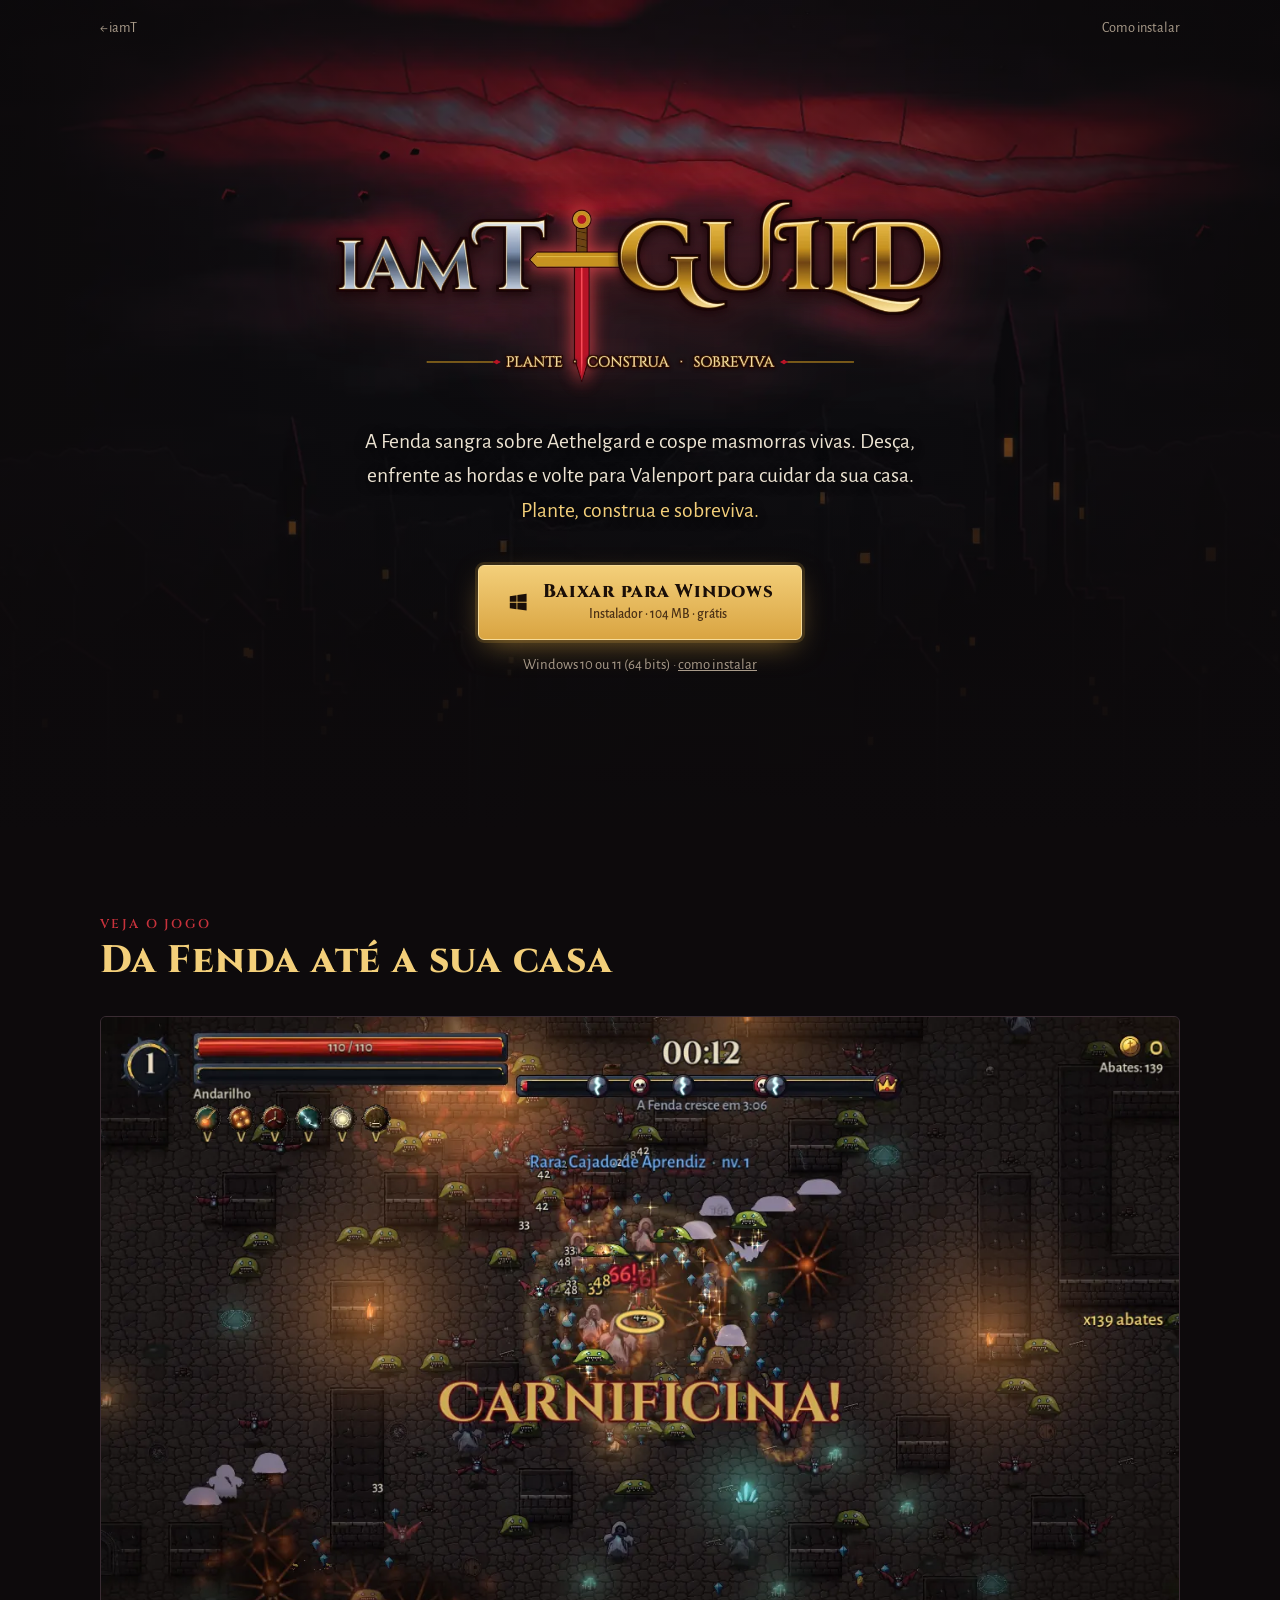
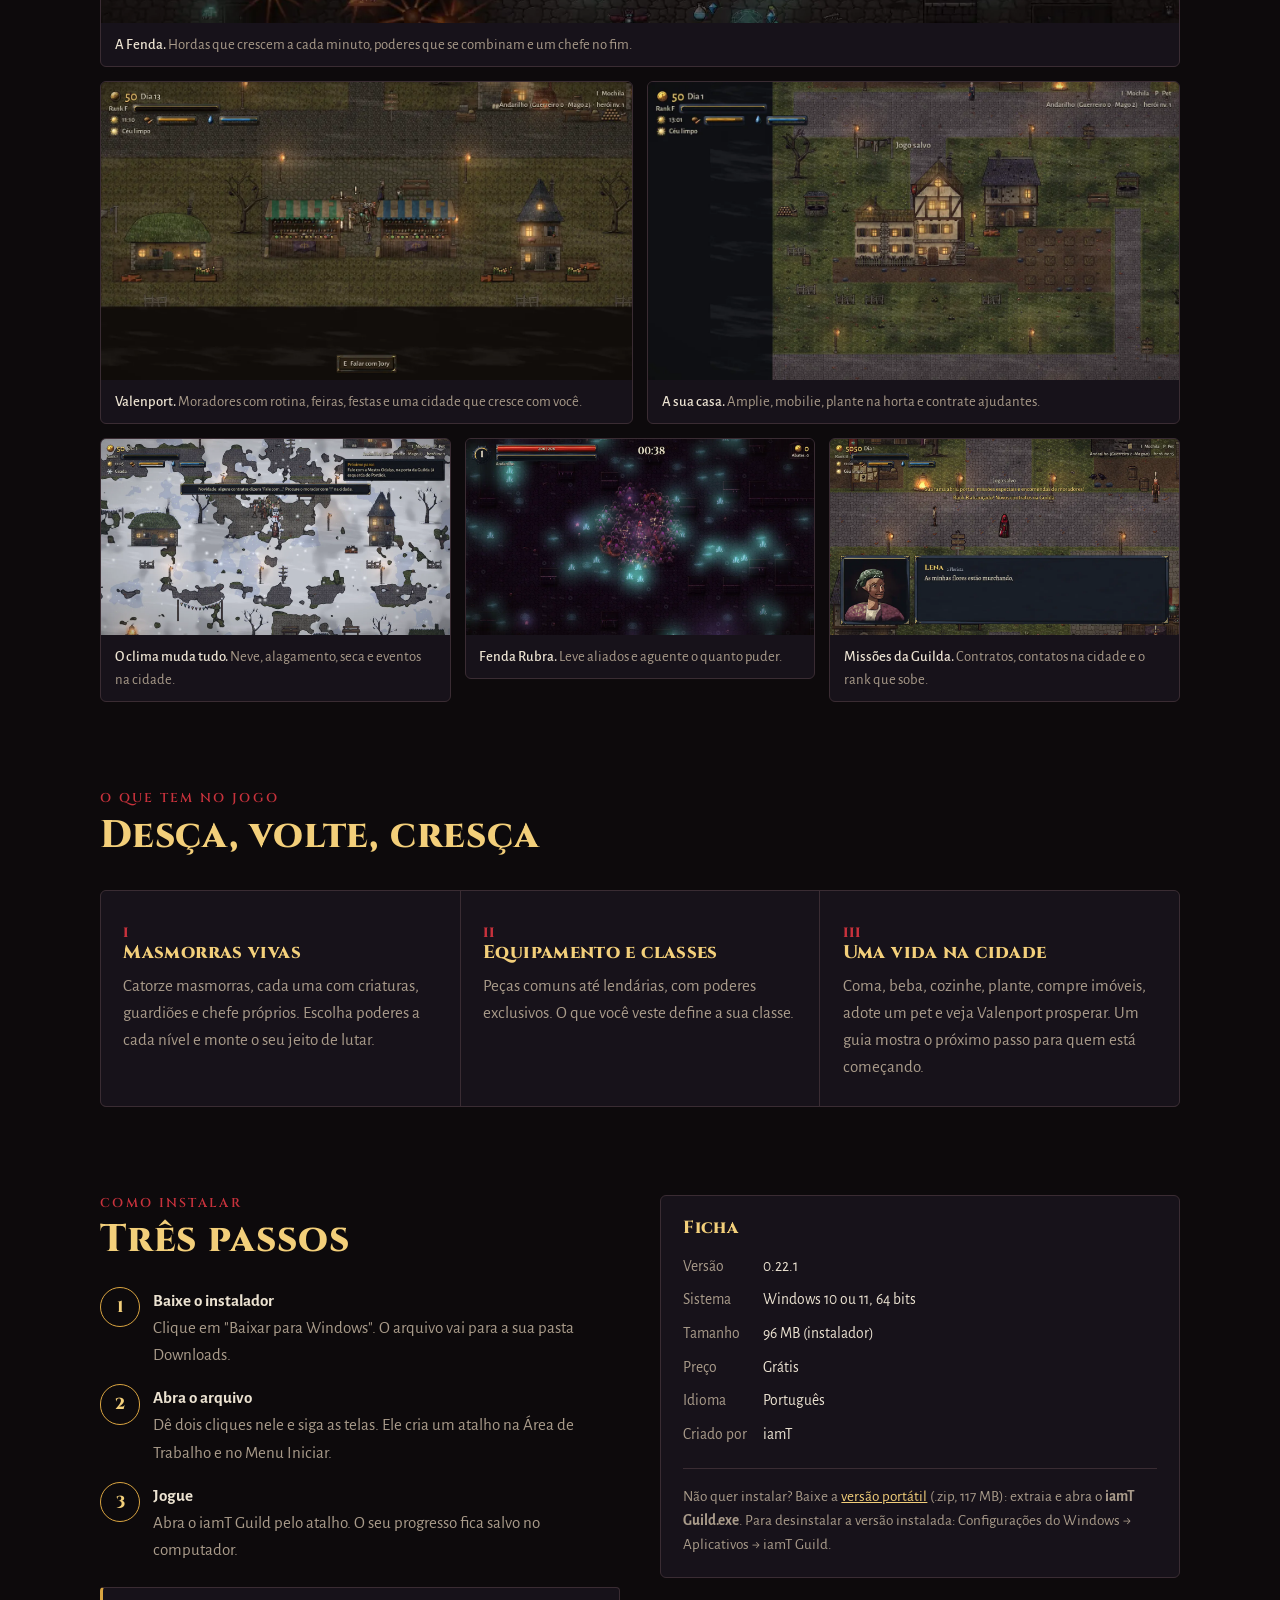
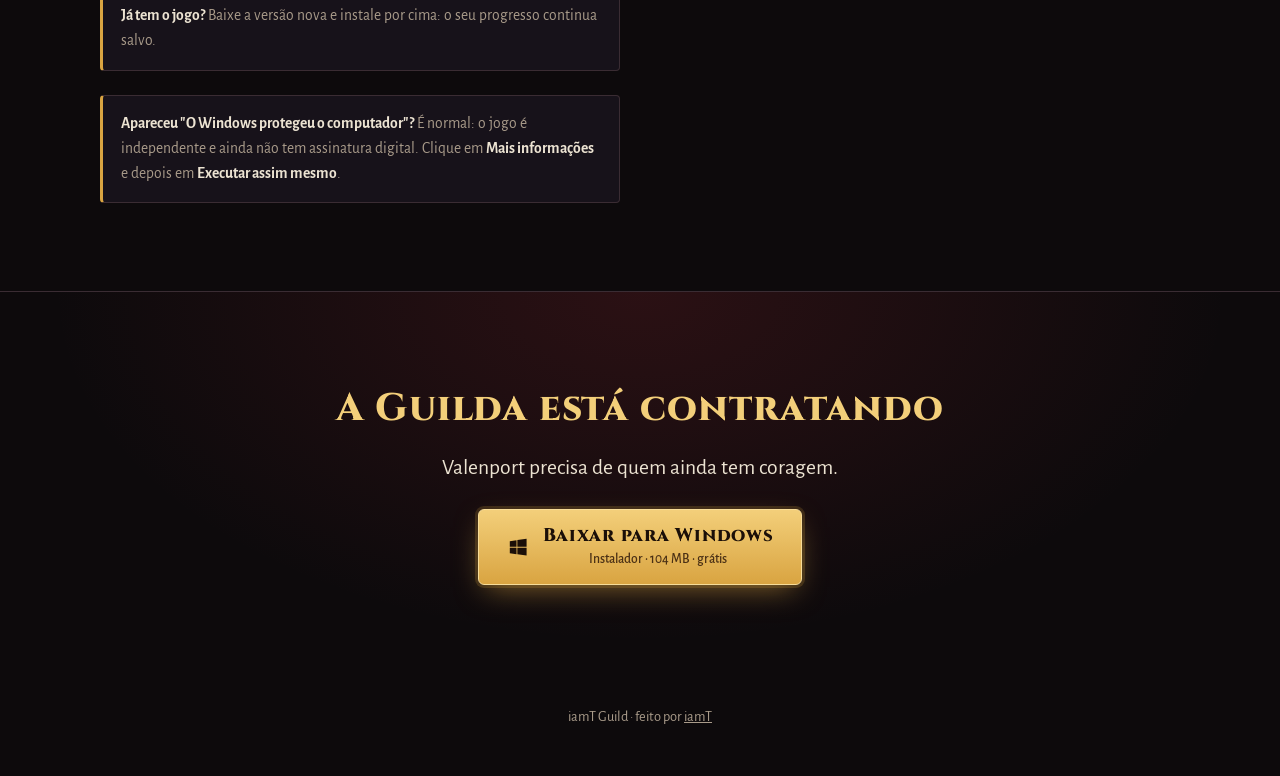
==== iamtguild/index.html @ 0bd0215a "iamT Guild 0.22.1 no site e wiki Co-Authored-By: Claude Opus 5.5 <noreply@anthropic.com> Claude-Sess" ====
<!doctype html>
<html lang="pt-BR">
<head>
<meta charset="utf-8">
<meta name="viewport" content="width=device-width,initial-scale=1,viewport-fit=cover">
<title>iamT Guild · Baixar o jogo</title>
<meta name="description" content="iamT Guild: desça na Fenda, enfrente hordas de criaturas e volte para cuidar da sua casa em Valenport. Baixe grátis para Windows.">
<meta property="og:title" content="iamT Guild — baixe grátis para Windows">
<meta property="og:description" content="Desça na Fenda, enfrente hordas e volte para cuidar da sua casa em Valenport. Plante, construa e sobreviva.">
<meta property="og:image" content="https://www.iamt.com.br/iamtguild/img/compartilhar.jpg">
<meta property="og:type" content="website">
<meta name="twitter:card" content="summary_large_image">
<link rel="icon" href="img/icone.png" type="image/png">
<link rel="apple-touch-icon" href="img/icone.png">
<link rel="preconnect" href="https://fonts.googleapis.com">
<link rel="preconnect" href="https://fonts.gstatic.com" crossorigin>
<link rel="stylesheet" href="https://fonts.googleapis.com/css2?family=Cinzel:wght@600;800&family=Alegreya+Sans:ital,wght@0,400;0,500;0,700;1,400&display=swap">
<style>
/* Página de download do iamT Guild — escura como o jogo: pedra, ouro velho e o vermelho da Fenda. */
:root {
  --noite: #0d0a0c;
  --pedra: #17121a;
  --pedra-2: #211a24;
  --linha: #3a2c33;
  --texto: #ece3d2;
  --apagado: #a99b8a;
  --ouro: #d9a441;
  --ouro-claro: #f3cf7a;
  --fenda: #c8323c;
  --fenda-escura: #7a1520;
  --titulo: "Cinzel", Georgia, serif;
  --corpo: "Alegreya Sans", "Segoe UI", system-ui, sans-serif;
  color-scheme: dark;
}
* { box-sizing: border-box }
html { scroll-behavior: smooth }
body { margin: 0; background: var(--noite); color: var(--texto); font: 400 1.0625rem/1.6 var(--corpo); -webkit-font-smoothing: antialiased }
img { max-width: 100%; display: block }
a { color: var(--ouro-claro) }
:focus-visible { outline: 2px solid var(--ouro-claro); outline-offset: 3px }
h1, h2, h3 { font-family: var(--titulo); font-weight: 800; line-height: 1.15; margin: 0; letter-spacing: .02em }
p { margin: 0 }
.faixa { max-width: 70rem; margin-inline: auto; padding-inline: 20px }

/* Topo */
.topo { position: absolute; inset: 0 0 auto; z-index: 2 }
.topo .faixa { display: flex; justify-content: space-between; align-items: center; padding-block: 1rem; font-size: .9rem }
.topo a { color: var(--apagado); text-decoration: none }
.topo a:hover { color: var(--texto) }

/* Abertura */
.abertura { position: relative; min-height: min(92vh, 52rem); display: grid; place-items: center; text-align: center; overflow: hidden; isolation: isolate; padding: 6rem 0 4rem }
.abertura::before { content: ""; position: absolute; inset: 0; z-index: -2; background: url("img/fundo.webp") center / cover no-repeat; filter: saturate(1.1) }
.abertura::after { content: ""; position: absolute; inset: 0; z-index: -1; background: radial-gradient(ellipse at 50% 40%, rgba(13,10,12,.25), rgba(13,10,12,.85) 70%), linear-gradient(to bottom, transparent 60%, var(--noite)) }
.logo { width: min(40rem, 88vw); height: auto; margin-inline: auto; filter: drop-shadow(0 6px 30px rgba(200,50,60,.35)) }
.chamada { margin-top: 1.25rem; font-size: clamp(1.1rem, 2.4vw, 1.35rem); color: var(--texto); max-width: 36rem; margin-inline: auto; text-shadow: 0 2px 12px #000 }
.chamada em { color: var(--ouro-claro); font-style: normal }
.baixar { margin-top: 2.25rem; display: grid; justify-items: center; gap: .8rem }
.botao { display: inline-flex; align-items: center; gap: .85rem; padding: 1rem 1.75rem; border-radius: 6px; text-decoration: none; font: 800 1.15rem/1.1 var(--titulo); letter-spacing: .04em; color: #1b0f08; background: linear-gradient(to bottom, var(--ouro-claro), var(--ouro)); border: 1px solid #f7dc98; box-shadow: 0 0 0 3px rgba(217,164,65,.18), 0 10px 30px -8px rgba(217,164,65,.6); transition: transform .15s, box-shadow .15s }
.botao:hover { transform: translateY(-2px); box-shadow: 0 0 0 4px rgba(217,164,65,.3), 0 14px 36px -8px rgba(217,164,65,.75) }
.botao svg { width: 1.4rem; height: 1.4rem; flex: none }
.botao small { display: block; font: 500 .85rem var(--corpo); letter-spacing: 0; margin-top: .25rem; color: #4a3015 }
.detalhes { font-size: .92rem; color: var(--apagado) }
.detalhes a { color: var(--apagado) }

/* Seções */
section { padding-block: clamp(3rem, 8vw, 5.5rem) }
.rotulo { font: 600 .8rem var(--titulo); letter-spacing: .18em; text-transform: uppercase; color: var(--fenda) }
.secao-titulo { font-size: clamp(1.7rem, 4vw, 2.4rem); margin-top: .4rem; color: var(--ouro-claro) }

/* Galeria */
.galeria { margin-top: 2rem; display: grid; gap: 14px; grid-template-columns: repeat(6, 1fr) }
.galeria figure { margin: 0; border: 1px solid var(--linha); border-radius: 6px; overflow: hidden; background: var(--pedra); grid-column: span 3 }
.galeria figure.grande { grid-column: span 6 }
.galeria figure.terco { grid-column: span 2 }
.galeria img { width: 100%; height: auto; aspect-ratio: 16 / 9; object-fit: cover }
.galeria { align-items: start }
.galeria figcaption { padding: .6rem .85rem; font-size: .92rem; color: var(--apagado) }
.galeria figcaption b { color: var(--texto); font-weight: 500 }

/* O que tem no jogo */
.pilares { margin-top: 2rem; display: grid; gap: 1px; background: var(--linha); border: 1px solid var(--linha); border-radius: 6px; overflow: hidden; grid-template-columns: repeat(3, 1fr) }
.pilar { background: var(--pedra); padding: 1.5rem 1.4rem 1.6rem }
.pilar h3 { font-size: 1.15rem; color: var(--ouro-claro) }
.pilar p { margin-top: .55rem; color: var(--apagado) }
.pilar .num { font: 800 .85rem var(--titulo); color: var(--fenda); letter-spacing: .1em }

/* Como instalar */
.instalar { display: grid; gap: 2.5rem; grid-template-columns: 1fr 1fr; align-items: start }
.passos { list-style: none; margin: 1.5rem 0 0; padding: 0; counter-reset: p; display: grid; gap: 1rem }
.passos li { counter-increment: p; display: grid; grid-template-columns: 2.4rem 1fr; gap: .9rem; align-items: start }
.passos li::before { content: counter(p); display: grid; place-items: center; width: 2.4rem; height: 2.4rem; border-radius: 50%; border: 1.5px solid var(--ouro); color: var(--ouro-claro); font: 800 1rem var(--titulo) }
.passos b { color: var(--texto) }
.passos p { color: var(--apagado) }
.aviso { margin-top: 1.5rem; border: 1px solid var(--linha); border-left: 3px solid var(--ouro); background: var(--pedra); padding: 1rem 1.15rem; border-radius: 4px; color: var(--apagado); font-size: .97rem }
.aviso b { color: var(--texto) }
.ficha { border: 1px solid var(--linha); border-radius: 6px; background: var(--pedra); padding: 1.4rem 1.4rem 1.2rem }
.ficha h3 { font-size: 1.1rem; color: var(--ouro-claro) }
.ficha dl { margin: 1rem 0 0; display: grid; grid-template-columns: auto 1fr; gap: .55rem 1rem; font-size: .97rem }
.ficha dt { color: var(--apagado) }
.ficha dd { margin: 0 }
.ficha .outra { margin-top: 1.25rem; padding-top: 1rem; border-top: 1px solid var(--linha); font-size: .95rem; color: var(--apagado) }

/* Final */
.final { text-align: center; border-top: 1px solid var(--linha); background: radial-gradient(ellipse at 50% 0%, rgba(200,50,60,.16), transparent 65%) }
.final .baixar { margin-top: 1.5rem }
footer { padding: 2rem 0 3rem; text-align: center; color: var(--apagado); font-size: .9rem }
footer a { color: var(--apagado) }

@media (max-width: 760px) {
  .galeria { grid-template-columns: 1fr }
  .galeria figure, .galeria figure.grande, .galeria figure.terco { grid-column: auto }
  .pilares { grid-template-columns: 1fr }
  .instalar { grid-template-columns: 1fr }
  .botao { padding: .9rem 1.25rem; font-size: 1.02rem }
}
@media (prefers-reduced-motion: reduce) { html { scroll-behavior: auto } .botao { transition: none } }
</style>
</head>
<body>

<header class="topo">
  <div class="faixa">
    <a href="/">← iamT</a>
    <a href="#instalar">Como instalar</a>
  </div>
</header>

<main>
  <div class="abertura">
    <div class="faixa">
      <h1><img class="logo" src="img/logo.webp" width="1100" height="380" alt="iamT Guild"></h1>
      <p class="chamada">A Fenda sangra sobre Aethelgard e cospe masmorras vivas. Desça, enfrente as hordas e volte para Valenport para cuidar da sua casa. <em>Plante, construa e sobreviva.</em></p>
      <div class="baixar">
        <a class="botao" data-baixar="instalador" href="#">
          <svg viewBox="0 0 24 24" fill="currentColor" aria-hidden="true"><path d="M3 5.5 10.2 4.5v7H3zm0 13 7.2 1v-6.9H3zm8.1 1.1L21 21v-8.4h-9.9zm0-15.2v7.1H21V3z"/></svg>
          <span>Baixar para Windows<small data-info="instalador">Instalador · grátis</small></span>
        </a>
        <p class="detalhes">Windows 10 ou 11 (64 bits) · <a href="#instalar">como instalar</a></p>
      </div>
    </div>
  </div>

  <section>
    <div class="faixa">
      <p class="rotulo">Veja o jogo</p>
      <h2 class="secao-titulo">Da Fenda até a sua casa</h2>
      <div class="galeria">
        <figure class="grande"><img src="img/combate.webp" width="1280" height="720" alt="O herói no meio de uma horda de criaturas, com poderes explodindo em volta" loading="lazy"><figcaption><b>A Fenda.</b> Hordas que crescem a cada minuto, poderes que se combinam e um chefe no fim.</figcaption></figure>
        <figure><img src="img/feira.webp" width="1280" height="720" alt="Dia de feira na praça de Valenport, com barracas e moradores" loading="lazy"><figcaption><b>Valenport.</b> Moradores com rotina, feiras, festas e uma cidade que cresce com você.</figcaption></figure>
        <figure><img src="img/casa.webp" width="1280" height="720" alt="A casa do herói ampliada, com horta e quintal" loading="lazy"><figcaption><b>A sua casa.</b> Amplie, mobilie, plante na horta e contrate ajudantes.</figcaption></figure>
        <figure class="terco"><img src="img/neve.webp" width="1280" height="720" alt="A rua coberta de neve com um boneco de neve na praça" loading="lazy"><figcaption><b>O clima muda tudo.</b> Neve, alagamento, seca e eventos na cidade.</figcaption></figure>
        <figure class="terco"><img src="img/fenda_rubra.webp" width="1280" height="720" alt="O herói e dois aliados cercados na Fenda Rubra" loading="lazy"><figcaption><b>Fenda Rubra.</b> Leve aliados e aguente o quanto puder.</figcaption></figure>
        <figure class="terco"><img src="img/missoes.webp" width="1280" height="720" alt="O Quadro de missões da Guilda com uma missão de contato" loading="lazy"><figcaption><b>Missões da Guilda.</b> Contratos, contatos na cidade e o rank que sobe.</figcaption></figure>
      </div>
    </div>
  </section>

  <section style="padding-top:0">
    <div class="faixa">
      <p class="rotulo">O que tem no jogo</p>
      <h2 class="secao-titulo">Desça, volte, cresça</h2>
      <div class="pilares">
        <div class="pilar"><p class="num">I</p><h3>Masmorras vivas</h3><p>Catorze masmorras, cada uma com criaturas, guardiões e chefe próprios. Escolha poderes a cada nível e monte o seu jeito de lutar.</p></div>
        <div class="pilar"><p class="num">II</p><h3>Equipamento e classes</h3><p>Peças comuns até lendárias, com poderes exclusivos. O que você veste define a sua classe.</p></div>
        <div class="pilar"><p class="num">III</p><h3>Uma vida na cidade</h3><p>Coma, beba, cozinhe, plante, compre imóveis, adote um pet e veja Valenport prosperar. Um guia mostra o próximo passo para quem está começando.</p></div>
      </div>
    </div>
  </section>

  <section id="instalar" style="padding-top:0">
    <div class="faixa instalar">
      <div>
        <p class="rotulo">Como instalar</p>
        <h2 class="secao-titulo">Três passos</h2>
        <ol class="passos">
          <li><div><b>Baixe o instalador</b><p>Clique em "Baixar para Windows". O arquivo vai para a sua pasta Downloads.</p></div></li>
          <li><div><b>Abra o arquivo</b><p>Dê dois cliques nele e siga as telas. Ele cria um atalho na Área de Trabalho e no Menu Iniciar.</p></div></li>
          <li><div><b>Jogue</b><p>Abra o iamT Guild pelo atalho. O seu progresso fica salvo no computador.</p></div></li>
        </ol>
        <div class="aviso">
          <b>Já tem o jogo?</b> Baixe a versão nova e instale por cima: o seu progresso continua salvo.
        </div>
        <div class="aviso">
          <b>Apareceu "O Windows protegeu o computador"?</b> É normal: o jogo é independente e ainda não tem assinatura digital. Clique em <b>Mais informações</b> e depois em <b>Executar assim mesmo</b>.
        </div>
      </div>
      <aside class="ficha" aria-label="Ficha do jogo">
        <h3>Ficha</h3>
        <dl>
          <dt>Versão</dt><dd data-info="versao">0.12.2</dd>
          <dt>Sistema</dt><dd>Windows 10 ou 11, 64 bits</dd>
          <dt>Tamanho</dt><dd data-info="tamanho">96 MB (instalador)</dd>
          <dt>Preço</dt><dd>Grátis</dd>
          <dt>Idioma</dt><dd>Português</dd>
          <dt>Criado por</dt><dd>iamT</dd>
        </dl>
        <p class="outra">Não quer instalar? Baixe a <a data-baixar="portatil" href="#">versão portátil</a> (<span data-info="portatil">.zip, 117 MB</span>): extraia e abra o <b>iamT Guild.exe</b>. Para desinstalar a versão instalada: Configurações do Windows → Aplicativos → iamT Guild.</p>
      </aside>
    </div>
  </section>

  <section class="final">
    <div class="faixa">
      <h2 class="secao-titulo">A Guilda está contratando</h2>
      <p class="chamada" style="text-shadow:none">Valenport precisa de quem ainda tem coragem.</p>
      <div class="baixar">
        <a class="botao" data-baixar="instalador" href="#">
          <svg viewBox="0 0 24 24" fill="currentColor" aria-hidden="true"><path d="M3 5.5 10.2 4.5v7H3zm0 13 7.2 1v-6.9H3zm8.1 1.1L21 21v-8.4h-9.9zm0-15.2v7.1H21V3z"/></svg>
          <span>Baixar para Windows<small data-info="instalador">Instalador · grátis</small></span>
        </a>
      </div>
    </div>
  </section>
</main>

<footer>
  <div class="faixa">iamT Guild · feito por <a href="/">iamT</a></div>
</footer>

<script>
/* ===== ONDE TROCAR OS LINKS A CADA VERSÃO NOVA =====
   Os arquivos ficam nos "Releases" do GitHub (aceita arquivos grandes).
   Ao lançar uma versão nova: mude VERSAO e, se precisar, os tamanhos. */
var VERSAO = "0.22.1";
var BASE = "https://github.com/iamtgames/iamtgames.github.io/releases/download/iamtguild-" + VERSAO + "/";
var DOWNLOADS = {
  instalador: { arquivo: "iamT-Guild-Instalador-" + VERSAO + ".exe", texto: "Instalador · 104 MB · grátis" },
  portatil:   { arquivo: "iamT-Guild-Portatil-" + VERSAO + ".zip",   texto: ".zip, 117 MB" }
};
document.querySelectorAll("[data-baixar]").forEach(function (a) {
  var d = DOWNLOADS[a.getAttribute("data-baixar")];
  if (d) a.href = BASE + d.arquivo;
});
document.querySelectorAll("[data-info]").forEach(function (el) {
  var k = el.getAttribute("data-info");
  if (k === "versao") el.textContent = VERSAO;
  else if (DOWNLOADS[k]) el.textContent = DOWNLOADS[k].texto;
});
</script>
</body>
</html>
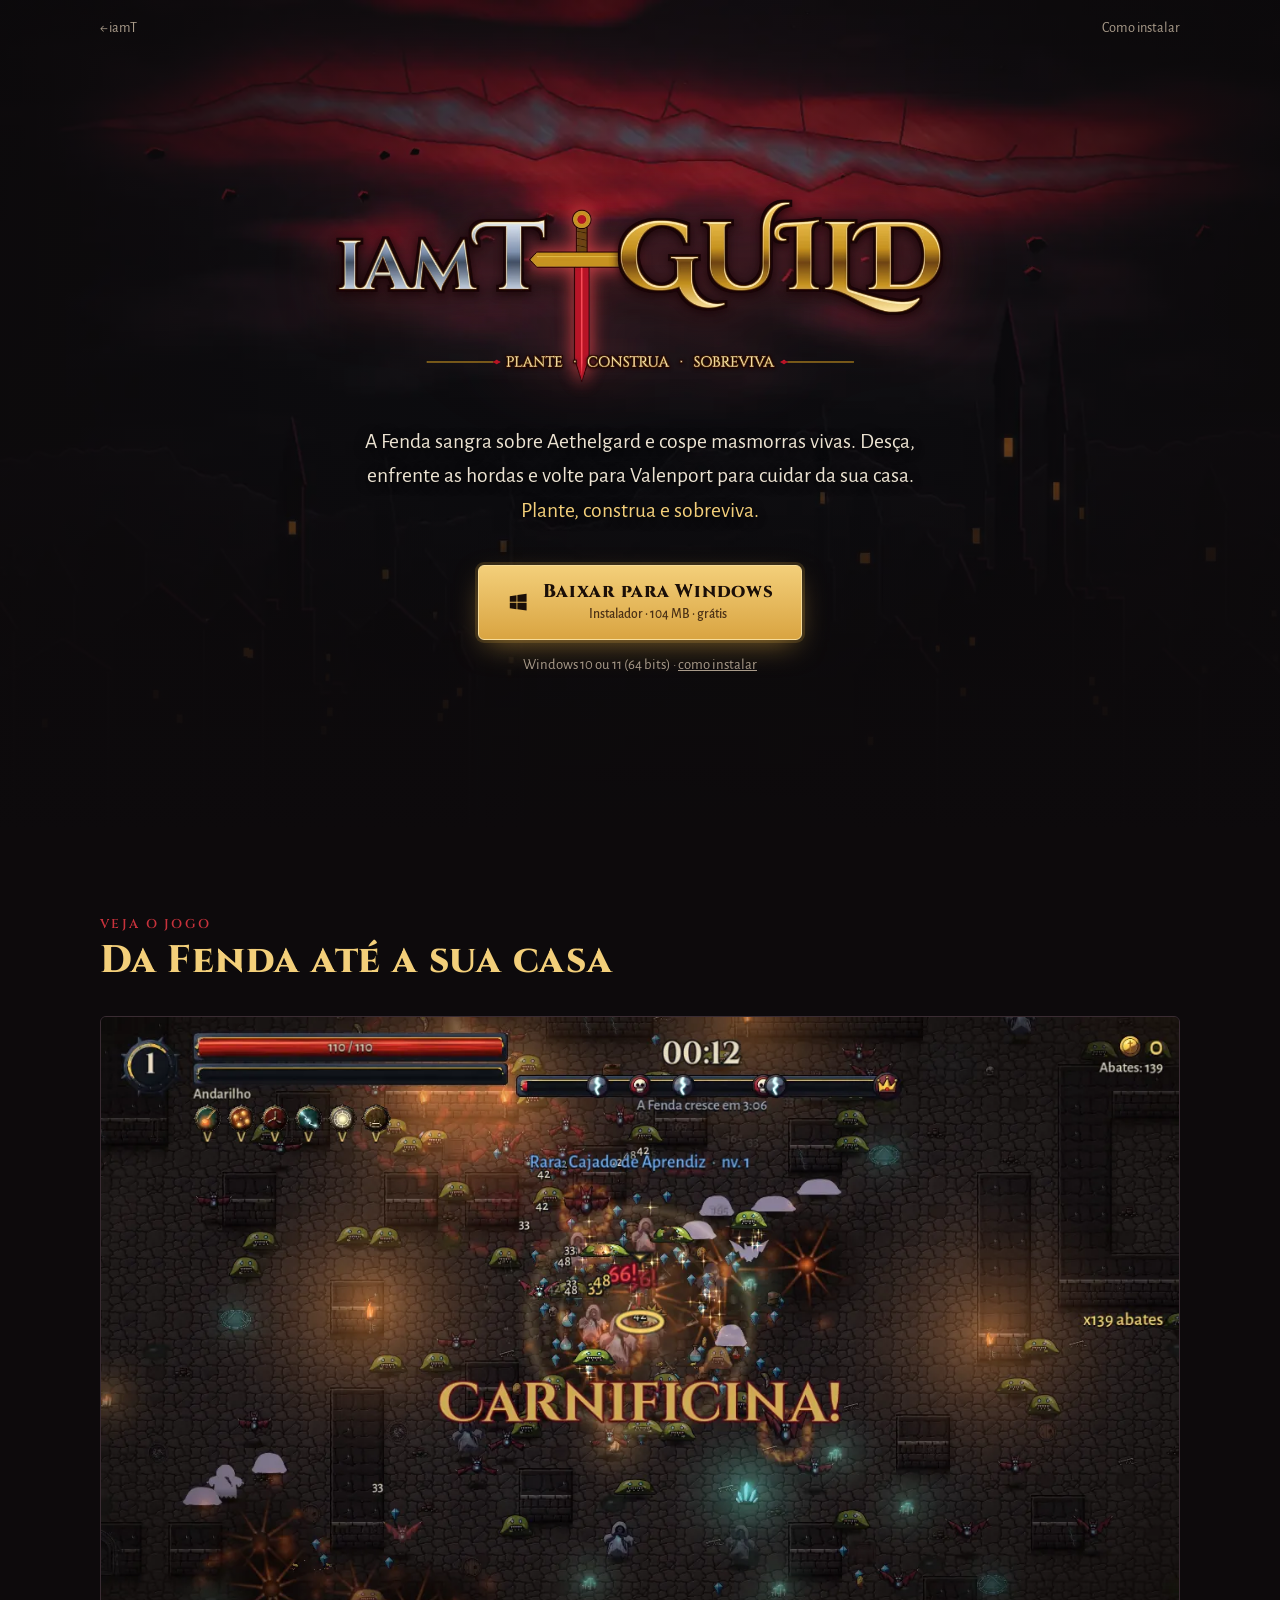
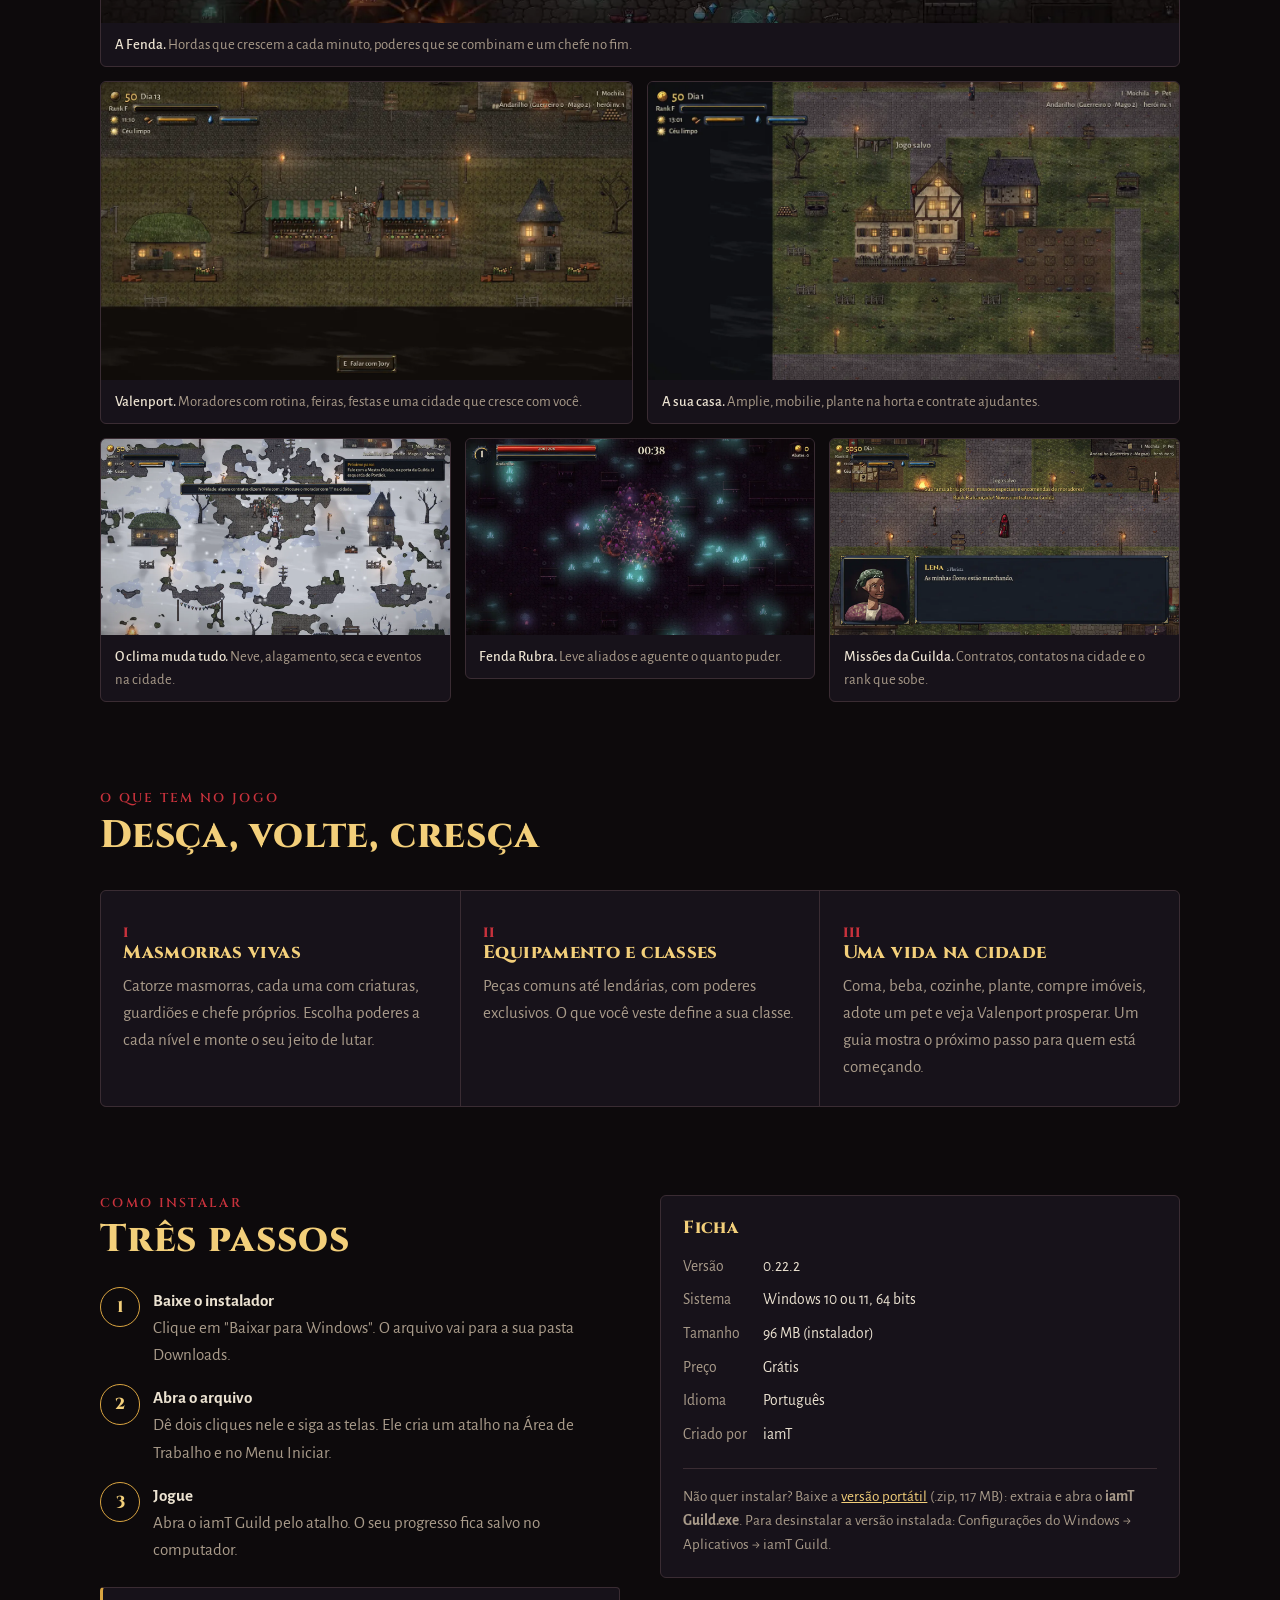
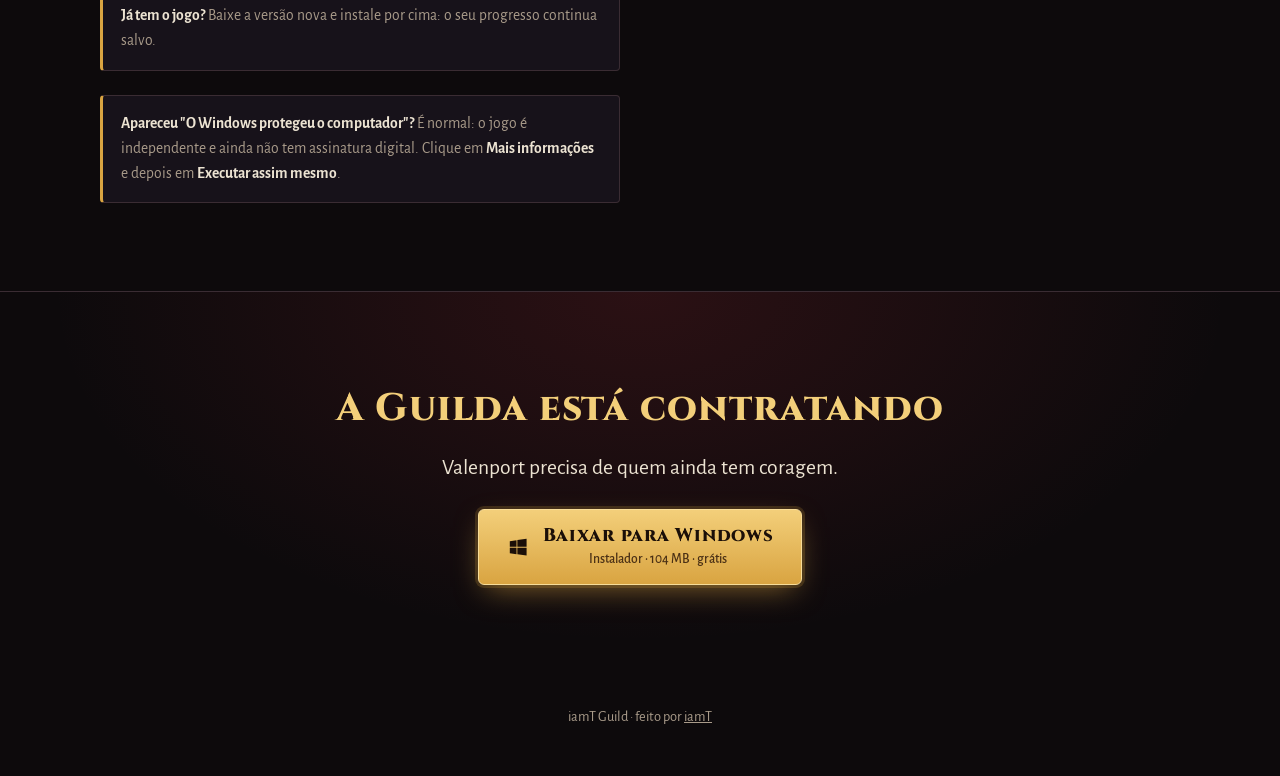
==== commit ae895b00: "iamT Guild 0.22.2 no site e wiki Co-Authored-By: Claude Opus 5.5 <noreply@anthropic.com> Claude-Sess" ====
--- a/iamtguild/index.html
+++ b/iamtguild/index.html
@@ -222,7 +222,7 @@
 /* ===== ONDE TROCAR OS LINKS A CADA VERSÃO NOVA =====
    Os arquivos ficam nos "Releases" do GitHub (aceita arquivos grandes).
    Ao lançar uma versão nova: mude VERSAO e, se precisar, os tamanhos. */
-var VERSAO = "0.22.1";
+var VERSAO = "0.22.2";
 var BASE = "https://github.com/iamtgames/iamtgames.github.io/releases/download/iamtguild-" + VERSAO + "/";
 var DOWNLOADS = {
   instalador: { arquivo: "iamT-Guild-Instalador-" + VERSAO + ".exe", texto: "Instalador · 104 MB · grátis" },
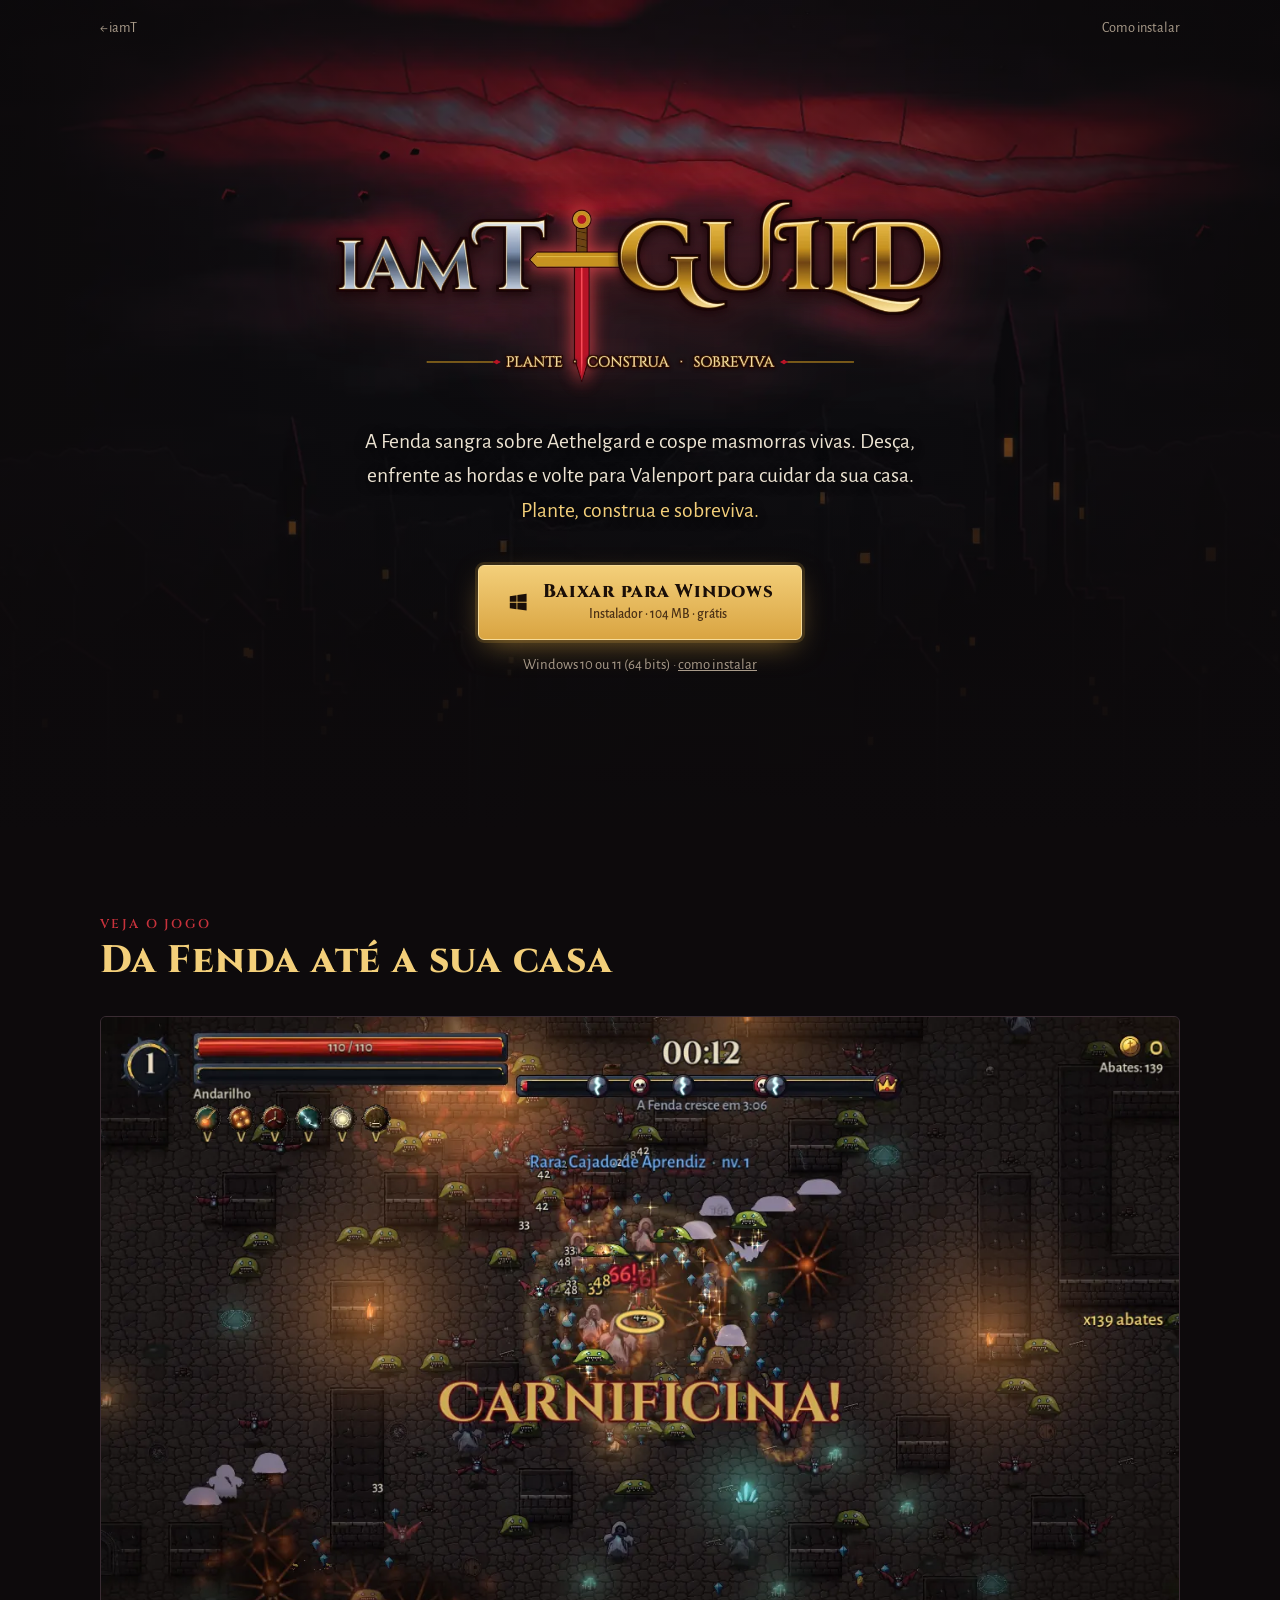
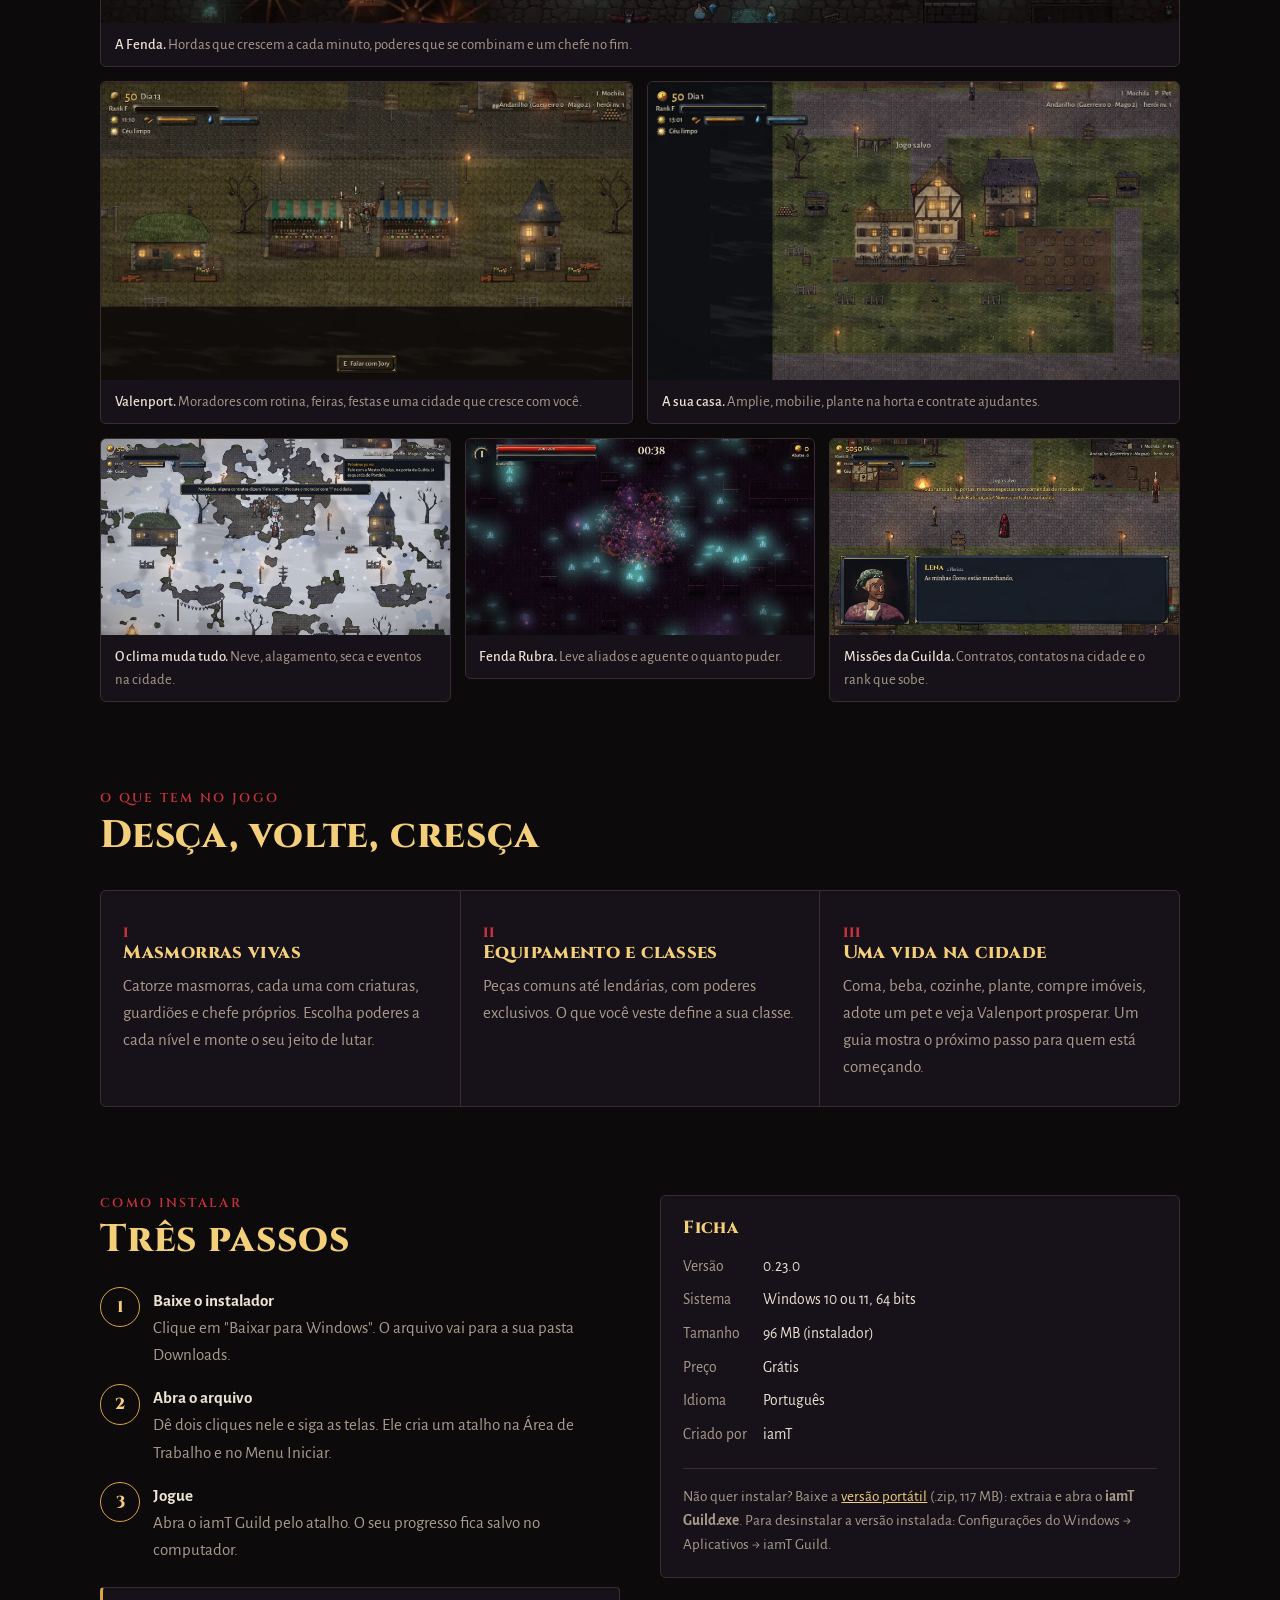
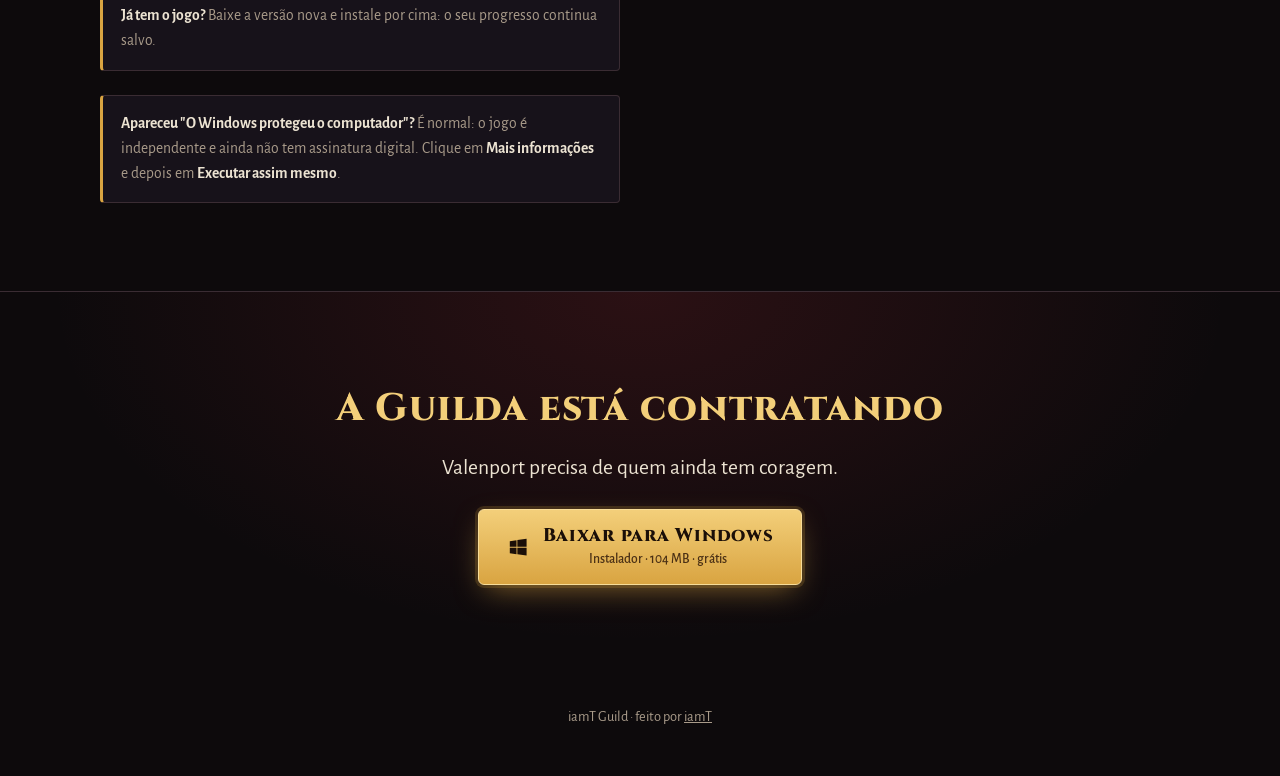
==== commit b7c1f68d: "iamT Guild 0.23.0: Monumento da Fenda (versão e wiki) Co-Authored-By: Claude Opus 5.5 <noreply@anthr" ====
--- a/iamtguild/index.html
+++ b/iamtguild/index.html
@@ -222,7 +222,7 @@
 /* ===== ONDE TROCAR OS LINKS A CADA VERSÃO NOVA =====
    Os arquivos ficam nos "Releases" do GitHub (aceita arquivos grandes).
    Ao lançar uma versão nova: mude VERSAO e, se precisar, os tamanhos. */
-var VERSAO = "0.22.2";
+var VERSAO = "0.23.0";
 var BASE = "https://github.com/iamtgames/iamtgames.github.io/releases/download/iamtguild-" + VERSAO + "/";
 var DOWNLOADS = {
   instalador: { arquivo: "iamT-Guild-Instalador-" + VERSAO + ".exe", texto: "Instalador · 104 MB · grátis" },
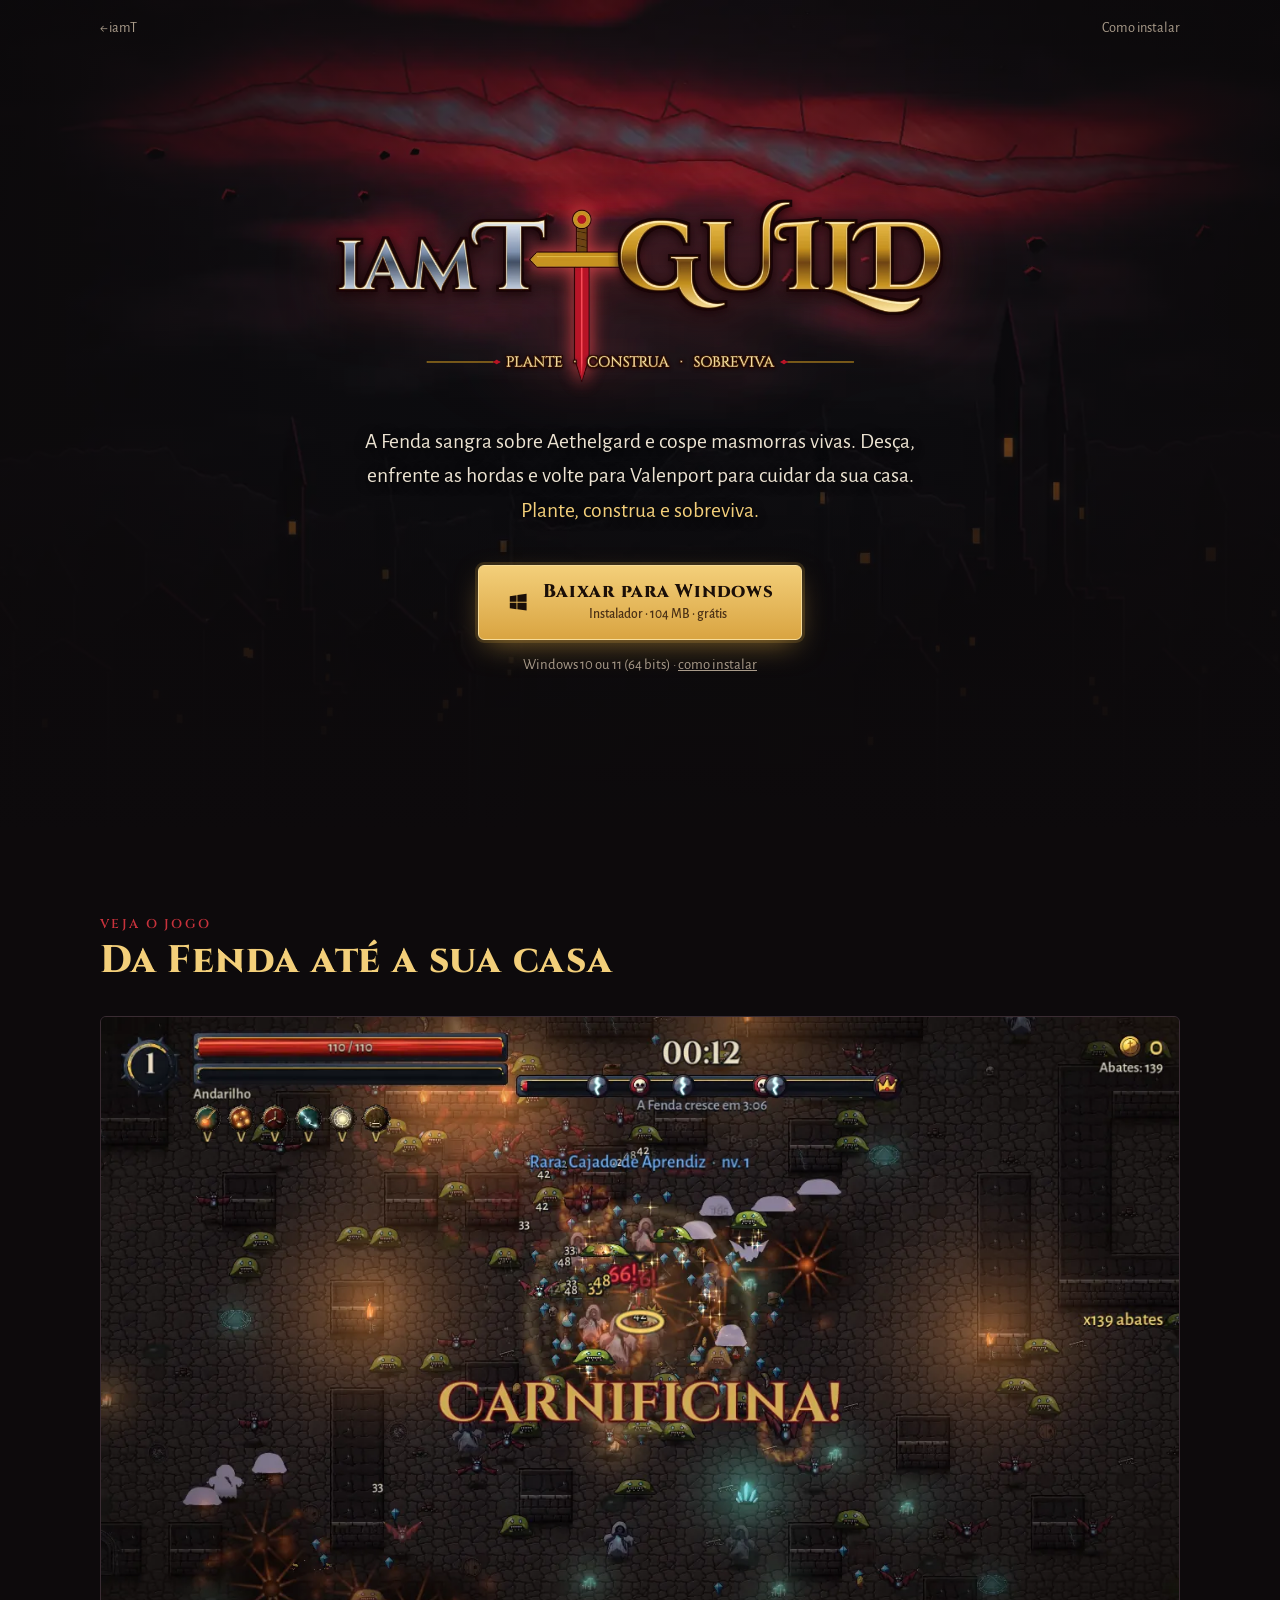
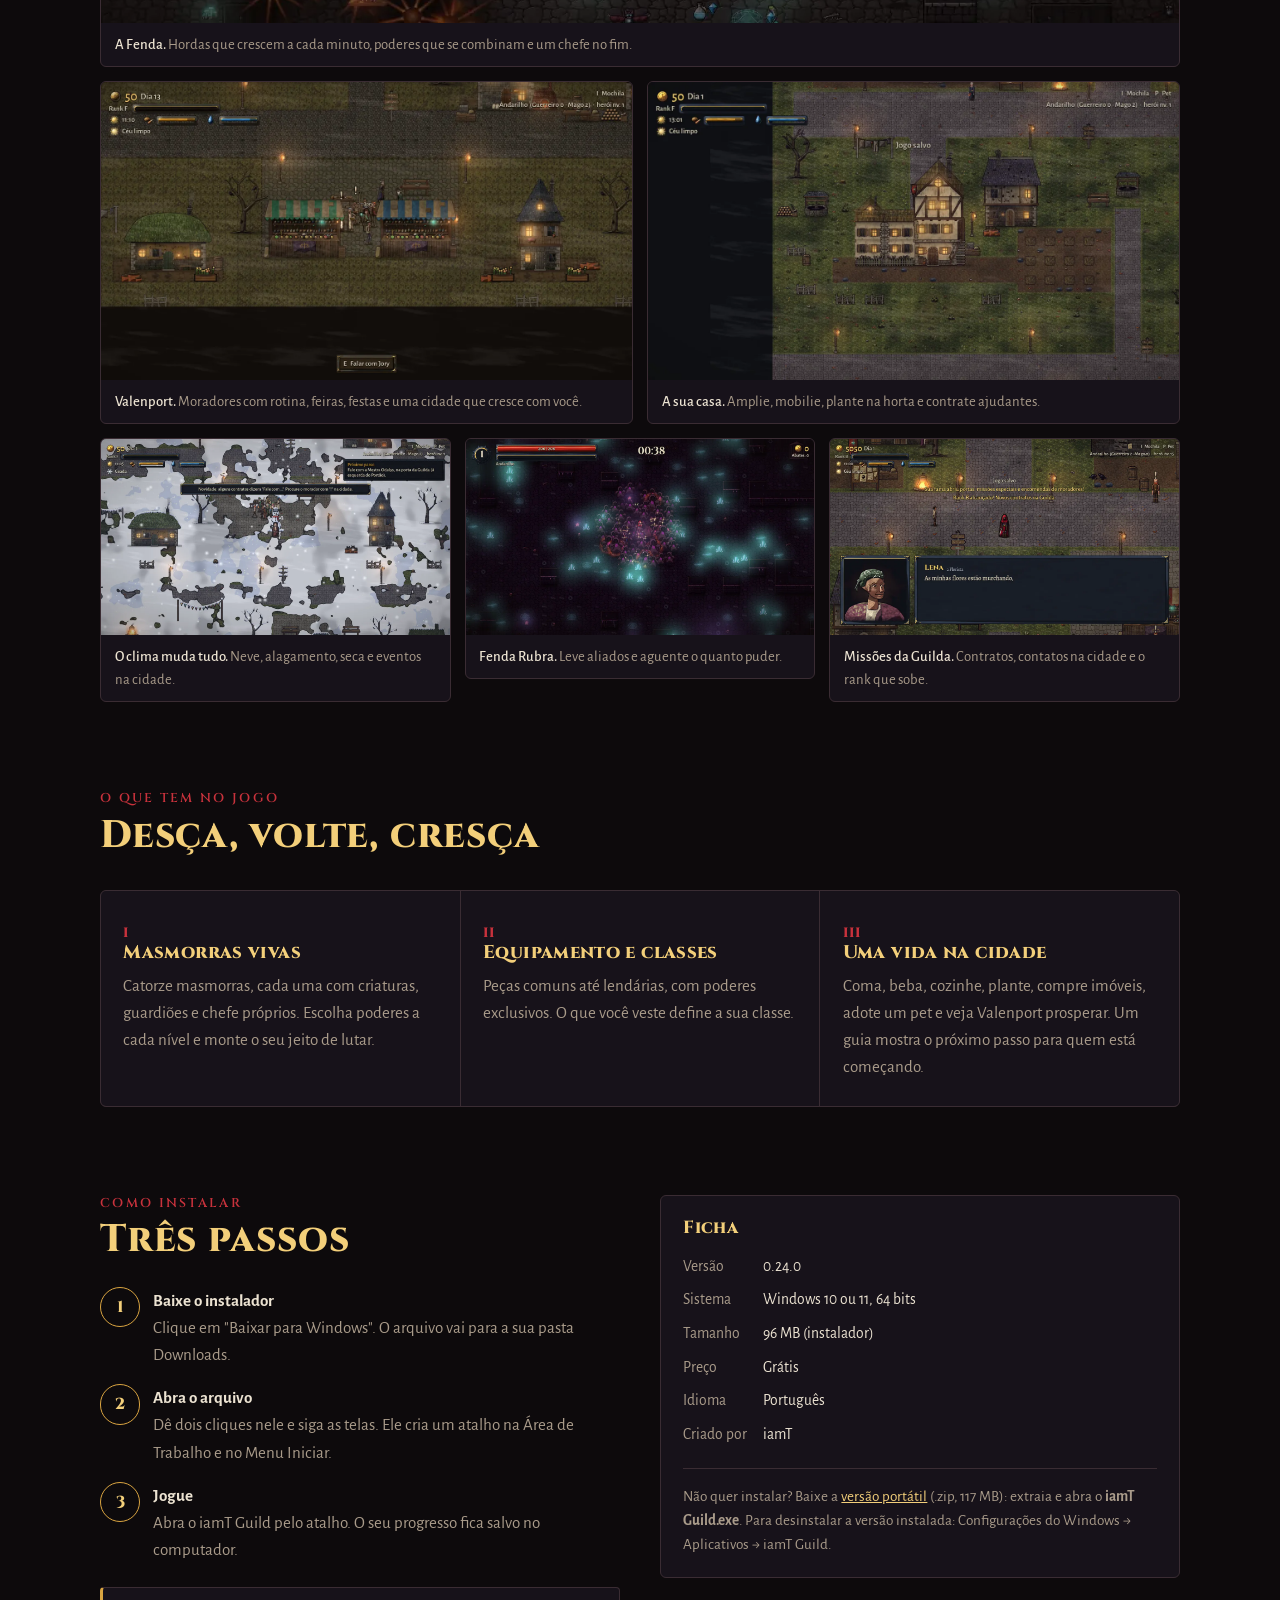
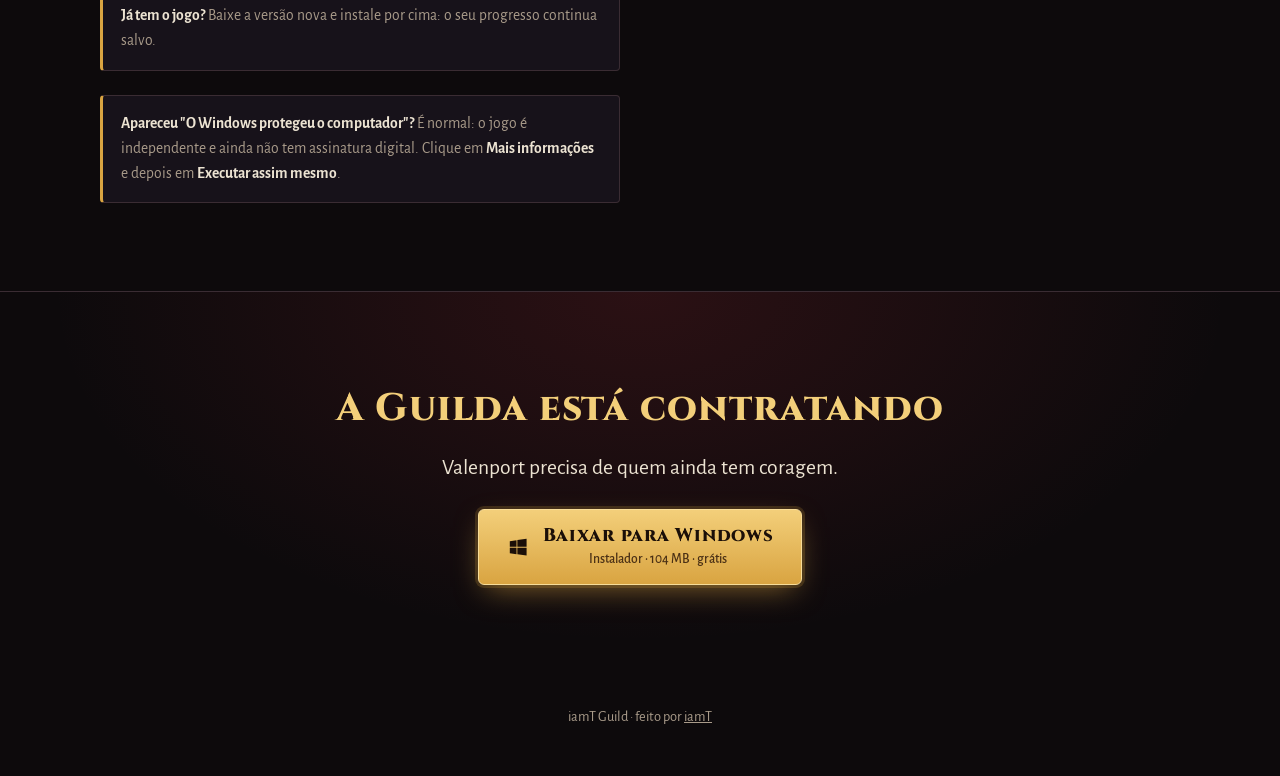
==== commit d9f908e4: "iamT Guild 0.24.0: chat e pet na caminha (versão e wiki) Co-Authored-By: Claude Opus 5.5 <noreply@an" ====
--- a/iamtguild/index.html
+++ b/iamtguild/index.html
@@ -222,7 +222,7 @@
 /* ===== ONDE TROCAR OS LINKS A CADA VERSÃO NOVA =====
    Os arquivos ficam nos "Releases" do GitHub (aceita arquivos grandes).
    Ao lançar uma versão nova: mude VERSAO e, se precisar, os tamanhos. */
-var VERSAO = "0.23.0";
+var VERSAO = "0.24.0";
 var BASE = "https://github.com/iamtgames/iamtgames.github.io/releases/download/iamtguild-" + VERSAO + "/";
 var DOWNLOADS = {
   instalador: { arquivo: "iamT-Guild-Instalador-" + VERSAO + ".exe", texto: "Instalador · 104 MB · grátis" },
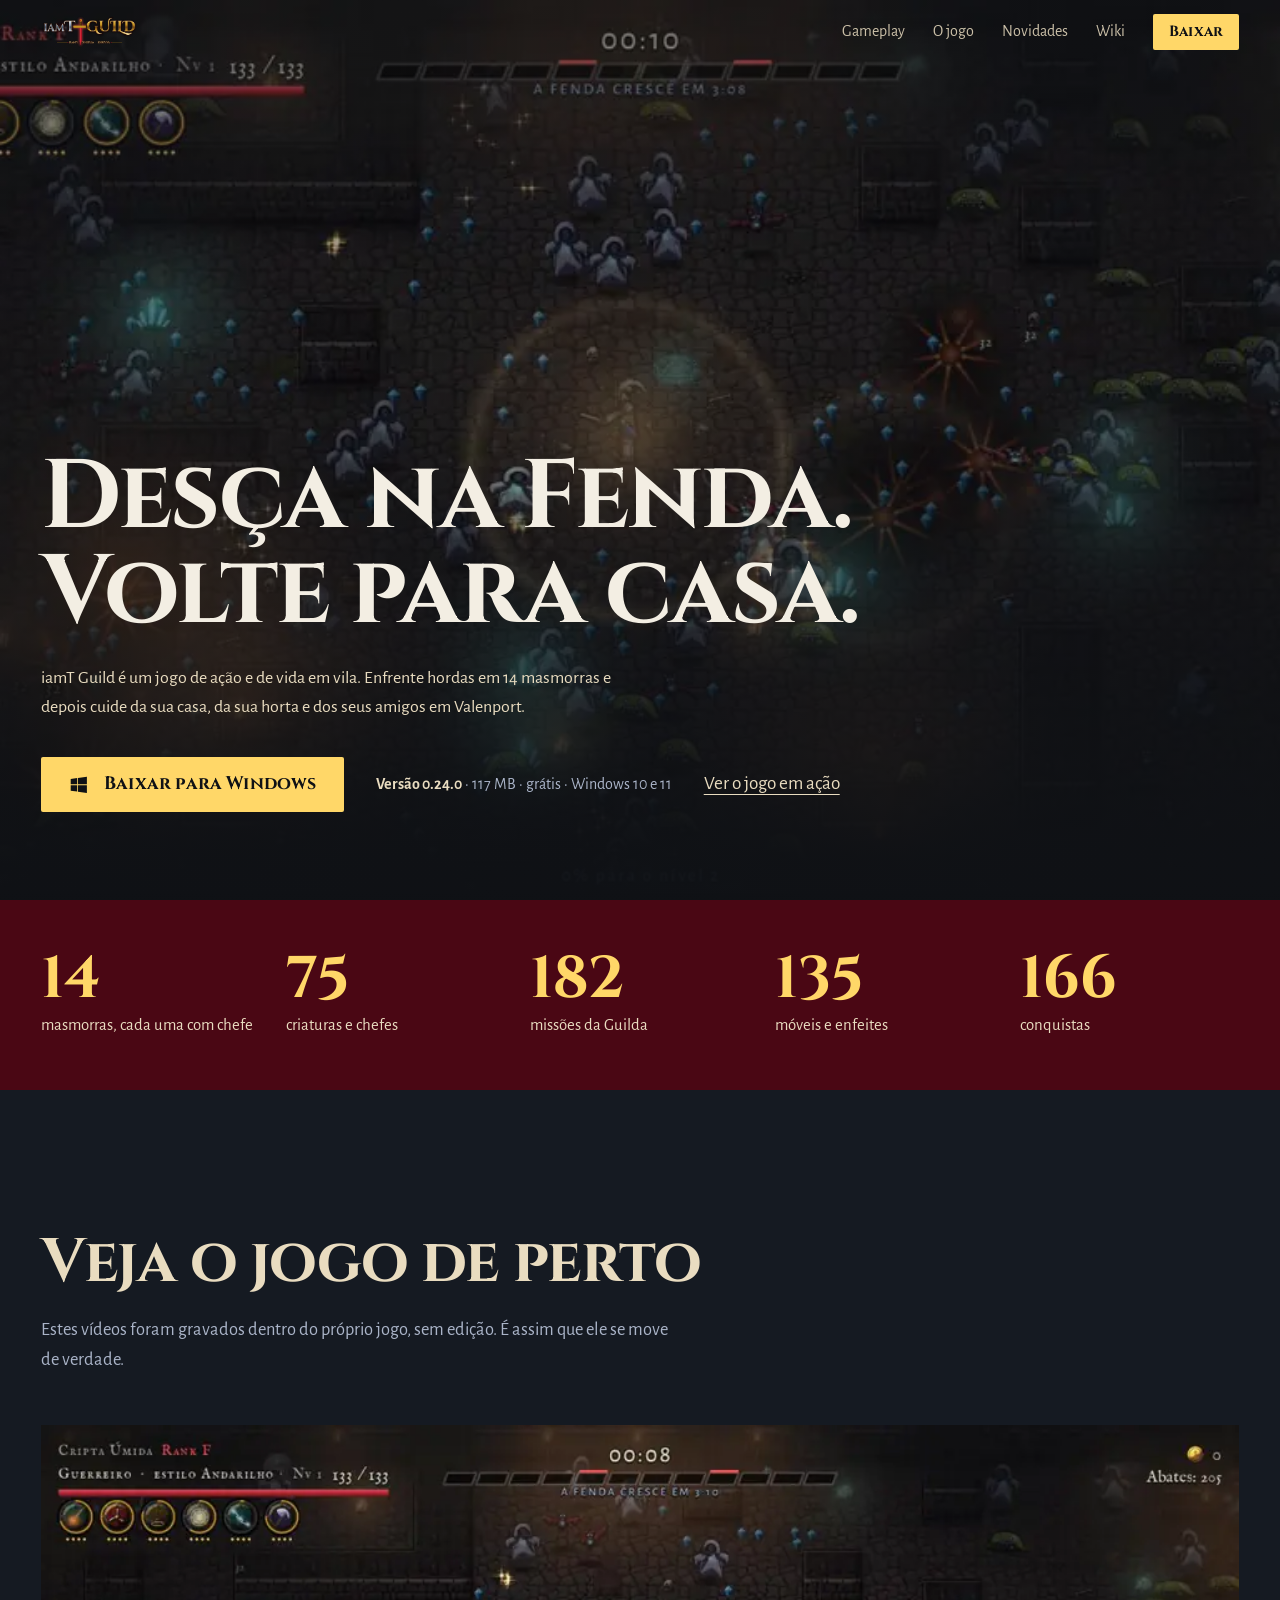
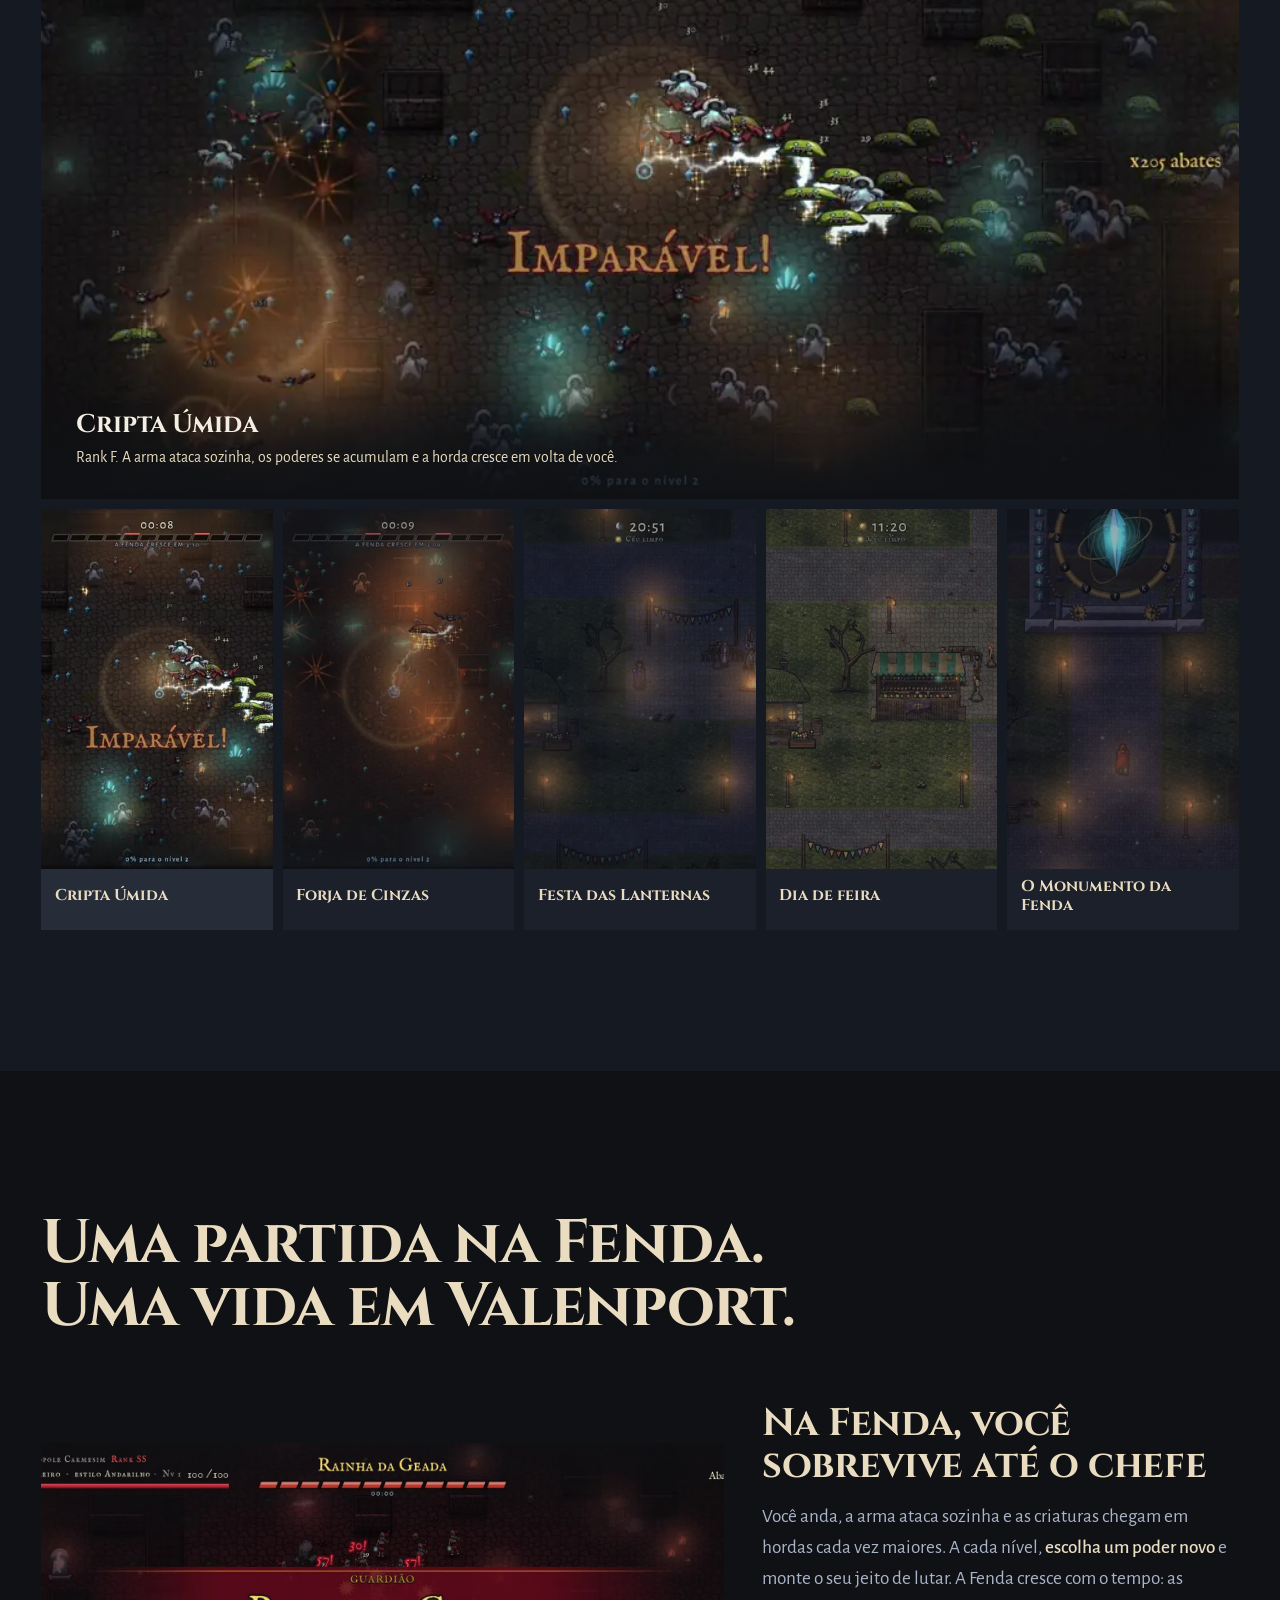
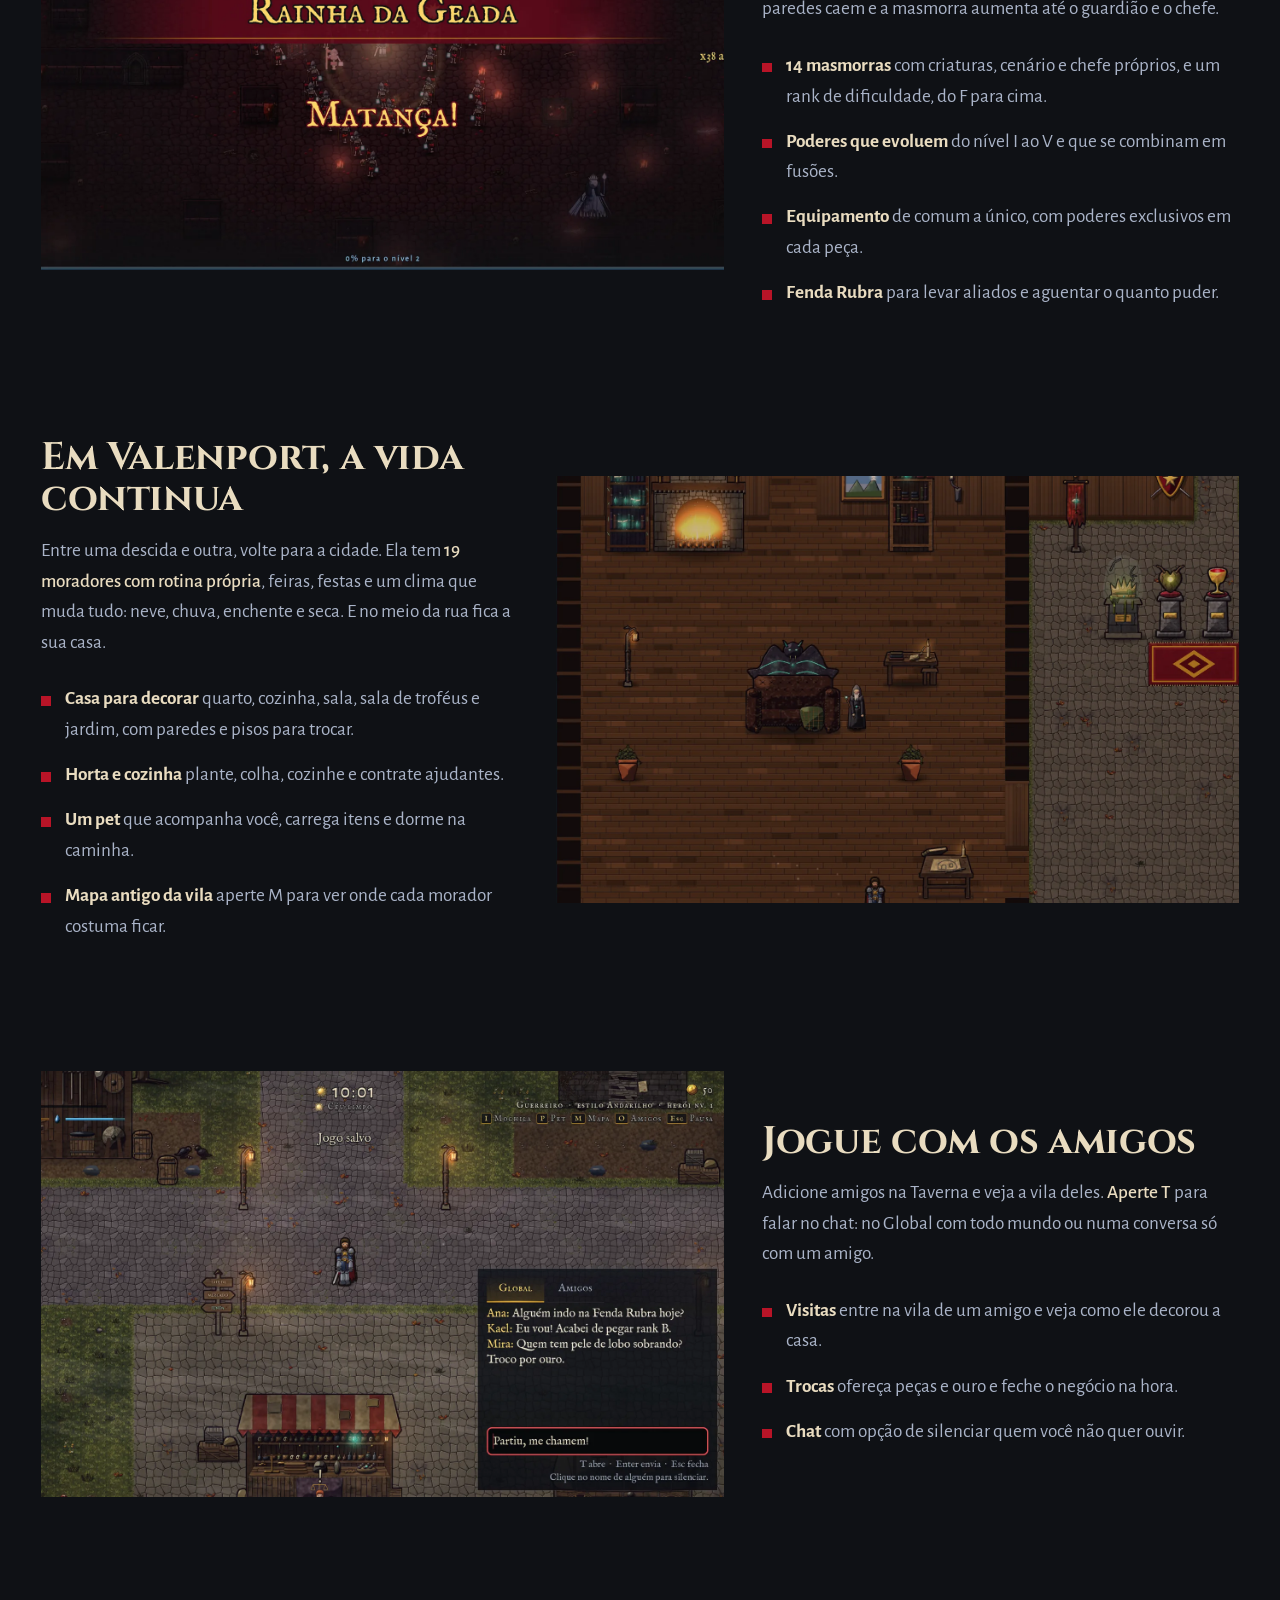
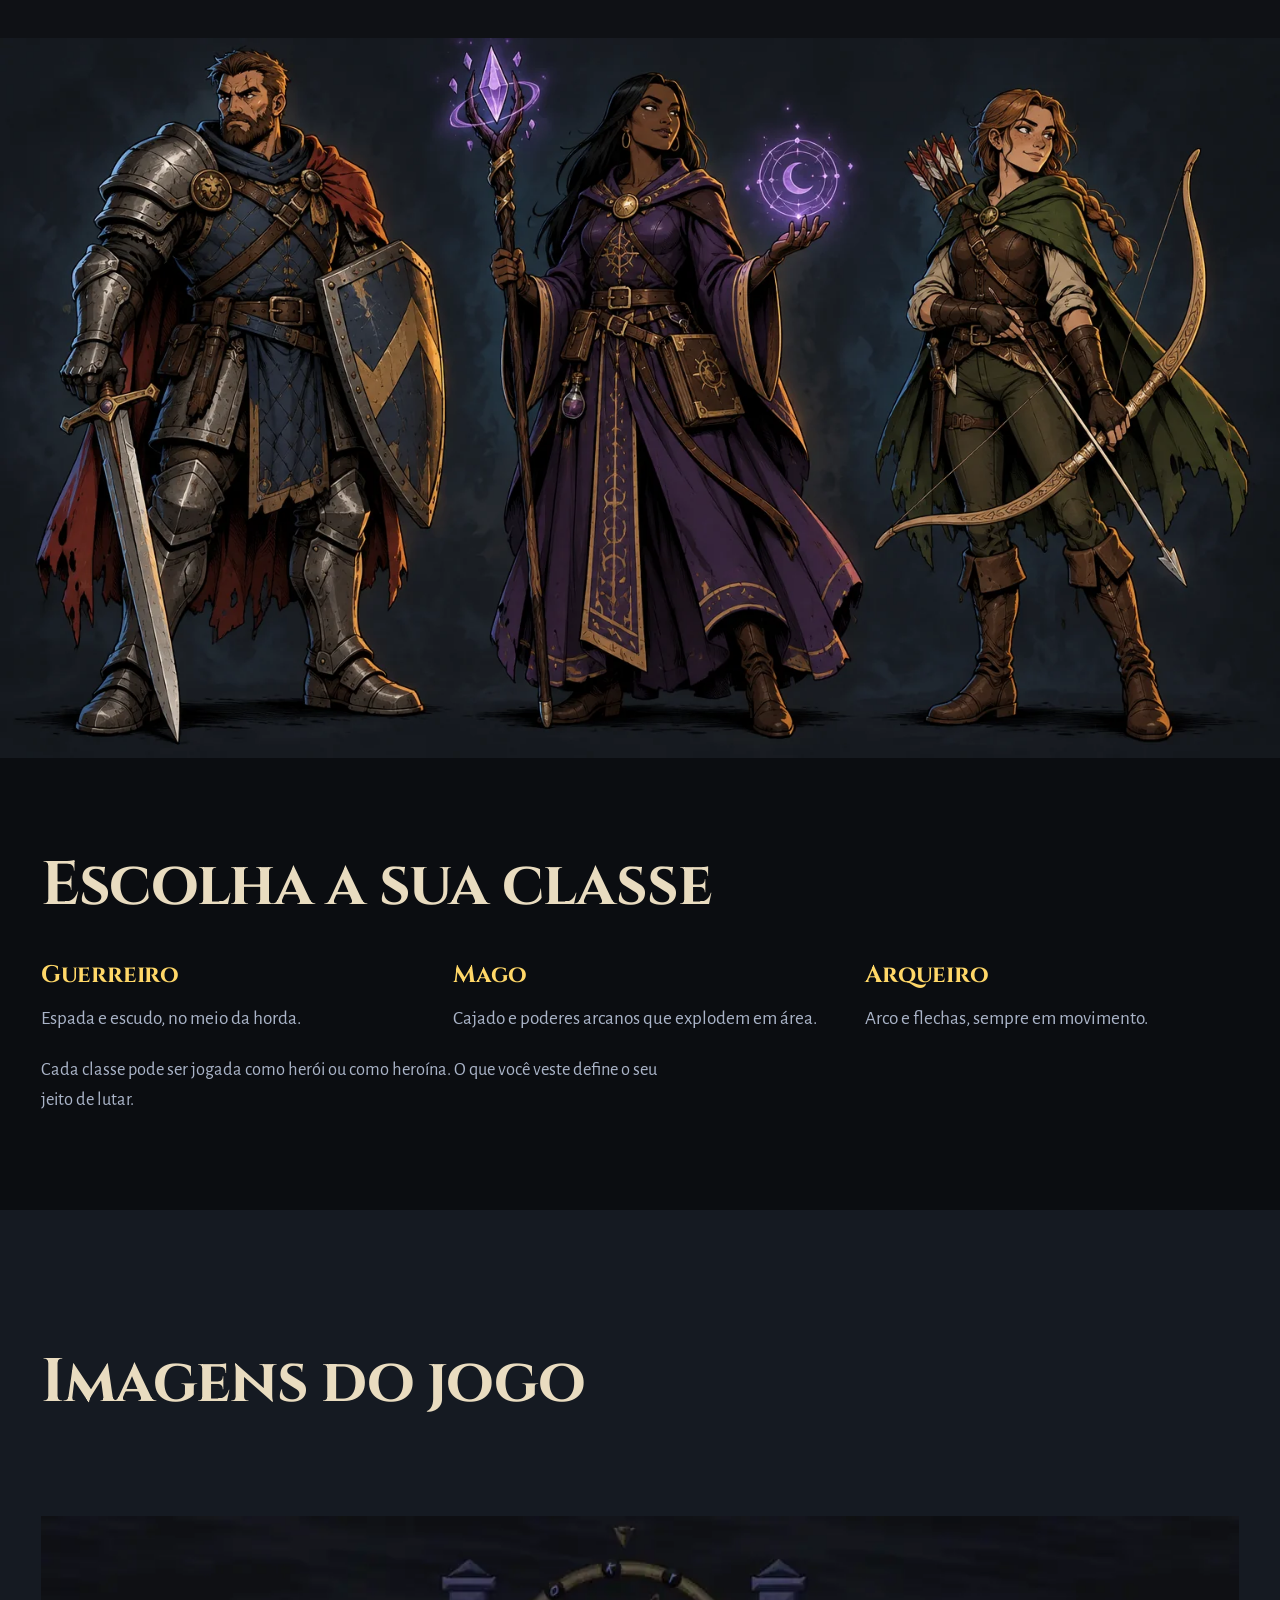
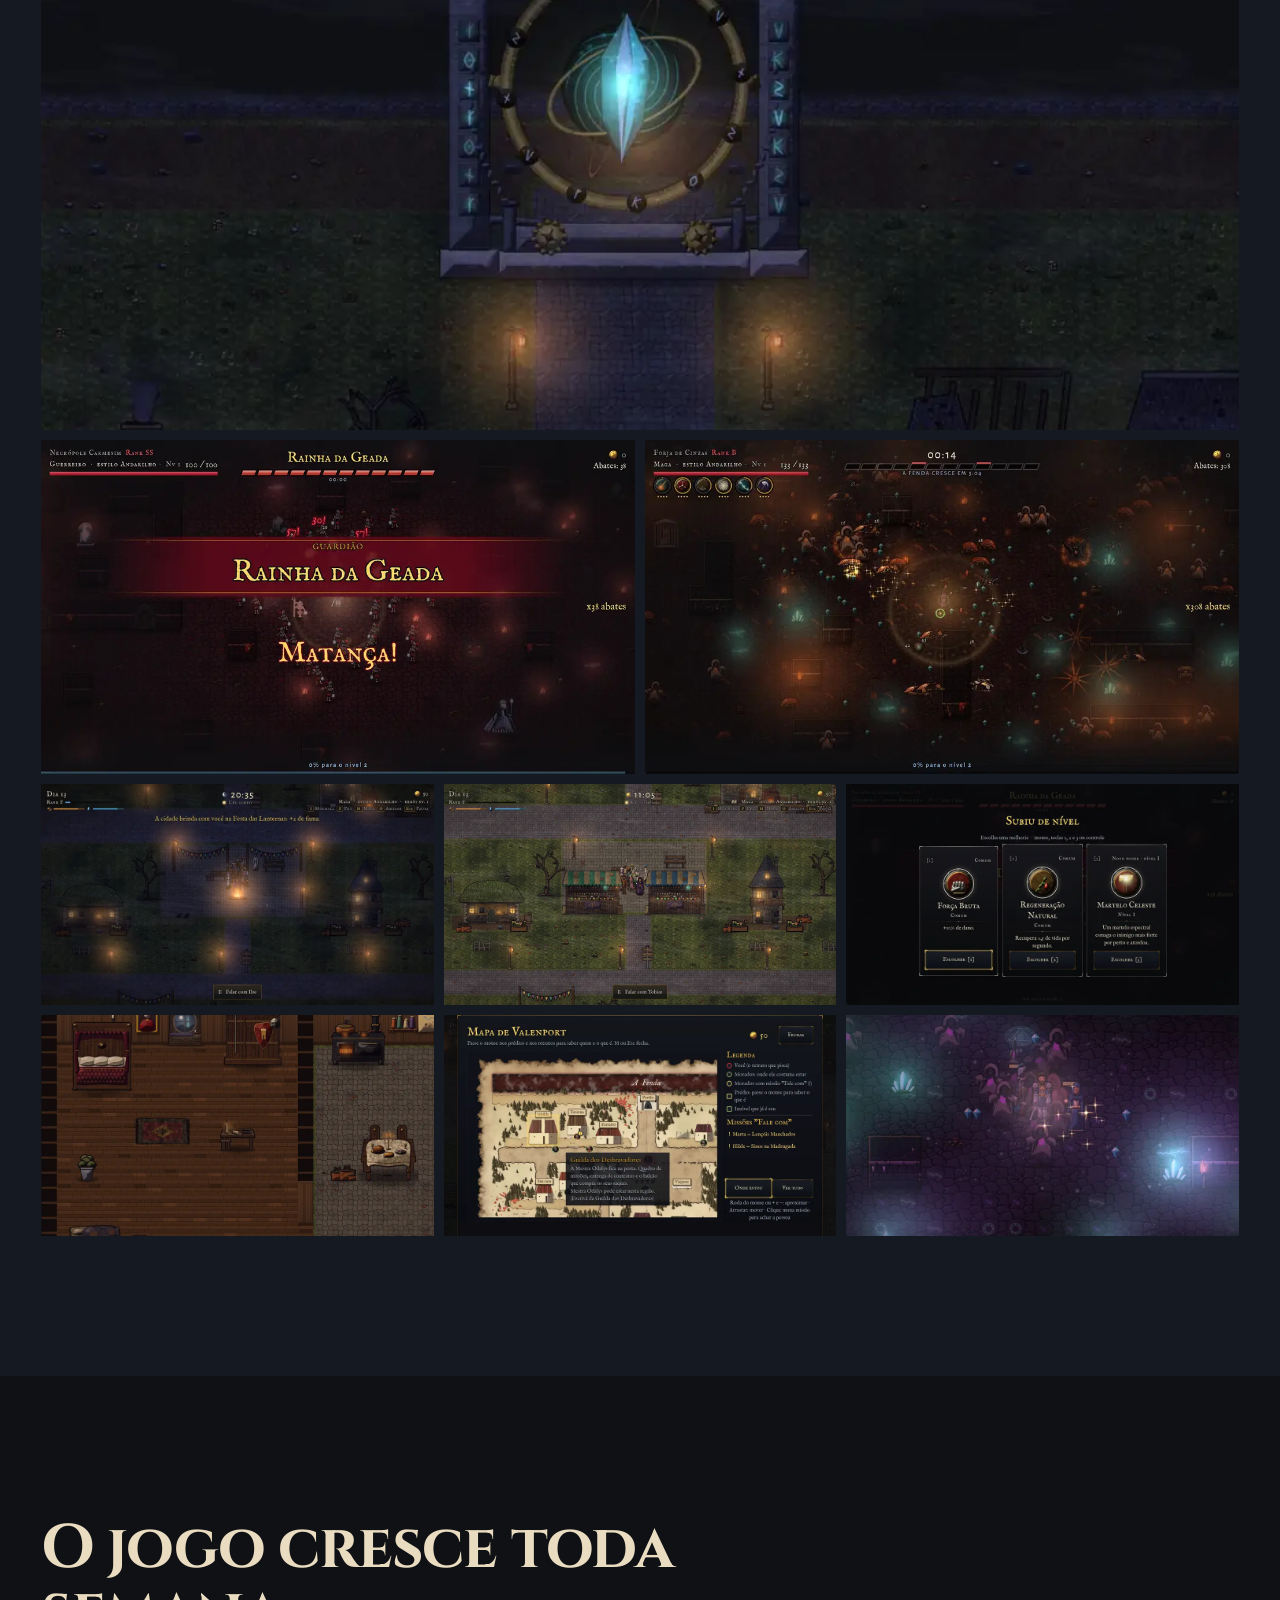
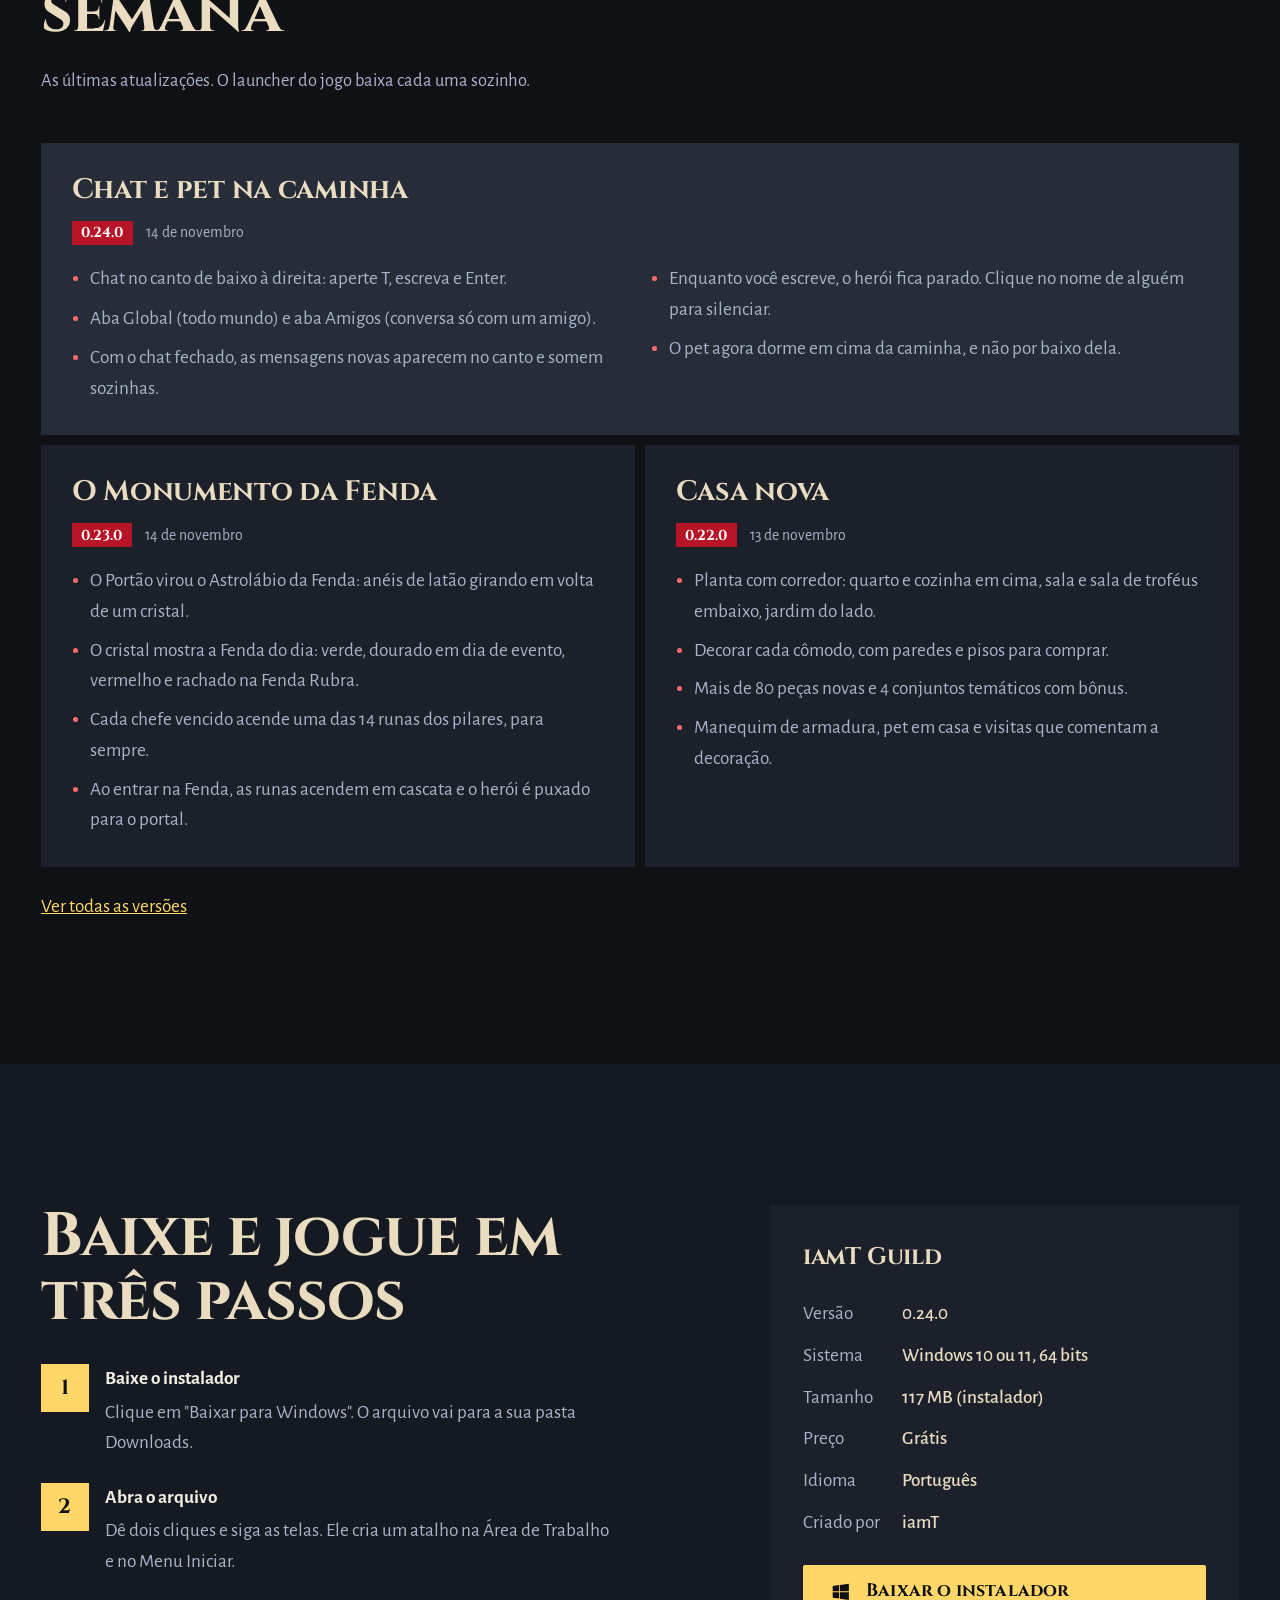
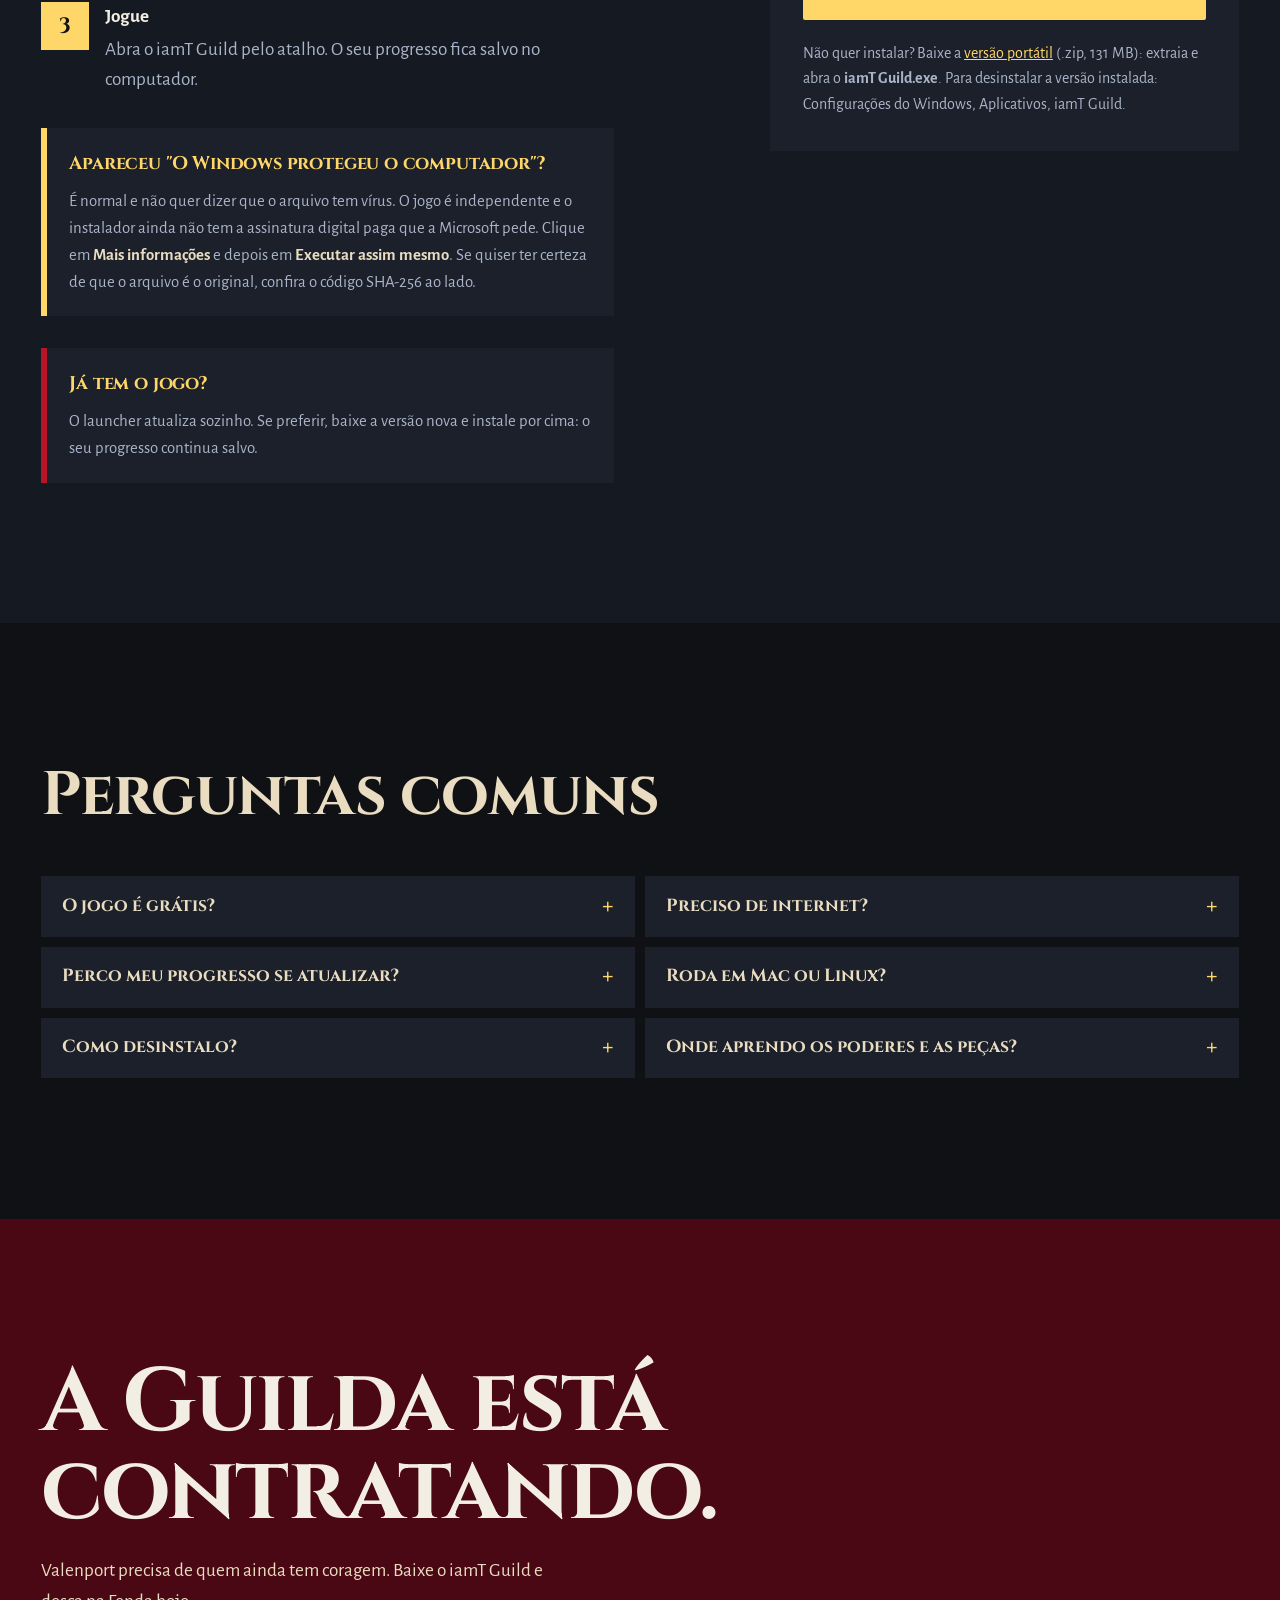
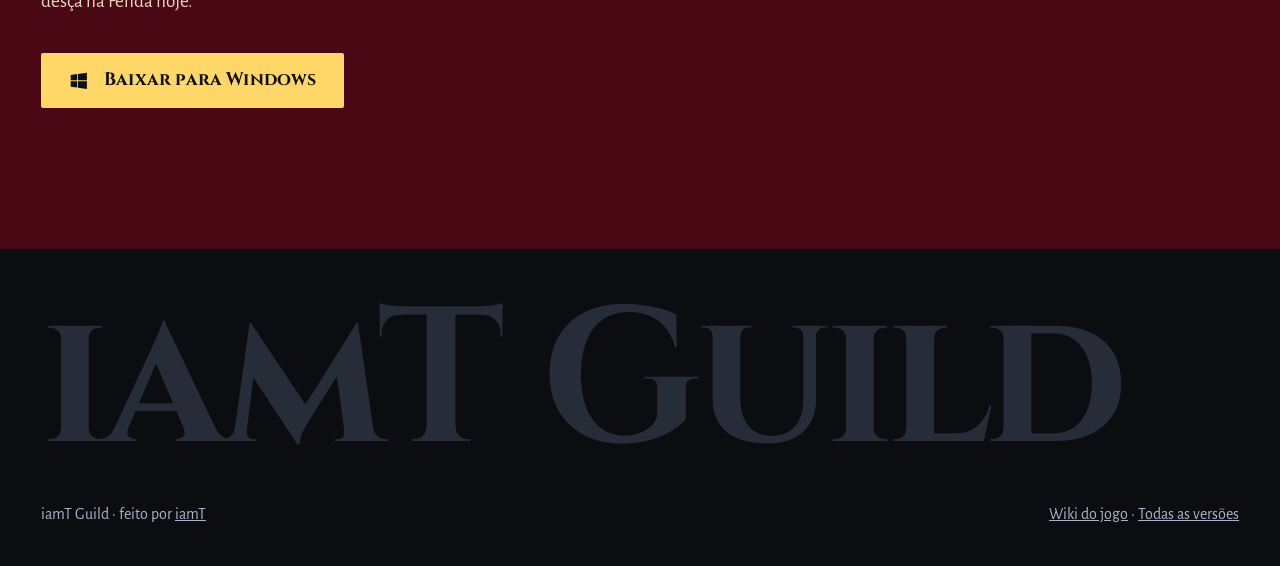
==== commit e57306bf: "Site de download renovado: vídeo de gameplay, galeria, novidades automáticas, SHA-256" ====
--- a/iamtguild/index.html
+++ b/iamtguild/index.html
@@ -3,10 +3,11 @@
 <head>
 <meta charset="utf-8">
 <meta name="viewport" content="width=device-width,initial-scale=1,viewport-fit=cover">
-<title>iamT Guild · Baixar o jogo</title>
-<meta name="description" content="iamT Guild: desça na Fenda, enfrente hordas de criaturas e volte para cuidar da sua casa em Valenport. Baixe grátis para Windows.">
-<meta property="og:title" content="iamT Guild — baixe grátis para Windows">
-<meta property="og:description" content="Desça na Fenda, enfrente hordas e volte para cuidar da sua casa em Valenport. Plante, construa e sobreviva.">
+<title>iamT Guild · Baixe grátis para Windows</title>
+<meta name="description" content="iamT Guild: um jogo de ação e de vila. Enfrente hordas em 14 masmorras, volte para Valenport e cuide da sua casa, da horta e dos seus amigos. Grátis para Windows.">
+<meta name="theme-color" content="#0f1115">
+<meta property="og:title" content="iamT Guild: desça na Fenda, volte para casa">
+<meta property="og:description" content="Ação em hordas e vida em vila num jogo só. 14 masmorras, uma cidade com moradores de verdade e amigos para visitar. Grátis para Windows.">
 <meta property="og:image" content="https://www.iamt.com.br/iamtguild/img/compartilhar.jpg">
 <meta property="og:type" content="website">
 <meta name="twitter:card" content="summary_large_image">
@@ -14,229 +15,448 @@
 <link rel="apple-touch-icon" href="img/icone.png">
 <link rel="preconnect" href="https://fonts.googleapis.com">
 <link rel="preconnect" href="https://fonts.gstatic.com" crossorigin>
-<link rel="stylesheet" href="https://fonts.googleapis.com/css2?family=Cinzel:wght@600;800&family=Alegreya+Sans:ital,wght@0,400;0,500;0,700;1,400&display=swap">
-<style>
-/* Página de download do iamT Guild — escura como o jogo: pedra, ouro velho e o vermelho da Fenda. */
-:root {
-  --noite: #0d0a0c;
-  --pedra: #17121a;
-  --pedra-2: #211a24;
-  --linha: #3a2c33;
-  --texto: #ece3d2;
-  --apagado: #a99b8a;
-  --ouro: #d9a441;
-  --ouro-claro: #f3cf7a;
-  --fenda: #c8323c;
-  --fenda-escura: #7a1520;
-  --titulo: "Cinzel", Georgia, serif;
-  --corpo: "Alegreya Sans", "Segoe UI", system-ui, sans-serif;
-  color-scheme: dark;
-}
-* { box-sizing: border-box }
-html { scroll-behavior: smooth }
-body { margin: 0; background: var(--noite); color: var(--texto); font: 400 1.0625rem/1.6 var(--corpo); -webkit-font-smoothing: antialiased }
-img { max-width: 100%; display: block }
-a { color: var(--ouro-claro) }
-:focus-visible { outline: 2px solid var(--ouro-claro); outline-offset: 3px }
-h1, h2, h3 { font-family: var(--titulo); font-weight: 800; line-height: 1.15; margin: 0; letter-spacing: .02em }
-p { margin: 0 }
-.faixa { max-width: 70rem; margin-inline: auto; padding-inline: 20px }
-
-/* Topo */
-.topo { position: absolute; inset: 0 0 auto; z-index: 2 }
-.topo .faixa { display: flex; justify-content: space-between; align-items: center; padding-block: 1rem; font-size: .9rem }
-.topo a { color: var(--apagado); text-decoration: none }
-.topo a:hover { color: var(--texto) }
-
-/* Abertura */
-.abertura { position: relative; min-height: min(92vh, 52rem); display: grid; place-items: center; text-align: center; overflow: hidden; isolation: isolate; padding: 6rem 0 4rem }
-.abertura::before { content: ""; position: absolute; inset: 0; z-index: -2; background: url("img/fundo.webp") center / cover no-repeat; filter: saturate(1.1) }
-.abertura::after { content: ""; position: absolute; inset: 0; z-index: -1; background: radial-gradient(ellipse at 50% 40%, rgba(13,10,12,.25), rgba(13,10,12,.85) 70%), linear-gradient(to bottom, transparent 60%, var(--noite)) }
-.logo { width: min(40rem, 88vw); height: auto; margin-inline: auto; filter: drop-shadow(0 6px 30px rgba(200,50,60,.35)) }
-.chamada { margin-top: 1.25rem; font-size: clamp(1.1rem, 2.4vw, 1.35rem); color: var(--texto); max-width: 36rem; margin-inline: auto; text-shadow: 0 2px 12px #000 }
-.chamada em { color: var(--ouro-claro); font-style: normal }
-.baixar { margin-top: 2.25rem; display: grid; justify-items: center; gap: .8rem }
-.botao { display: inline-flex; align-items: center; gap: .85rem; padding: 1rem 1.75rem; border-radius: 6px; text-decoration: none; font: 800 1.15rem/1.1 var(--titulo); letter-spacing: .04em; color: #1b0f08; background: linear-gradient(to bottom, var(--ouro-claro), var(--ouro)); border: 1px solid #f7dc98; box-shadow: 0 0 0 3px rgba(217,164,65,.18), 0 10px 30px -8px rgba(217,164,65,.6); transition: transform .15s, box-shadow .15s }
-.botao:hover { transform: translateY(-2px); box-shadow: 0 0 0 4px rgba(217,164,65,.3), 0 14px 36px -8px rgba(217,164,65,.75) }
-.botao svg { width: 1.4rem; height: 1.4rem; flex: none }
-.botao small { display: block; font: 500 .85rem var(--corpo); letter-spacing: 0; margin-top: .25rem; color: #4a3015 }
-.detalhes { font-size: .92rem; color: var(--apagado) }
-.detalhes a { color: var(--apagado) }
-
-/* Seções */
-section { padding-block: clamp(3rem, 8vw, 5.5rem) }
-.rotulo { font: 600 .8rem var(--titulo); letter-spacing: .18em; text-transform: uppercase; color: var(--fenda) }
-.secao-titulo { font-size: clamp(1.7rem, 4vw, 2.4rem); margin-top: .4rem; color: var(--ouro-claro) }
-
-/* Galeria */
-.galeria { margin-top: 2rem; display: grid; gap: 14px; grid-template-columns: repeat(6, 1fr) }
-.galeria figure { margin: 0; border: 1px solid var(--linha); border-radius: 6px; overflow: hidden; background: var(--pedra); grid-column: span 3 }
-.galeria figure.grande { grid-column: span 6 }
-.galeria figure.terco { grid-column: span 2 }
-.galeria img { width: 100%; height: auto; aspect-ratio: 16 / 9; object-fit: cover }
-.galeria { align-items: start }
-.galeria figcaption { padding: .6rem .85rem; font-size: .92rem; color: var(--apagado) }
-.galeria figcaption b { color: var(--texto); font-weight: 500 }
-
-/* O que tem no jogo */
-.pilares { margin-top: 2rem; display: grid; gap: 1px; background: var(--linha); border: 1px solid var(--linha); border-radius: 6px; overflow: hidden; grid-template-columns: repeat(3, 1fr) }
-.pilar { background: var(--pedra); padding: 1.5rem 1.4rem 1.6rem }
-.pilar h3 { font-size: 1.15rem; color: var(--ouro-claro) }
-.pilar p { margin-top: .55rem; color: var(--apagado) }
-.pilar .num { font: 800 .85rem var(--titulo); color: var(--fenda); letter-spacing: .1em }
-
-/* Como instalar */
-.instalar { display: grid; gap: 2.5rem; grid-template-columns: 1fr 1fr; align-items: start }
-.passos { list-style: none; margin: 1.5rem 0 0; padding: 0; counter-reset: p; display: grid; gap: 1rem }
-.passos li { counter-increment: p; display: grid; grid-template-columns: 2.4rem 1fr; gap: .9rem; align-items: start }
-.passos li::before { content: counter(p); display: grid; place-items: center; width: 2.4rem; height: 2.4rem; border-radius: 50%; border: 1.5px solid var(--ouro); color: var(--ouro-claro); font: 800 1rem var(--titulo) }
-.passos b { color: var(--texto) }
-.passos p { color: var(--apagado) }
-.aviso { margin-top: 1.5rem; border: 1px solid var(--linha); border-left: 3px solid var(--ouro); background: var(--pedra); padding: 1rem 1.15rem; border-radius: 4px; color: var(--apagado); font-size: .97rem }
-.aviso b { color: var(--texto) }
-.ficha { border: 1px solid var(--linha); border-radius: 6px; background: var(--pedra); padding: 1.4rem 1.4rem 1.2rem }
-.ficha h3 { font-size: 1.1rem; color: var(--ouro-claro) }
-.ficha dl { margin: 1rem 0 0; display: grid; grid-template-columns: auto 1fr; gap: .55rem 1rem; font-size: .97rem }
-.ficha dt { color: var(--apagado) }
-.ficha dd { margin: 0 }
-.ficha .outra { margin-top: 1.25rem; padding-top: 1rem; border-top: 1px solid var(--linha); font-size: .95rem; color: var(--apagado) }
-
-/* Final */
-.final { text-align: center; border-top: 1px solid var(--linha); background: radial-gradient(ellipse at 50% 0%, rgba(200,50,60,.16), transparent 65%) }
-.final .baixar { margin-top: 1.5rem }
-footer { padding: 2rem 0 3rem; text-align: center; color: var(--apagado); font-size: .9rem }
-footer a { color: var(--apagado) }
-
-@media (max-width: 760px) {
-  .galeria { grid-template-columns: 1fr }
-  .galeria figure, .galeria figure.grande, .galeria figure.terco { grid-column: auto }
-  .pilares { grid-template-columns: 1fr }
-  .instalar { grid-template-columns: 1fr }
-  .botao { padding: .9rem 1.25rem; font-size: 1.02rem }
-}
-@media (prefers-reduced-motion: reduce) { html { scroll-behavior: auto } .botao { transition: none } }
-</style>
+<link rel="stylesheet" href="https://fonts.googleapis.com/css2?family=Cinzel:wght@600;700&family=Alegreya+Sans:ital,wght@0,400;0,500;0,700;1,400&display=swap">
+<link rel="stylesheet" href="site.css">
+<script>document.documentElement.className += " js";</script>
 </head>
 <body>
-
-<header class="topo">
-  <div class="faixa">
-    <a href="/">← iamT</a>
-    <a href="#instalar">Como instalar</a>
+<a class="pular" href="#instalar">Ir para o download</a>
+
+<header class="barra" id="barra">
+  <div class="miolo">
+    <a class="marca" href="#topo" aria-label="iamT Guild, voltar ao início"><img src="img/logo.webp" width="1100" height="380" alt="iamT Guild"></a>
+    <nav aria-label="Principal">
+      <a href="#gameplay">Gameplay</a>
+      <a href="#jogo">O jogo</a>
+      <a href="#novidades">Novidades</a>
+      <a href="wiki/">Wiki</a>
+      <a class="botao menor" data-baixar="instalador" href="#instalar">Baixar</a>
+    </nav>
   </div>
 </header>
 
-<main>
-  <div class="abertura">
-    <div class="faixa">
-      <h1><img class="logo" src="img/logo.webp" width="1100" height="380" alt="iamT Guild"></h1>
-      <p class="chamada">A Fenda sangra sobre Aethelgard e cospe masmorras vivas. Desça, enfrente as hordas e volte para Valenport para cuidar da sua casa. <em>Plante, construa e sobreviva.</em></p>
-      <div class="baixar">
-        <a class="botao" data-baixar="instalador" href="#">
+<main id="topo">
+
+  <section class="abertura" aria-labelledby="titulo-principal">
+    <img class="poster" src="img/poster-abertura.webp" alt="" width="1280" height="720" fetchpriority="high">
+    <video id="video-abertura" muted loop playsinline preload="auto" poster="img/poster-abertura.webp" aria-hidden="true">
+      <source src="video/abertura.mp4" type="video/mp4">
+    </video>
+    <div class="miolo">
+      <h1 id="titulo-principal">Desça na Fenda.<br>Volte para casa.</h1>
+      <p class="chamada">iamT Guild é um jogo de ação e de vida em vila. Enfrente hordas em 14 masmorras e depois cuide da sua casa, da sua horta e dos seus amigos em Valenport.</p>
+      <div class="acao">
+        <a class="botao" data-baixar="instalador" href="#instalar">
           <svg viewBox="0 0 24 24" fill="currentColor" aria-hidden="true"><path d="M3 5.5 10.2 4.5v7H3zm0 13 7.2 1v-6.9H3zm8.1 1.1L21 21v-8.4h-9.9zm0-15.2v7.1H21V3z"/></svg>
-          <span>Baixar para Windows<small data-info="instalador">Instalador · grátis</small></span>
+          Baixar para Windows
         </a>
-        <p class="detalhes">Windows 10 ou 11 (64 bits) · <a href="#instalar">como instalar</a></p>
-      </div>
-    </div>
+        <p><b>Versão <span data-versao>0.24.0</span></b> · <span data-tamanho="instalador">117 MB</span> · grátis · Windows 10 e 11</p>
+        <a class="descer" href="#gameplay">Ver o jogo em ação</a>
+      </div>
+    </div>
+  </section>
+
+  <div class="numeros">
+    <ul>
+      <li class="revela"><strong>14</strong><span>masmorras, cada uma com chefe</span></li>
+      <li class="revela" style="--atraso:70ms"><strong>75</strong><span>criaturas e chefes</span></li>
+      <li class="revela" style="--atraso:140ms"><strong>182</strong><span>missões da Guilda</span></li>
+      <li class="revela" style="--atraso:210ms"><strong>135</strong><span>móveis e enfeites</span></li>
+      <li class="revela" style="--atraso:280ms"><strong>166</strong><span>conquistas</span></li>
+    </ul>
   </div>
 
-  <section>
-    <div class="faixa">
-      <p class="rotulo">Veja o jogo</p>
-      <h2 class="secao-titulo">Da Fenda até a sua casa</h2>
-      <div class="galeria">
-        <figure class="grande"><img src="img/combate.webp" width="1280" height="720" alt="O herói no meio de uma horda de criaturas, com poderes explodindo em volta" loading="lazy"><figcaption><b>A Fenda.</b> Hordas que crescem a cada minuto, poderes que se combinam e um chefe no fim.</figcaption></figure>
-        <figure><img src="img/feira.webp" width="1280" height="720" alt="Dia de feira na praça de Valenport, com barracas e moradores" loading="lazy"><figcaption><b>Valenport.</b> Moradores com rotina, feiras, festas e uma cidade que cresce com você.</figcaption></figure>
-        <figure><img src="img/casa.webp" width="1280" height="720" alt="A casa do herói ampliada, com horta e quintal" loading="lazy"><figcaption><b>A sua casa.</b> Amplie, mobilie, plante na horta e contrate ajudantes.</figcaption></figure>
-        <figure class="terco"><img src="img/neve.webp" width="1280" height="720" alt="A rua coberta de neve com um boneco de neve na praça" loading="lazy"><figcaption><b>O clima muda tudo.</b> Neve, alagamento, seca e eventos na cidade.</figcaption></figure>
-        <figure class="terco"><img src="img/fenda_rubra.webp" width="1280" height="720" alt="O herói e dois aliados cercados na Fenda Rubra" loading="lazy"><figcaption><b>Fenda Rubra.</b> Leve aliados e aguente o quanto puder.</figcaption></figure>
-        <figure class="terco"><img src="img/missoes.webp" width="1280" height="720" alt="O Quadro de missões da Guilda com uma missão de contato" loading="lazy"><figcaption><b>Missões da Guilda.</b> Contratos, contatos na cidade e o rank que sobe.</figcaption></figure>
-      </div>
-    </div>
-  </section>
-
-  <section style="padding-top:0">
-    <div class="faixa">
-      <p class="rotulo">O que tem no jogo</p>
-      <h2 class="secao-titulo">Desça, volte, cresça</h2>
-      <div class="pilares">
-        <div class="pilar"><p class="num">I</p><h3>Masmorras vivas</h3><p>Catorze masmorras, cada uma com criaturas, guardiões e chefe próprios. Escolha poderes a cada nível e monte o seu jeito de lutar.</p></div>
-        <div class="pilar"><p class="num">II</p><h3>Equipamento e classes</h3><p>Peças comuns até lendárias, com poderes exclusivos. O que você veste define a sua classe.</p></div>
-        <div class="pilar"><p class="num">III</p><h3>Uma vida na cidade</h3><p>Coma, beba, cozinhe, plante, compre imóveis, adote um pet e veja Valenport prosperar. Um guia mostra o próximo passo para quem está começando.</p></div>
-      </div>
-    </div>
-  </section>
-
-  <section id="instalar" style="padding-top:0">
-    <div class="faixa instalar">
-      <div>
-        <p class="rotulo">Como instalar</p>
-        <h2 class="secao-titulo">Três passos</h2>
-        <ol class="passos">
-          <li><div><b>Baixe o instalador</b><p>Clique em "Baixar para Windows". O arquivo vai para a sua pasta Downloads.</p></div></li>
-          <li><div><b>Abra o arquivo</b><p>Dê dois cliques nele e siga as telas. Ele cria um atalho na Área de Trabalho e no Menu Iniciar.</p></div></li>
-          <li><div><b>Jogue</b><p>Abra o iamT Guild pelo atalho. O seu progresso fica salvo no computador.</p></div></li>
+  <section class="secao clara" id="gameplay" aria-labelledby="t-gameplay">
+    <div class="miolo">
+      <h2 class="titulo-grande revela" id="t-gameplay">Veja o jogo de perto</h2>
+      <p class="intro revela">Estes vídeos foram gravados dentro do próprio jogo, sem edição. É assim que ele se move de verdade.</p>
+      <div class="palco revela">
+        <video id="video-palco" muted playsinline preload="metadata" poster="img/p-cripta.webp">
+          <source src="video/cripta.mp4" type="video/mp4">
+        </video>
+        <div class="legenda" aria-live="polite"><b id="legenda-titulo">Cripta Úmida</b><span id="legenda-texto">Rank F. A arma ataca sozinha, os poderes se acumulam e a horda cresce em volta de você.</span></div>
+      </div>
+      <div class="abas" role="tablist" aria-label="Trechos de gameplay">
+        <button class="aba" role="tab" aria-selected="true" data-video="video/cripta.mp4" data-poster="img/p-cripta.webp" data-titulo="Cripta Úmida" data-texto="Rank F. A arma ataca sozinha, os poderes se acumulam e a horda cresce em volta de você.">
+          <img src="img/p-cripta.webp" width="640" height="360" alt="" loading="lazy"><b>Cripta Úmida</b><span class="barrinha"></span>
+        </button>
+        <button class="aba" role="tab" aria-selected="false" data-video="video/forja.mp4" data-poster="img/p-forja.webp" data-titulo="Forja de Cinzas" data-texto="Rank B. Cada masmorra tem cenário, criaturas e chefe próprios, e a Fenda cresce com o tempo.">
+          <img src="img/p-forja.webp" width="640" height="360" alt="" loading="lazy"><b>Forja de Cinzas</b><span class="barrinha"></span>
+        </button>
+        <button class="aba" role="tab" aria-selected="false" data-video="video/festa.mp4" data-poster="img/p-festa.webp" data-titulo="Festa das Lanternas" data-texto="Em Valenport, a cidade prospera, ganha eventos e acende a praça à noite.">
+          <img src="img/p-festa.webp" width="640" height="360" alt="" loading="lazy"><b>Festa das Lanternas</b><span class="barrinha"></span>
+        </button>
+        <button class="aba" role="tab" aria-selected="false" data-video="video/feira.mp4" data-poster="img/p-feira.webp" data-titulo="Dia de feira" data-texto="Barracas, moradores com rotina e viajantes que chegam com coisas raras.">
+          <img src="img/p-feira.webp" width="640" height="360" alt="" loading="lazy"><b>Dia de feira</b><span class="barrinha"></span>
+        </button>
+        <button class="aba" role="tab" aria-selected="false" data-video="video/monumento.mp4" data-poster="img/p-monumento.webp" data-titulo="O Monumento da Fenda" data-texto="Cada chefe vencido acende uma runa. Ao descer, o herói é puxado para dentro do portal.">
+          <img src="img/p-monumento.webp" width="640" height="360" alt="" loading="lazy"><b>O Monumento da Fenda</b><span class="barrinha"></span>
+        </button>
+      </div>
+    </div>
+  </section>
+
+  <section class="secao" id="jogo" aria-labelledby="t-jogo">
+    <div class="miolo">
+      <h2 class="titulo-grande revela" id="t-jogo">Uma partida na Fenda. Uma vida em Valenport.</h2>
+
+      <div class="bloco" style="margin-top:clamp(2.5rem,5vw,4.5rem)">
+        <figure class="foto revela"><img src="img/bloco-fenda.webp" width="1600" height="1000" alt="O herói cercado por uma horda de criaturas, com vários poderes explodindo ao mesmo tempo" loading="lazy"></figure>
+        <div class="texto revela">
+          <h3>Na Fenda, você sobrevive até o chefe</h3>
+          <p>Você anda, a arma ataca sozinha e as criaturas chegam em hordas cada vez maiores. A cada nível, <b>escolha um poder novo</b> e monte o seu jeito de lutar. A Fenda cresce com o tempo: as paredes caem e a masmorra aumenta até o guardião e o chefe.</p>
+          <ul class="fatos">
+            <li><b>14 masmorras</b> <span>com criaturas, cenário e chefe próprios, e um rank de dificuldade, do F para cima.</span></li>
+            <li><b>Poderes que evoluem</b> <span>do nível I ao V e que se combinam em fusões.</span></li>
+            <li><b>Equipamento</b> <span>de comum a único, com poderes exclusivos em cada peça.</span></li>
+            <li><b>Fenda Rubra</b> <span>para levar aliados e aguentar o quanto puder.</span></li>
+          </ul>
+        </div>
+      </div>
+
+      <div class="bloco inverso">
+        <figure class="foto revela"><img src="img/bloco-cidade.webp" width="1600" height="1000" alt="A casa do herói decorada, com lareira, estantes e um tapete" loading="lazy"></figure>
+        <div class="texto revela">
+          <h3>Em Valenport, a vida continua</h3>
+          <p>Entre uma descida e outra, volte para a cidade. Ela tem <b>19 moradores com rotina própria</b>, feiras, festas e um clima que muda tudo: neve, chuva, enchente e seca. E no meio da rua fica a sua casa.</p>
+          <ul class="fatos">
+            <li><b>Casa para decorar</b> <span>quarto, cozinha, sala, sala de troféus e jardim, com paredes e pisos para trocar.</span></li>
+            <li><b>Horta e cozinha</b> <span>plante, colha, cozinhe e contrate ajudantes.</span></li>
+            <li><b>Um pet</b> <span>que acompanha você, carrega itens e dorme na caminha.</span></li>
+            <li><b>Mapa antigo da vila</b> <span>aperte M para ver onde cada morador costuma ficar.</span></li>
+          </ul>
+        </div>
+      </div>
+
+      <div class="bloco">
+        <figure class="foto revela"><img src="img/bloco-amigos.webp" width="1600" height="1000" alt="A vila de um amigo visitada pelo herói, com o chat aberto no canto da tela" loading="lazy"></figure>
+        <div class="texto revela">
+          <h3>Jogue com os amigos</h3>
+          <p>Adicione amigos na Taverna e veja a vila deles. <b>Aperte T</b> para falar no chat: no Global com todo mundo ou numa conversa só com um amigo.</p>
+          <ul class="fatos">
+            <li><b>Visitas</b> <span>entre na vila de um amigo e veja como ele decorou a casa.</span></li>
+            <li><b>Trocas</b> <span>ofereça peças e ouro e feche o negócio na hora.</span></li>
+            <li><b>Chat</b> <span>com opção de silenciar quem você não quer ouvir.</span></li>
+          </ul>
+        </div>
+      </div>
+    </div>
+  </section>
+
+  <section class="herois" aria-labelledby="t-herois">
+    <img src="img/herois.webp" width="1536" height="864" alt="Arte dos três heróis: o Guerreiro de armadura e escudo, a Maga de cajado e a Arqueira de capa verde" loading="lazy">
+    <div class="miolo">
+      <h2 class="titulo-grande revela" id="t-herois">Escolha a sua classe</h2>
+      <div class="classes">
+        <div class="revela"><h3>Guerreiro</h3><p>Espada e escudo, no meio da horda.</p></div>
+        <div class="revela" style="--atraso:90ms"><h3>Mago</h3><p>Cajado e poderes arcanos que explodem em área.</p></div>
+        <div class="revela" style="--atraso:180ms"><h3>Arqueiro</h3><p>Arco e flechas, sempre em movimento.</p></div>
+      </div>
+      <p class="intro revela">Cada classe pode ser jogada como herói ou como heroína. O que você veste define o seu jeito de lutar.</p>
+    </div>
+  </section>
+
+  <section class="secao clara" id="prints" aria-labelledby="t-prints">
+    <div class="miolo">
+      <h2 class="titulo-grande revela" id="t-prints">Imagens do jogo</h2>
+      <p class="intro revela">Clique em qualquer imagem para ver em tamanho grande.</p>
+      <div class="galeria" id="galeria">
+        <button class="enorme revela" data-grande="img/g-monumento.webp"><img src="img/g-monumento-p.webp" width="1280" height="548" alt="O Monumento da Fenda à noite, com as 14 runas acesas e o cristal brilhando" loading="lazy"><span class="nome">O Monumento da Fenda</span></button>
+        <button class="larga revela" data-grande="img/g-horda.webp"><img src="img/g-horda-p.webp" width="1280" height="720" alt="Uma horda na Cripta Úmida com poderes de raio e fogo" loading="lazy"><span class="nome">A horda na Cripta Úmida</span></button>
+        <button class="larga revela" data-grande="img/g-forja.webp"><img src="img/g-forja-p.webp" width="1280" height="720" alt="A Maga lutando na Forja de Cinzas" loading="lazy"><span class="nome">A Maga na Forja de Cinzas</span></button>
+        <button class="revela" data-grande="img/g-festa.webp"><img src="img/g-festa-p.webp" width="1280" height="720" alt="A praça de Valenport na Festa das Lanternas, à noite" loading="lazy"><span class="nome">Festa das Lanternas</span></button>
+        <button class="revela" data-grande="img/g-feira.webp"><img src="img/g-feira-p.webp" width="1280" height="720" alt="Dia de feira na praça, com barracas e moradores" loading="lazy"><span class="nome">Dia de feira</span></button>
+        <button class="revela" data-grande="img/g-cartas.webp"><img src="img/g-cartas-p.webp" width="1280" height="720" alt="A escolha de um poder novo ao subir de nível" loading="lazy"><span class="nome">Escolha um poder novo</span></button>
+        <button class="revela" data-grande="img/g-casa.webp"><img src="img/g-casa-p.webp" width="1280" height="720" alt="Uma casa decorada com móveis e plantas" loading="lazy"><span class="nome">A sua casa</span></button>
+        <button class="revela" data-grande="img/g-mapa.webp"><img src="img/g-mapa-p.webp" width="1280" height="720" alt="O mapa antigo de Valenport, desenhado em pergaminho" loading="lazy"><span class="nome">O mapa de Valenport</span></button>
+        <button class="revela" data-grande="img/g-rubra.webp"><img src="img/g-rubra-p.webp" width="1280" height="720" alt="O herói e dois aliados na Fenda Rubra" loading="lazy"><span class="nome">Fenda Rubra com aliados</span></button>
+      </div>
+    </div>
+  </section>
+
+  <section class="secao" id="novidades" aria-labelledby="t-novidades">
+    <div class="miolo">
+      <h2 class="titulo-grande revela" id="t-novidades">O jogo cresce toda semana</h2>
+      <p class="intro revela">As últimas atualizações. O launcher do jogo baixa cada uma sozinho.</p>
+      <div class="versoes" id="versoes">
+        <article class="versao revela">
+          <h3>Chat e pet na caminha</h3>
+          <p class="meta"><span class="tag">0.24.0</span><span class="data">14 de novembro</span></p>
+          <ul>
+            <li>Chat no canto de baixo à direita: aperte T, escreva e Enter.</li>
+            <li>Aba Global (todo mundo) e aba Amigos (conversa só com um amigo).</li>
+            <li>Com o chat fechado, as mensagens novas aparecem no canto e somem sozinhas.</li>
+            <li>Enquanto você escreve, o herói fica parado. Clique no nome de alguém para silenciar.</li>
+            <li>O pet agora dorme em cima da caminha, e não por baixo dela.</li>
+          </ul>
+        </article>
+        <article class="versao revela">
+          <h3>O Monumento da Fenda</h3>
+          <p class="meta"><span class="tag">0.23.0</span><span class="data">14 de novembro</span></p>
+          <ul>
+            <li>O Portão virou o Astrolábio da Fenda: anéis de latão girando em volta de um cristal.</li>
+            <li>O cristal mostra a Fenda do dia: verde, dourado em dia de evento, vermelho e rachado na Fenda Rubra.</li>
+            <li>Cada chefe vencido acende uma das 14 runas dos pilares, para sempre.</li>
+            <li>Ao entrar na Fenda, as runas acendem em cascata e o herói é puxado para o portal.</li>
+          </ul>
+        </article>
+        <article class="versao revela">
+          <h3>Casa nova</h3>
+          <p class="meta"><span class="tag">0.22.0</span><span class="data">13 de novembro</span></p>
+          <ul>
+            <li>Planta com corredor: quarto e cozinha em cima, sala e sala de troféus embaixo, jardim do lado.</li>
+            <li>Decorar cada cômodo, com paredes e pisos para comprar.</li>
+            <li>Mais de 80 peças novas e 4 conjuntos temáticos com bônus.</li>
+            <li>Manequim de armadura, pet em casa e visitas que comentam a decoração.</li>
+          </ul>
+        </article>
+      </div>
+      <p class="todas"><a href="https://github.com/iamtgames/iamtgames.github.io/releases">Ver todas as versões</a></p>
+    </div>
+  </section>
+
+  <section class="secao clara" id="instalar" aria-labelledby="t-instalar">
+    <div class="miolo instalar">
+      <div class="passos">
+        <h2 class="titulo-grande revela" id="t-instalar">Baixe e jogue em três passos</h2>
+        <ol>
+          <li class="revela"><div><b>Baixe o instalador</b><p>Clique em "Baixar para Windows". O arquivo vai para a sua pasta Downloads.</p></div></li>
+          <li class="revela"><div><b>Abra o arquivo</b><p>Dê dois cliques e siga as telas. Ele cria um atalho na Área de Trabalho e no Menu Iniciar.</p></div></li>
+          <li class="revela"><div><b>Jogue</b><p>Abra o iamT Guild pelo atalho. O seu progresso fica salvo no computador.</p></div></li>
         </ol>
-        <div class="aviso">
-          <b>Já tem o jogo?</b> Baixe a versão nova e instale por cima: o seu progresso continua salvo.
-        </div>
-        <div class="aviso">
-          <b>Apareceu "O Windows protegeu o computador"?</b> É normal: o jogo é independente e ainda não tem assinatura digital. Clique em <b>Mais informações</b> e depois em <b>Executar assim mesmo</b>.
-        </div>
-      </div>
-      <aside class="ficha" aria-label="Ficha do jogo">
-        <h3>Ficha</h3>
+        <div class="aviso revela">
+          <h3>Apareceu "O Windows protegeu o computador"?</h3>
+          <p>É normal e não quer dizer que o arquivo tem vírus. O jogo é independente e o instalador ainda não tem a assinatura digital paga que a Microsoft pede. Clique em <b>Mais informações</b> e depois em <b>Executar assim mesmo</b>. Se quiser ter certeza de que o arquivo é o original, confira o código SHA-256 ao lado.</p>
+        </div>
+        <div class="aviso revela" style="border-left-color:var(--carmesim)">
+          <h3>Já tem o jogo?</h3>
+          <p>O launcher atualiza sozinho. Se preferir, baixe a versão nova e instale por cima: o seu progresso continua salvo.</p>
+        </div>
+      </div>
+      <aside class="ficha revela" aria-label="Ficha do jogo">
+        <h3>iamT Guild</h3>
         <dl>
-          <dt>Versão</dt><dd data-info="versao">0.12.2</dd>
+          <dt>Versão</dt><dd data-versao>0.24.0</dd>
           <dt>Sistema</dt><dd>Windows 10 ou 11, 64 bits</dd>
-          <dt>Tamanho</dt><dd data-info="tamanho">96 MB (instalador)</dd>
+          <dt>Tamanho</dt><dd data-tamanho="instalador">117 MB (instalador)</dd>
           <dt>Preço</dt><dd>Grátis</dd>
           <dt>Idioma</dt><dd>Português</dd>
           <dt>Criado por</dt><dd>iamT</dd>
         </dl>
-        <p class="outra">Não quer instalar? Baixe a <a data-baixar="portatil" href="#">versão portátil</a> (<span data-info="portatil">.zip, 117 MB</span>): extraia e abra o <b>iamT Guild.exe</b>. Para desinstalar a versão instalada: Configurações do Windows → Aplicativos → iamT Guild.</p>
+        <a class="botao" data-baixar="instalador" href="#instalar">
+          <svg viewBox="0 0 24 24" fill="currentColor" aria-hidden="true"><path d="M3 5.5 10.2 4.5v7H3zm0 13 7.2 1v-6.9H3zm8.1 1.1L21 21v-8.4h-9.9zm0-15.2v7.1H21V3z"/></svg>
+          Baixar o instalador
+        </a>
+        <div class="sha" id="sha" hidden>
+          Código SHA-256 do instalador
+          <code id="sha-codigo"></code>
+          <button type="button" id="sha-copiar">Copiar código</button>
+          <p style="margin-top:.7rem">Para conferir no Windows, abra o PowerShell na pasta Downloads e digite <b>Get-FileHash</b> seguido do nome do arquivo. O código tem que ser igual.</p>
+        </div>
+        <p class="outra">Não quer instalar? Baixe a <a data-baixar="portatil" href="#instalar">versão portátil</a> (<span data-tamanho="portatil">.zip, 131 MB</span>): extraia e abra o <b>iamT Guild.exe</b>. Para desinstalar a versão instalada: Configurações do Windows, Aplicativos, iamT Guild.</p>
       </aside>
     </div>
   </section>
 
-  <section class="final">
-    <div class="faixa">
-      <h2 class="secao-titulo">A Guilda está contratando</h2>
-      <p class="chamada" style="text-shadow:none">Valenport precisa de quem ainda tem coragem.</p>
-      <div class="baixar">
-        <a class="botao" data-baixar="instalador" href="#">
-          <svg viewBox="0 0 24 24" fill="currentColor" aria-hidden="true"><path d="M3 5.5 10.2 4.5v7H3zm0 13 7.2 1v-6.9H3zm8.1 1.1L21 21v-8.4h-9.9zm0-15.2v7.1H21V3z"/></svg>
-          <span>Baixar para Windows<small data-info="instalador">Instalador · grátis</small></span>
-        </a>
-      </div>
+  <section class="secao" aria-labelledby="t-perguntas">
+    <div class="miolo">
+      <h2 class="titulo-grande revela" id="t-perguntas">Perguntas comuns</h2>
+      <div class="perguntas">
+        <details class="revela"><summary>O jogo é grátis?</summary><p>Sim. É grátis para baixar e jogar.</p></details>
+        <details class="revela"><summary>Preciso de internet?</summary><p>O jogo salva tudo no seu computador. A internet é usada para atualizar o jogo e para o chat, os amigos e as trocas.</p></details>
+        <details class="revela"><summary>Perco meu progresso se atualizar?</summary><p>Não. Tanto o launcher quanto o instalador por cima mantêm o seu progresso salvo.</p></details>
+        <details class="revela"><summary>Roda em Mac ou Linux?</summary><p>Por enquanto, só em Windows 10 ou 11 de 64 bits.</p></details>
+        <details class="revela"><summary>Como desinstalo?</summary><p>Na versão instalada: Configurações do Windows, Aplicativos, iamT Guild. Na portátil, é só apagar a pasta.</p></details>
+        <details class="revela"><summary>Onde aprendo os poderes e as peças?</summary><p>Na <a href="wiki/">wiki do jogo</a>: poderes, classes, equipamentos, rúnicas, atributos e combinações, com busca.</p></details>
+      </div>
+    </div>
+  </section>
+
+  <section class="fecho" aria-labelledby="t-fecho">
+    <div class="miolo">
+      <h2 id="t-fecho" class="revela">A Guilda está contratando.</h2>
+      <p class="revela">Valenport precisa de quem ainda tem coragem. Baixe o iamT Guild e desça na Fenda hoje.</p>
+      <a class="botao revela" data-baixar="instalador" href="#instalar">
+        <svg viewBox="0 0 24 24" fill="currentColor" aria-hidden="true"><path d="M3 5.5 10.2 4.5v7H3zm0 13 7.2 1v-6.9H3zm8.1 1.1L21 21v-8.4h-9.9zm0-15.2v7.1H21V3z"/></svg>
+        Baixar para Windows
+      </a>
     </div>
   </section>
 </main>
 
 <footer>
-  <div class="faixa">iamT Guild · feito por <a href="/">iamT</a></div>
+  <div class="miolo">
+    <div class="grande" aria-hidden="true">iamT Guild</div>
+    <div class="linha">
+      <span>iamT Guild · feito por <a href="/">iamT</a></span>
+      <span><a href="wiki/">Wiki do jogo</a> · <a href="https://github.com/iamtgames/iamtgames.github.io/releases">Todas as versões</a></span>
+    </div>
+  </div>
 </footer>
 
+<div class="zoom" id="zoom" role="dialog" aria-modal="true" aria-label="Imagem em tamanho grande">
+  <button type="button" class="ant" id="zoom-ant" aria-label="Imagem anterior">‹</button>
+  <figure><img id="zoom-img" alt=""><figcaption id="zoom-legenda"></figcaption></figure>
+  <button type="button" class="prox" id="zoom-prox" aria-label="Próxima imagem">›</button>
+  <button type="button" id="zoom-fechar">Fechar</button>
+</div>
+
 <script>
-/* ===== ONDE TROCAR OS LINKS A CADA VERSÃO NOVA =====
+/* ===== ONDE TROCAR A VERSÃO =====
    Os arquivos ficam nos "Releases" do GitHub (aceita arquivos grandes).
-   Ao lançar uma versão nova: mude VERSAO e, se precisar, os tamanhos. */
+   A cada versão nova, mude só VERSAO. O tamanho, o código SHA-256 e a lista
+   de novidades abaixo são lidos sozinhos do GitHub (se falhar, valem os textos fixos da página). */
 var VERSAO = "0.24.0";
-var BASE = "https://github.com/iamtgames/iamtgames.github.io/releases/download/iamtguild-" + VERSAO + "/";
-var DOWNLOADS = {
-  instalador: { arquivo: "iamT-Guild-Instalador-" + VERSAO + ".exe", texto: "Instalador · 104 MB · grátis" },
-  portatil:   { arquivo: "iamT-Guild-Portatil-" + VERSAO + ".zip",   texto: ".zip, 117 MB" }
+var REPO = "iamtgames/iamtgames.github.io";
+var BASE = "https://github.com/" + REPO + "/releases/download/iamtguild-" + VERSAO + "/";
+var ARQUIVOS = {
+  instalador: "iamT-Guild-Instalador-" + VERSAO + ".exe",
+  portatil: "iamT-Guild-Portatil-" + VERSAO + ".zip"
 };
-document.querySelectorAll("[data-baixar]").forEach(function (a) {
-  var d = DOWNLOADS[a.getAttribute("data-baixar")];
-  if (d) a.href = BASE + d.arquivo;
-});
-document.querySelectorAll("[data-info]").forEach(function (el) {
-  var k = el.getAttribute("data-info");
-  if (k === "versao") el.textContent = VERSAO;
-  else if (DOWNLOADS[k]) el.textContent = DOWNLOADS[k].texto;
-});
+
+(function () {
+  "use strict";
+  var $ = function (s, r) { return (r || document).querySelector(s); };
+  var $$ = function (s, r) { return Array.prototype.slice.call((r || document).querySelectorAll(s)); };
+  var calmo = window.matchMedia("(prefers-reduced-motion: reduce)").matches;
+  var poucoDado = navigator.connection && navigator.connection.saveData;
+
+  /* links de download e versão */
+  $$("[data-baixar]").forEach(function (a) { a.href = BASE + ARQUIVOS[a.getAttribute("data-baixar")]; });
+  $$("[data-versao]").forEach(function (e) { e.textContent = VERSAO; });
+
+  /* barra do topo */
+  var barra = $("#barra");
+  function barraTopo() { barra.classList.toggle("cheia", window.scrollY > 40); }
+  barraTopo(); window.addEventListener("scroll", barraTopo, { passive: true });
+
+  /* entrada ao rolar */
+  var revelas = $$(".revela");
+  if ("IntersectionObserver" in window && !calmo) {
+    var vendo = new IntersectionObserver(function (itens) {
+      itens.forEach(function (i) { if (i.isIntersecting) { i.target.classList.add("visivel"); vendo.unobserve(i.target); } });
+    }, { rootMargin: "0px 0px -8% 0px", threshold: 0.08 });
+    revelas.forEach(function (e) { vendo.observe(e); });
+  } else { revelas.forEach(function (e) { e.classList.add("visivel"); }); }
+
+  /* vídeo da abertura: só toca quando aparece na tela */
+  var abertura = $("#video-abertura");
+  if (abertura && !calmo && !poucoDado) {
+    var tocaAbertura = function () { var p = abertura.play(); if (p && p.catch) p.catch(function () {}); };
+    new IntersectionObserver(function (i) { if (i[0].isIntersecting) tocaAbertura(); else abertura.pause(); }, { threshold: 0.1 }).observe(abertura);
+    abertura.addEventListener("playing", function () { var po = $(".abertura .poster"); if (po) po.style.visibility = "hidden"; });
+  }
+
+  /* palco de gameplay: um vídeo, cinco trechos, passa para o próximo sozinho */
+  var palco = $("#video-palco"), abas = $$(".aba");
+  var atual = 0, vistoPeloUsuario = false, cancelaTroca = 0;
+  function mostrar(i, tocar) {
+    atual = i;
+    abas.forEach(function (a, n) { a.setAttribute("aria-selected", n === i ? "true" : "false"); a.style.removeProperty("--p"); });
+    var a = abas[i];
+    $("#legenda-titulo").textContent = a.dataset.titulo;
+    $("#legenda-texto").textContent = a.dataset.texto;
+    palco.classList.add("some");
+    clearTimeout(cancelaTroca);
+    cancelaTroca = setTimeout(function () {
+      palco.poster = a.dataset.poster;
+      palco.src = a.dataset.video;
+      palco.load();
+      palco.classList.remove("some");
+      if (tocar) { var p = palco.play(); if (p && p.catch) p.catch(function () {}); }
+    }, 260);
+  }
+  abas.forEach(function (a, i) {
+    a.setAttribute("role", "tab");
+    a.addEventListener("click", function () { vistoPeloUsuario = true; mostrar(i, true); });
+  });
+  palco.addEventListener("timeupdate", function () {
+    if (palco.duration) abas[atual].style.setProperty("--p", (palco.currentTime / palco.duration * 100) + "%");
+  });
+  palco.addEventListener("ended", function () { mostrar((atual + 1) % abas.length, true); });
+  if (!calmo && !poucoDado) {
+    new IntersectionObserver(function (i) {
+      if (i[0].isIntersecting) { var p = palco.play(); if (p && p.catch) p.catch(function () {}); } else palco.pause();
+    }, { threshold: 0.45 }).observe(palco);
+  } else { palco.controls = true; }
+
+  /* galeria em tamanho grande */
+  var botoes = $$("#galeria button"), zoom = $("#zoom"), zimg = $("#zoom-img"), zleg = $("#zoom-legenda"), pos = 0, voltarPara = null;
+  function abrirZoom(i) {
+    pos = (i + botoes.length) % botoes.length;
+    var b = botoes[pos];
+    zimg.src = b.dataset.grande; zimg.alt = $("img", b).alt; zleg.textContent = $(".nome", b).textContent;
+    zoom.classList.add("aberto");
+    document.body.style.overflow = "hidden";
+    $("#zoom-fechar").focus();
+  }
+  function fecharZoom() { zoom.classList.remove("aberto"); document.body.style.overflow = ""; if (voltarPara) voltarPara.focus(); }
+  botoes.forEach(function (b, i) { b.addEventListener("click", function () { voltarPara = b; abrirZoom(i); }); });
+  $("#zoom-fechar").addEventListener("click", fecharZoom);
+  $("#zoom-ant").addEventListener("click", function () { abrirZoom(pos - 1); });
+  $("#zoom-prox").addEventListener("click", function () { abrirZoom(pos + 1); });
+  zoom.addEventListener("click", function (e) { if (e.target === zoom) fecharZoom(); });
+  document.addEventListener("keydown", function (e) {
+    if (!zoom.classList.contains("aberto")) return;
+    if (e.key === "Escape") fecharZoom();
+    if (e.key === "ArrowLeft") abrirZoom(pos - 1);
+    if (e.key === "ArrowRight") abrirZoom(pos + 1);
+  });
+
+  /* dados vivos do GitHub: tamanho, SHA-256 e novidades */
+  function mb(bytes) { return Math.round(bytes / 1048576) + " MB"; }
+  var meses = ["janeiro", "fevereiro", "março", "abril", "maio", "junho", "julho", "agosto", "setembro", "outubro", "novembro", "dezembro"];
+  function limpar(t) { return t.replace(/\*\*/g, "").replace(/`/g, "").trim(); }
+  function desenharVersoes(lista) {
+    var alvo = $("#versoes"), novos = [];
+    lista.slice(0, 5).forEach(function (r, n) {
+      var linhas = (r.body || "").split(/\r?\n/).map(limpar).filter(Boolean);
+      var titulo = (linhas.shift() || "").replace(/\s*\([\d.]+\)\s*:?\s*$/, "").replace(/:$/, "");
+      var itens = linhas.filter(function (l) { return /^[-*]\s/.test(l); }).map(function (l) { return l.replace(/^[-*]\s+/, ""); });
+      if (!titulo || !itens.length) return;
+      var d = new Date(r.published_at);
+      var art = document.createElement("article"); art.className = "versao revela visivel";
+      var tag = document.createElement("span"); tag.className = "tag"; tag.textContent = r.tag_name.replace("iamtguild-", "");
+      var dt = document.createElement("span"); dt.className = "data"; dt.textContent = d.getDate() + " de " + meses[d.getMonth()];
+      var h = document.createElement("h3"); h.textContent = titulo;
+      var ul = document.createElement("ul");
+      itens.slice(0, n === 0 ? 6 : 4).forEach(function (t) { var li = document.createElement("li"); li.textContent = t; ul.appendChild(li); });
+      var meta = document.createElement("p"); meta.className = "meta"; meta.appendChild(tag); meta.appendChild(dt);
+      art.appendChild(h); art.appendChild(meta); art.appendChild(ul);
+      novos.push(art);
+    });
+    if (novos.length >= 2) { alvo.textContent = ""; novos.forEach(function (a) { alvo.appendChild(a); }); }
+  }
+  function aplicar(lista) {
+    var releases = lista.filter(function (r) { return /^iamtguild-/.test(r.tag_name) && !r.draft; });
+    var minha = releases.filter(function (r) { return r.tag_name === "iamtguild-" + VERSAO; })[0];
+    if (minha) {
+      minha.assets.forEach(function (a) {
+        var chave = a.name === ARQUIVOS.instalador ? "instalador" : a.name === ARQUIVOS.portatil ? "portatil" : null;
+        if (!chave) return;
+        $$('[data-tamanho="' + chave + '"]').forEach(function (e) { e.textContent = (chave === "portatil" ? ".zip, " : "") + mb(a.size) + (e.closest(".ficha") && chave === "instalador" ? " (instalador)" : ""); });
+        if (chave === "instalador" && a.digest) {
+          $("#sha-codigo").textContent = a.digest.replace("sha256:", "");
+          $("#sha").hidden = false;
+        }
+      });
+    }
+    desenharVersoes(releases);
+  }
+  try {
+    var guardado = sessionStorage.getItem("iamt-releases");
+    if (guardado) aplicar(JSON.parse(guardado));
+    else fetch("https://api.github.com/repos/" + REPO + "/releases?per_page=10", { headers: { Accept: "application/vnd.github+json" } })
+      .then(function (r) { return r.ok ? r.json() : Promise.reject(); })
+      .then(function (lista) { try { sessionStorage.setItem("iamt-releases", JSON.stringify(lista)); } catch (e) {} aplicar(lista); })
+      .catch(function () {});
+  } catch (e) {}
+
+  $("#sha-copiar").addEventListener("click", function () {
+    var b = this, t = $("#sha-codigo").textContent;
+    if (navigator.clipboard) navigator.clipboard.writeText(t).then(function () { b.textContent = "Copiado!"; setTimeout(function () { b.textContent = "Copiar código"; }, 1800); });
+  });
+})();
 </script>
 </body>
 </html>
--- a/iamtguild/site.css
+++ b/iamtguild/site.css
@@ -0,0 +1,237 @@
+/* iamT Guild · página de download
+   Cores e fontes vêm do próprio jogo: azul-noite, ouro velho e o carmesim da Fenda.
+   Sem linhas finas, sombras ou degradês: os blocos se separam por tom de cor. */
+:root {
+  --noite: #0f1115;
+  --noite-2: #151a22;
+  --pedra: #1b202a;
+  --pedra-2: #262d39;
+  --texto: #e9dcc0;
+  --apagado: #aab4c8;
+  --ouro: #ffd768;
+  --ouro-forte: #c79220;
+  --carmesim: #b81427;
+  --carmesim-claro: #ff6a6e;
+  --carmesim-fundo: #4a0714;
+  --titulo: "Cinzel", Georgia, serif;
+  --corpo: "Alegreya Sans", "Segoe UI", system-ui, sans-serif;
+  --margem: clamp(18px, 3.2vw, 44px);
+  --largura: 1480px;
+  --ease: cubic-bezier(.2, .7, .2, 1);
+  color-scheme: dark;
+}
+* { box-sizing: border-box }
+html { scroll-behavior: smooth; scroll-padding-top: 4.5rem }
+body { margin: 0; background: var(--noite); color: var(--texto); font: 400 clamp(1.05rem, .4vw + 1rem, 1.2rem)/1.6 var(--corpo); -webkit-font-smoothing: antialiased; overflow-x: hidden }
+img, video { display: block; max-width: 100% }
+a { color: var(--ouro) }
+p { margin: 0 }
+h1, h2, h3 { margin: 0; font-family: var(--titulo); font-weight: 700; letter-spacing: -.01em }
+:focus-visible { outline: 3px solid var(--ouro); outline-offset: 3px }
+::selection { background: var(--carmesim); color: #fff }
+.so-leitor { position: absolute; width: 1px; height: 1px; overflow: hidden; clip-path: inset(50%); white-space: nowrap }
+.pular { position: absolute; left: var(--margem); top: -4rem; z-index: 60; background: var(--ouro); color: var(--noite); padding: .6rem 1rem; font-weight: 700; text-decoration: none }
+.pular:focus { top: .6rem }
+.miolo { width: 100%; max-width: var(--largura); margin-inline: auto; padding-inline: var(--margem) }
+
+/* ---------- botão ---------- */
+.botao { display: inline-flex; align-items: center; gap: .9rem; padding: 1.05rem 1.7rem; background: var(--ouro); color: var(--noite); text-decoration: none; font: 700 1.12rem/1.1 var(--titulo); letter-spacing: .01em; border-radius: 2px; transition: transform .18s var(--ease), background-color .18s }
+.botao:hover { background: #fff0c0; transform: translateY(-3px) }
+.botao:active { transform: translateY(0) scale(.98) }
+.botao svg { width: 1.35rem; height: 1.35rem; flex: none }
+.botao.menor { padding: .6rem 1rem; font-size: .92rem }
+.botao.escuro { background: var(--noite); color: var(--ouro) }
+.botao.escuro:hover { background: #000 }
+
+/* ---------- barra do topo ---------- */
+.barra { position: fixed; inset: 0 0 auto; z-index: 50; transition: background-color .3s, transform .3s var(--ease) }
+.barra.cheia { background: var(--noite) }
+.barra .miolo { display: flex; align-items: center; justify-content: space-between; gap: 1.5rem; min-height: 4rem }
+.barra .marca img { height: 2.1rem; width: auto }
+.barra nav { display: flex; align-items: center; gap: clamp(.9rem, 2.2vw, 2rem); font-size: 1rem }
+.barra nav a:not(.botao) { color: var(--texto); text-decoration: none; opacity: .86; padding: .3rem 0 }
+.barra nav a:not(.botao):hover { opacity: 1; color: var(--ouro) }
+
+/* ---------- abertura ---------- */
+.abertura { position: relative; min-height: max(36rem, 100svh); display: flex; align-items: flex-end; isolation: isolate; overflow: hidden; background: var(--noite) }
+.abertura video, .abertura .poster { position: absolute; inset: 0; width: 100%; height: 100%; object-fit: cover; z-index: -2 }
+.abertura::after { content: ""; position: absolute; inset: 0; z-index: -1; background: linear-gradient(to top, rgba(15,17,21,.97) 4%, rgba(15,17,21,.62) 38%, rgba(15,17,21,.28) 62%, rgba(15,17,21,.5)) } /* taste-skill-ignore: capa neutra sobre vídeo/foto */
+.abertura .miolo { padding-block: 8rem clamp(3rem, 7vw, 5.5rem) }
+.abertura h1 { font-size: clamp(2.15rem, 7.6vw, 7.2rem); line-height: .98; max-width: 14ch; letter-spacing: -.025em; color: #f3eee3 }
+.abertura .chamada { margin-top: 1.5rem; max-width: 38rem; font-size: clamp(1.12rem, 1.4vw, 1.4rem); color: var(--texto) }
+.abertura .acao { margin-top: 2.2rem; display: flex; flex-wrap: wrap; align-items: center; gap: 1.2rem 2rem }
+.abertura .acao p { color: var(--apagado); font-size: 1rem }
+.abertura .acao p b { color: var(--texto); font-weight: 700 }
+.abertura .descer { color: var(--texto); text-underline-offset: 5px }
+
+/* ---------- números ---------- */
+.numeros { background: var(--carmesim-fundo) }
+.numeros ul { list-style: none; margin: 0; padding: clamp(2rem, 4vw, 3.2rem) var(--margem); max-width: var(--largura); margin-inline: auto; display: grid; grid-template-columns: repeat(5, 1fr); gap: 1.6rem }
+.numeros li { display: grid; gap: .1rem }
+.numeros strong { font: 700 clamp(2.4rem, 4.6vw, 4.2rem)/1 var(--titulo); color: var(--ouro); font-variant-numeric: lining-nums }
+.numeros span { color: var(--texto); font-size: 1.05rem }
+
+/* ---------- seções ---------- */
+.secao { padding-block: clamp(4.5rem, 11vw, 9rem) }
+.secao.clara { background: var(--noite-2) }
+.titulo-grande { font-size: clamp(1.65rem, 4.8vw, 4.1rem); line-height: 1.04; max-width: 20ch; letter-spacing: -.02em }
+.intro { margin-top: 1.3rem; max-width: 40rem; color: var(--apagado); font-size: 1.15rem }
+.intro b { color: var(--texto); font-weight: 500 }
+
+/* ---------- gameplay ---------- */
+.palco { position: relative; margin-top: clamp(2rem, 4vw, 3.2rem); background: #000; aspect-ratio: 16 / 9; overflow: hidden }
+.palco video { width: 100%; height: 100%; object-fit: cover; transition: opacity .35s }
+.palco video.some { opacity: 0 }
+.palco .legenda { position: absolute; left: 0; right: 0; bottom: 0; padding: 3rem clamp(1rem, 3vw, 2.2rem) clamp(1rem, 2.4vw, 1.8rem); background: linear-gradient(to top, rgba(15,17,21,.9), rgba(15,17,21,0)); pointer-events: none } /* taste-skill-ignore: capa neutra sobre vídeo/foto */
+.palco .legenda b { display: block; font: 700 clamp(1.1rem, 2vw, 1.6rem)/1.2 var(--titulo); color: #f3eee3 }
+.palco .legenda span { display: block; margin-top: .3rem; max-width: 46rem; color: var(--texto); font-size: clamp(.98rem, 1.2vw, 1.12rem) }
+.palco .som { position: absolute; top: 1rem; right: 1rem }
+.abas { margin-top: 10px; display: grid; grid-template-columns: repeat(5, 1fr); gap: 10px }
+.aba { position: relative; display: grid; gap: .55rem; padding: 0 0 .9rem; background: var(--pedra); color: var(--apagado); border: 0; text-align: left; font: inherit; cursor: pointer; overflow: hidden; transition: background-color .2s, color .2s }
+.aba img { width: 100%; aspect-ratio: 16 / 9; object-fit: cover; opacity: .65; transition: opacity .25s }
+.aba b { padding-inline: .85rem; font: 700 .98rem/1.2 var(--titulo); color: var(--texto) }
+.aba:hover img { opacity: 1 }
+.aba[aria-selected="true"] { background: var(--pedra-2); color: var(--texto) }
+.aba[aria-selected="true"] img { opacity: 1 }
+.aba .barrinha { position: absolute; left: 0; bottom: 0; height: 5px; width: 0; background: var(--ouro) }
+.aba[aria-selected="true"] .barrinha { width: var(--p, 0%) }
+
+/* ---------- blocos do jogo ---------- */
+.bloco { display: grid; grid-template-columns: repeat(12, 1fr); gap: clamp(1.4rem, 3vw, 3.4rem); align-items: center }
+.bloco + .bloco { margin-top: clamp(4.5rem, 10vw, 8rem) }
+.bloco .foto { grid-column: 1 / span 7; margin: 0; background: var(--pedra); overflow: hidden }
+.bloco .foto img { width: 100%; height: auto; aspect-ratio: 16 / 10; object-fit: cover; transition: transform 1.2s var(--ease) }
+.bloco .foto:hover img { transform: scale(1.025) }
+.bloco .texto { grid-column: 8 / span 5 }
+.bloco.inverso .foto { grid-column: 6 / span 7; grid-row: 1 }
+.bloco.inverso .texto { grid-column: 1 / span 5; grid-row: 1 }
+.bloco h3 { font-size: clamp(1.7rem, 3vw, 2.6rem); line-height: 1.08 }
+.bloco .texto > p { margin-top: 1rem; color: var(--apagado) }
+.bloco .texto > p b { color: var(--texto); font-weight: 500 }
+.fatos { list-style: none; margin: 1.6rem 0 0; padding: 0; display: grid; gap: .9rem }
+.fatos li { position: relative; padding-left: 1.5rem }
+.fatos li::before { content: ""; position: absolute; left: 0; top: .62em; width: .6rem; height: .6rem; background: var(--carmesim) }
+.fatos b { color: var(--texto); font-weight: 700 }
+.fatos span { color: var(--apagado) }
+
+/* ---------- heróis ---------- */
+.herois { position: relative; background: #0b0d11; overflow: hidden }
+.herois img { width: 100%; height: auto; max-height: 88svh; object-fit: cover; object-position: center 20% }
+.herois .miolo { padding-block: clamp(3.5rem, 8vw, 6rem) }
+.classes { margin-top: 2.4rem; display: grid; grid-template-columns: repeat(3, 1fr); gap: clamp(1rem, 3vw, 2.6rem) }
+.classes h3 { font-size: 1.5rem; color: var(--ouro) }
+.classes p { margin-top: .55rem; color: var(--apagado) }
+
+/* ---------- galeria ---------- */
+.galeria { margin-top: clamp(2rem, 4vw, 3.2rem); display: grid; grid-template-columns: repeat(6, 1fr); gap: 10px }
+.galeria button { padding: 0; border: 0; background: var(--pedra); cursor: zoom-in; overflow: hidden; position: relative; grid-column: span 2 }
+.galeria button.larga { grid-column: span 3 }
+.galeria button.enorme { grid-column: span 6 }
+.galeria img { width: 100%; height: 100%; aspect-ratio: 16 / 9; object-fit: cover; transition: transform .9s var(--ease), opacity .3s }
+.galeria button:hover img { transform: scale(1.04) }
+.galeria button.enorme img { aspect-ratio: 21 / 9 }
+.galeria .nome { position: absolute; left: 0; bottom: 0; padding: 1.8rem 1rem .75rem; right: 0; text-align: left; font: 700 1rem/1.2 var(--titulo); color: #f3eee3; background: linear-gradient(to top, rgba(15,17,21,.85), rgba(15,17,21,0)); opacity: 0; transition: opacity .25s } /* taste-skill-ignore: capa neutra sobre vídeo/foto */
+.galeria button:hover .nome, .galeria button:focus-visible .nome { opacity: 1 }
+.zoom { position: fixed; inset: 0; z-index: 80; display: none; place-items: center; background: rgba(8,9,12,.94); padding: 1.2rem }
+.zoom.aberto { display: grid }
+.zoom figure { margin: 0; max-width: min(96vw, 1700px) }
+.zoom img { max-height: 82svh; width: auto; margin-inline: auto }
+.zoom figcaption { margin-top: .9rem; text-align: center; color: var(--texto) }
+.zoom button { position: absolute; top: 1rem; right: 1rem; background: var(--pedra-2); color: var(--texto); border: 0; font: 700 1rem var(--corpo); padding: .7rem 1.1rem; cursor: pointer }
+.zoom .ant, .zoom .prox { top: 50%; transform: translateY(-50%); font-size: 1.6rem; padding: .8rem 1.1rem }
+.zoom .ant { left: 1rem; right: auto }
+
+/* ---------- novidades ---------- */
+.versoes { margin-top: clamp(2rem, 4vw, 3rem); display: grid; grid-template-columns: repeat(2, 1fr); gap: 10px }
+.versao { background: var(--pedra); padding: clamp(1.3rem, 2.4vw, 2rem) }
+.versao:first-child { grid-column: 1 / -1; background: var(--pedra-2) }
+.versao .tag { display: inline-block; background: var(--carmesim); color: #fff; padding: .15rem .6rem; font: 700 .9rem var(--titulo) }
+.versao .data { margin-left: .8rem; color: var(--apagado); font-size: .98rem }
+.versao .meta { margin-top: .7rem }
+.versao h3 { margin-top: 0; font-size: clamp(1.3rem, 2.2vw, 1.8rem); line-height: 1.15 }
+.versao ul { margin: 1rem 0 0; padding-left: 1.15rem; display: grid; gap: .5rem; color: var(--apagado) }
+.versao li::marker { color: var(--carmesim-claro) }
+.versao:first-child ul { columns: 2; column-gap: 2.5rem; display: block }
+.versao:first-child li { break-inside: avoid; margin-bottom: .55rem }
+.todas { margin-top: 1.6rem }
+
+/* ---------- instalar ---------- */
+.instalar { display: grid; grid-template-columns: repeat(12, 1fr); gap: clamp(2rem, 4vw, 4rem); align-items: start }
+.instalar .passos { grid-column: 1 / span 6 }
+.instalar .ficha { grid-column: 8 / span 5 }
+.passos ol { list-style: none; counter-reset: p; margin: 2rem 0 0; padding: 0; display: grid; gap: 1.5rem }
+.passos li { counter-increment: p; display: grid; grid-template-columns: 3rem 1fr; gap: 1rem }
+.passos li::before { content: counter(p); display: grid; place-items: center; width: 3rem; height: 3rem; background: var(--ouro); color: var(--noite); font: 700 1.3rem var(--titulo) }
+.passos li b { display: block; color: #f3eee3; font-size: 1.2rem }
+.passos li p { color: var(--apagado); margin-top: .15rem }
+.aviso { margin-top: 2rem; background: var(--pedra); padding: 1.3rem 1.4rem; border-left: 6px solid var(--ouro) }
+.aviso h3 { font-size: 1.15rem; color: var(--ouro) }
+.aviso p { margin-top: .6rem; color: var(--apagado); font-size: 1.05rem }
+.aviso b, .aviso kbd { color: var(--texto); font-weight: 700 }
+.ficha { background: var(--pedra); padding: clamp(1.4rem, 2.6vw, 2.2rem) }
+.ficha h3 { font-size: 1.5rem }
+.ficha dl { margin: 1.4rem 0 0; display: grid; grid-template-columns: auto 1fr; gap: .7rem 1.4rem }
+.ficha dt { color: var(--apagado) }
+.ficha dd { margin: 0; color: var(--texto); font-weight: 500 }
+.ficha .botao { margin-top: 1.6rem; width: 100% }
+.ficha .outra { margin-top: 1.3rem; color: var(--apagado); font-size: 1rem }
+.sha { margin-top: 1.4rem; padding: 1rem; background: var(--noite); font-size: .92rem; color: var(--apagado) }
+.sha[hidden] { display: none }
+.sha code { display: block; margin-top: .35rem; font: 500 .9rem/1.45 ui-monospace, Consolas, monospace; color: var(--texto); word-break: break-all }
+.sha button { margin-top: .6rem; background: var(--pedra-2); color: var(--texto); border: 0; padding: .45rem .8rem; font: 500 .92rem var(--corpo); cursor: pointer }
+.sha button:hover { background: var(--carmesim) }
+
+/* ---------- perguntas ---------- */
+.perguntas { margin-top: clamp(2rem, 4vw, 3rem); display: grid; grid-template-columns: repeat(2, 1fr); gap: 10px; align-items: start }
+.perguntas details { background: var(--pedra) }
+.perguntas summary { cursor: pointer; padding: 1.15rem 1.3rem; font: 700 1.1rem/1.3 var(--titulo); list-style: none; display: flex; justify-content: space-between; gap: 1rem }
+.perguntas summary::-webkit-details-marker { display: none }
+.perguntas summary::after { content: "+"; color: var(--ouro); font-size: 1.5rem; line-height: 1 }
+.perguntas details[open] summary::after { content: "−" }
+.perguntas details[open] { background: var(--pedra-2) }
+.perguntas details p { padding: 0 1.3rem 1.3rem; color: var(--apagado) }
+
+/* ---------- fecho ---------- */
+.fecho { background: var(--carmesim-fundo); text-align: left; padding-block: clamp(4.5rem, 11vw, 9rem) }
+.fecho h2 { font-size: clamp(2.4rem, 7vw, 6.4rem); line-height: .98; max-width: 14ch; color: #f3eee3; letter-spacing: -.025em }
+.fecho p { margin-top: 1.3rem; max-width: 34rem; color: var(--texto); font-size: 1.2rem }
+.fecho .botao { margin-top: 2.2rem }
+footer { background: #0b0d11; padding: 3rem 0 2.4rem; color: var(--apagado) }
+footer .grande { font: 700 clamp(3rem, 15vw, 13rem)/.9 var(--titulo); letter-spacing: -.03em; color: var(--pedra-2); user-select: none; white-space: nowrap; overflow: hidden }
+footer .linha { margin-top: 2rem; display: flex; flex-wrap: wrap; justify-content: space-between; gap: .8rem 2rem; font-size: 1rem }
+footer a { color: var(--apagado) }
+footer a:hover { color: var(--ouro) }
+
+/* ---------- entrada ao rolar ---------- */
+.js .revela { opacity: 0; transform: translateY(26px); transition: opacity .8s var(--ease), transform .8s var(--ease); transition-delay: var(--atraso, 0ms) }
+.js .revela.visivel { opacity: 1; transform: none }
+
+/* ---------- celular e tablet ---------- */
+@media (max-width: 980px) {
+  .numeros ul { grid-template-columns: repeat(3, 1fr) }
+  .bloco, .instalar { display: block }
+  .bloco .texto, .instalar .ficha { margin-top: 1.6rem }
+  .abas { display: flex; overflow-x: auto; scroll-snap-type: x mandatory; padding-bottom: 6px }
+  .aba { flex: 0 0 11.5rem; scroll-snap-align: start; align-content: start }
+  .versoes, .perguntas { grid-template-columns: 1fr }
+  .versao:first-child ul { columns: 1 }
+  .classes { grid-template-columns: 1fr }
+  .galeria { grid-template-columns: repeat(2, 1fr) }
+  .galeria button, .galeria button.larga { grid-column: span 1 }
+  .galeria button.enorme { grid-column: span 2 }
+}
+@media (max-width: 640px) {
+  .barra nav a:not(.botao) { display: none }
+  .numeros ul { grid-template-columns: repeat(2, 1fr) }
+  .abertura .miolo { padding-top: 6rem }
+  .palco .legenda span { display: none }
+  .palco { aspect-ratio: 4 / 3 }
+  .galeria { grid-template-columns: 1fr }
+  .galeria button.enorme, .galeria button { grid-column: auto }
+  .galeria button.enorme img { aspect-ratio: 16 / 9 }
+}
+@media (prefers-reduced-motion: reduce) {
+  html { scroll-behavior: auto }
+  .js .revela { opacity: 1; transform: none; transition: none }
+  .botao, .bloco .foto img, .galeria img { transition: none }
+}
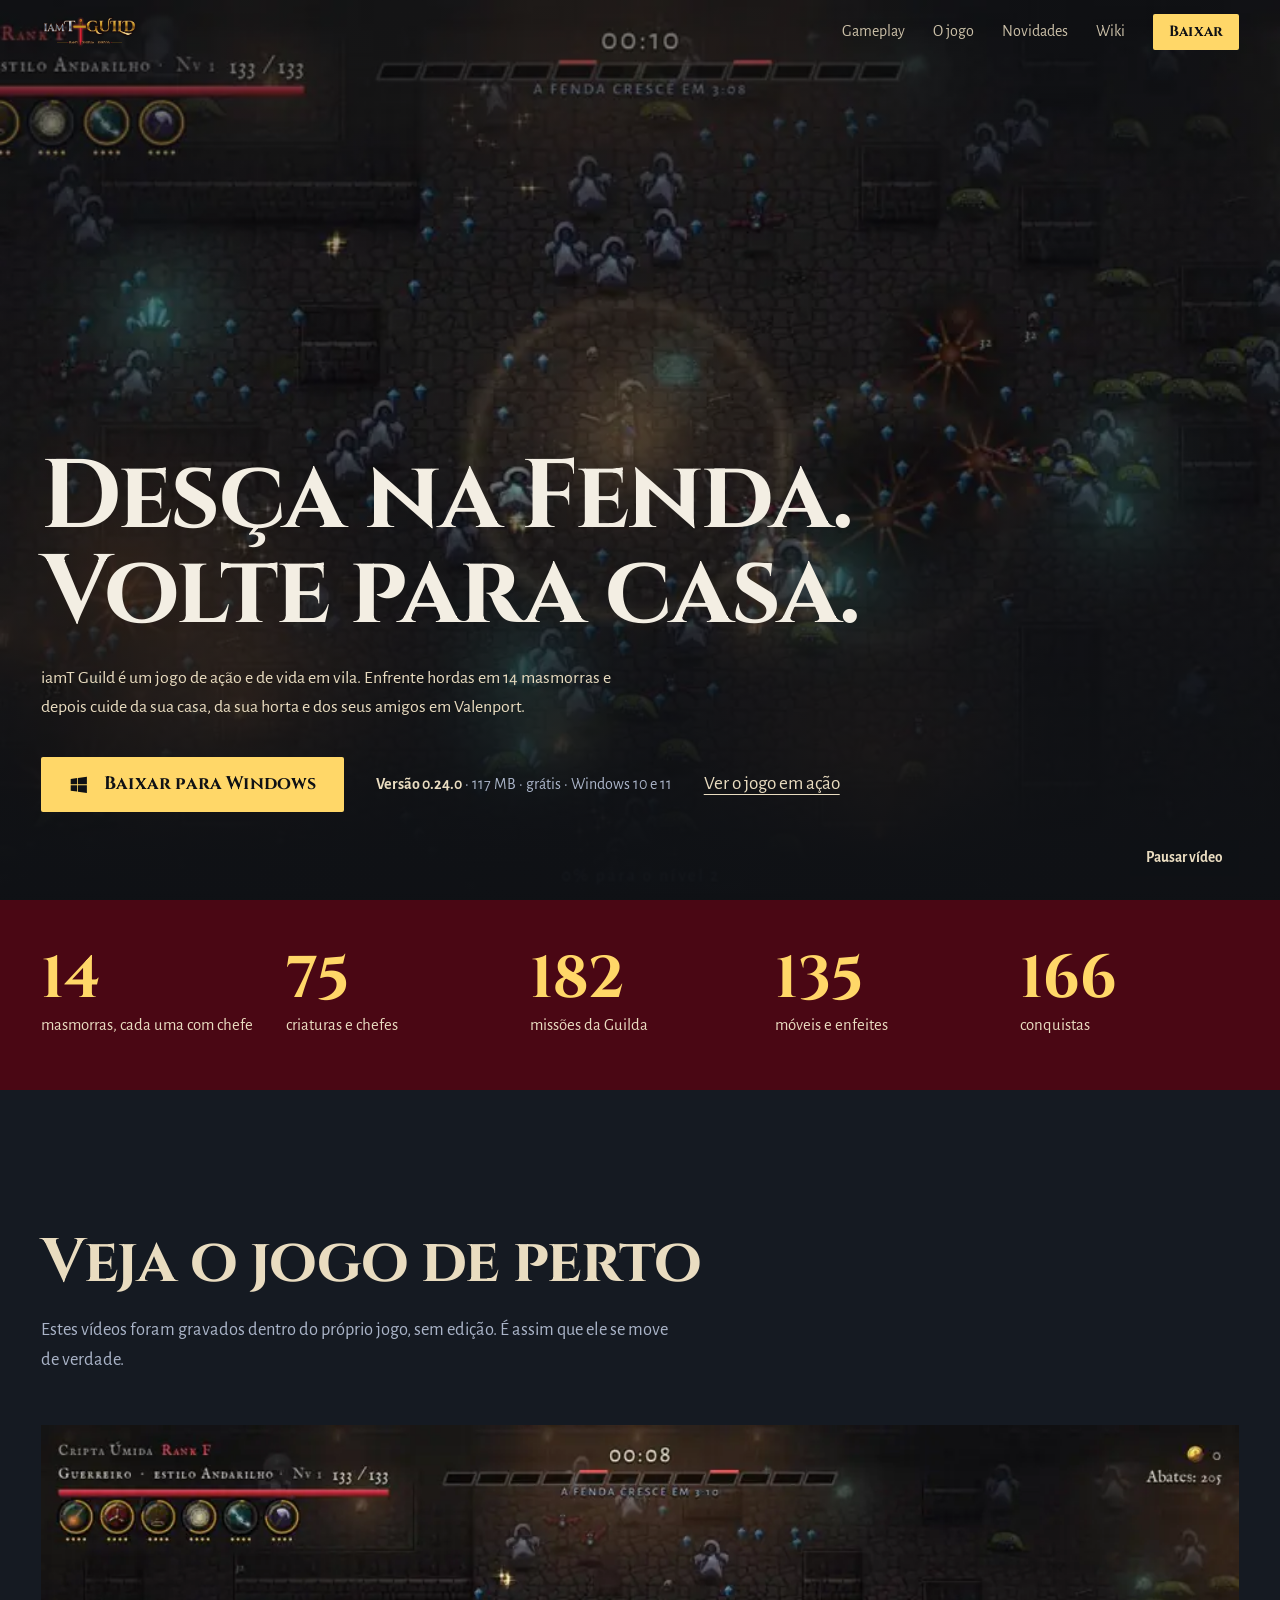
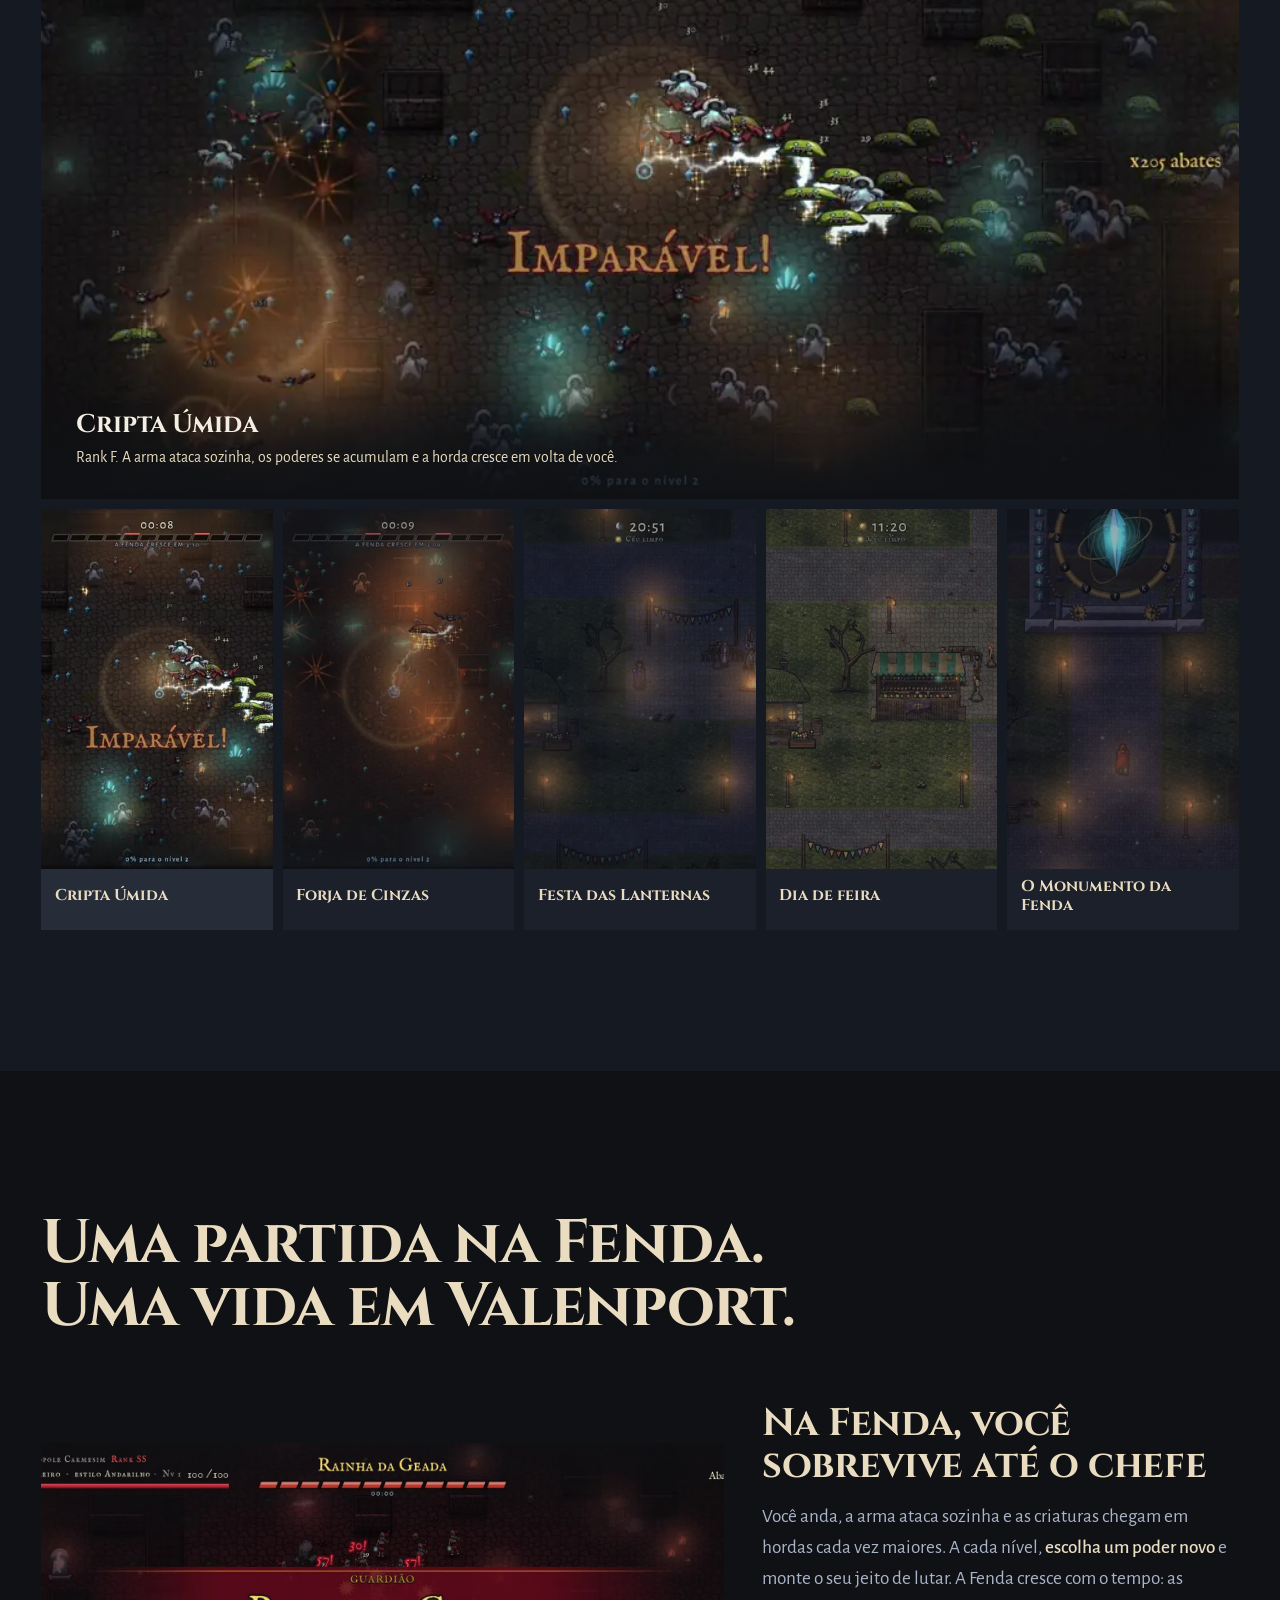
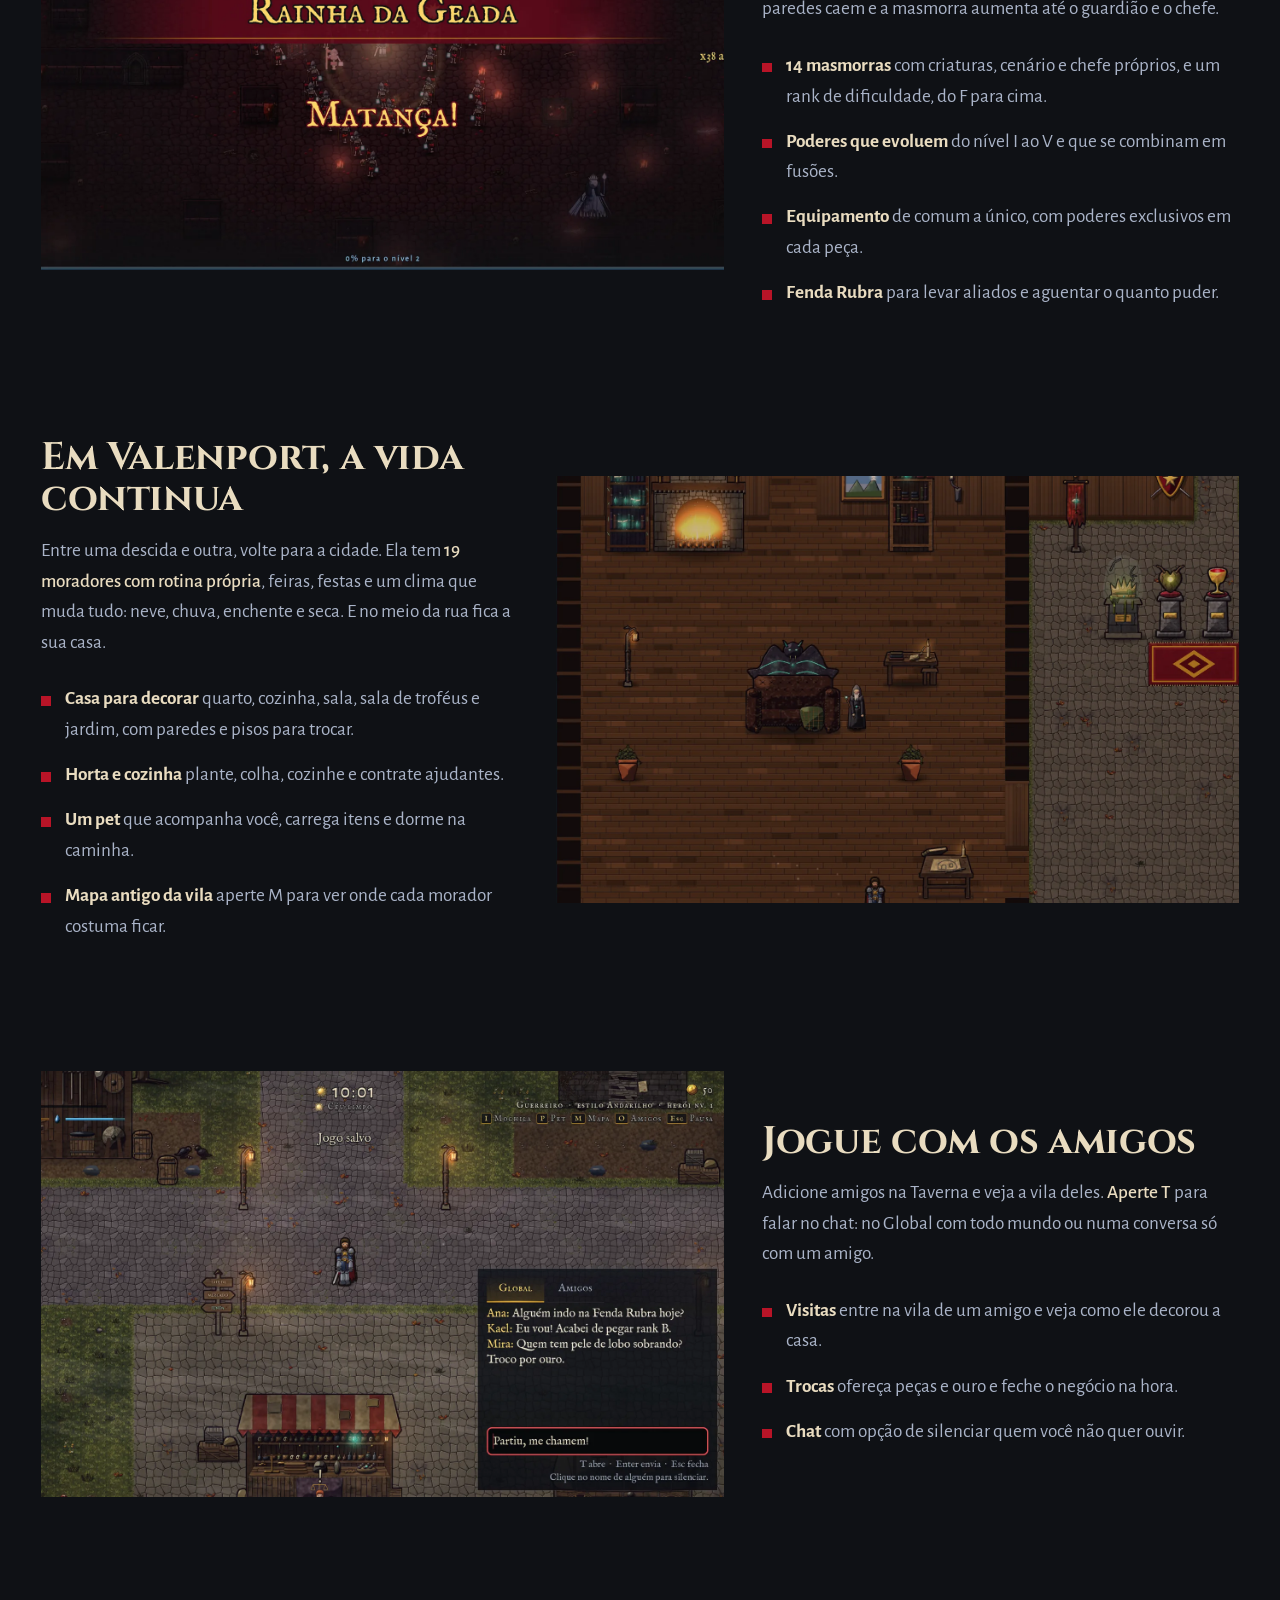
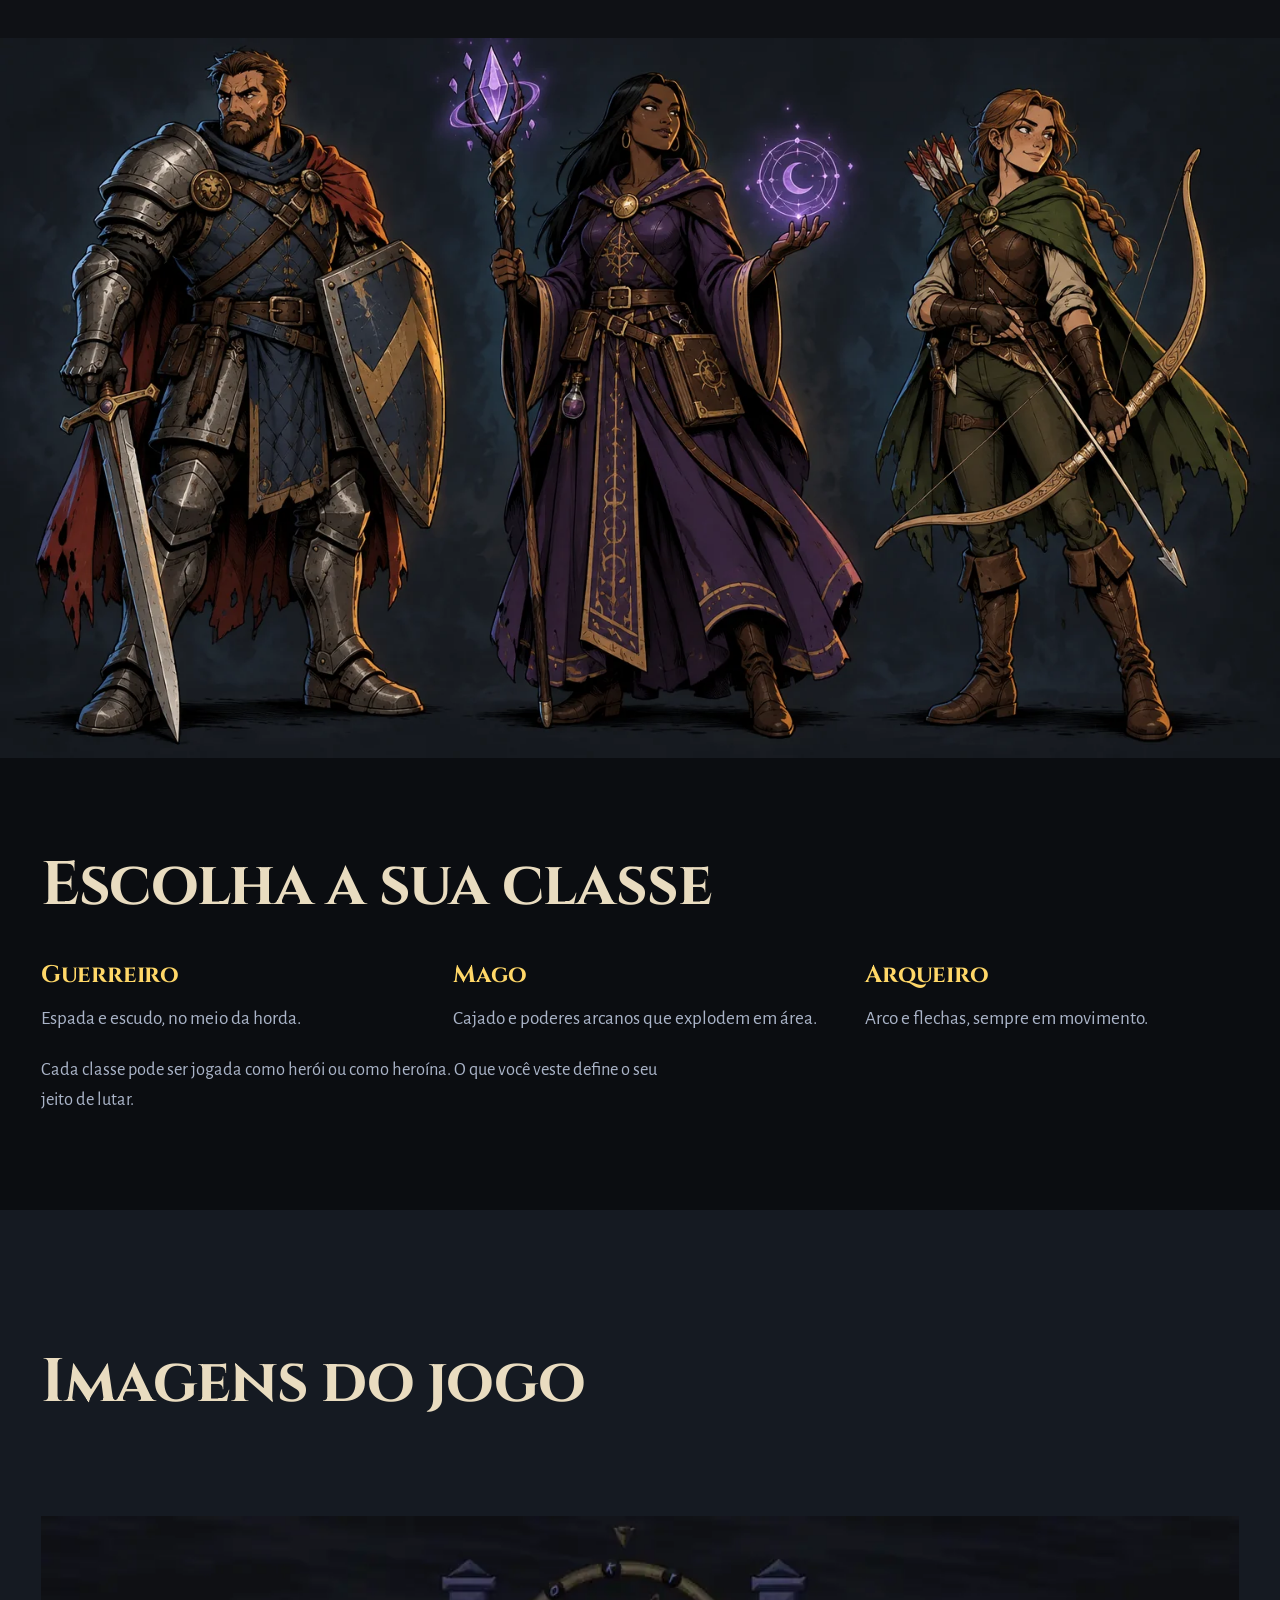
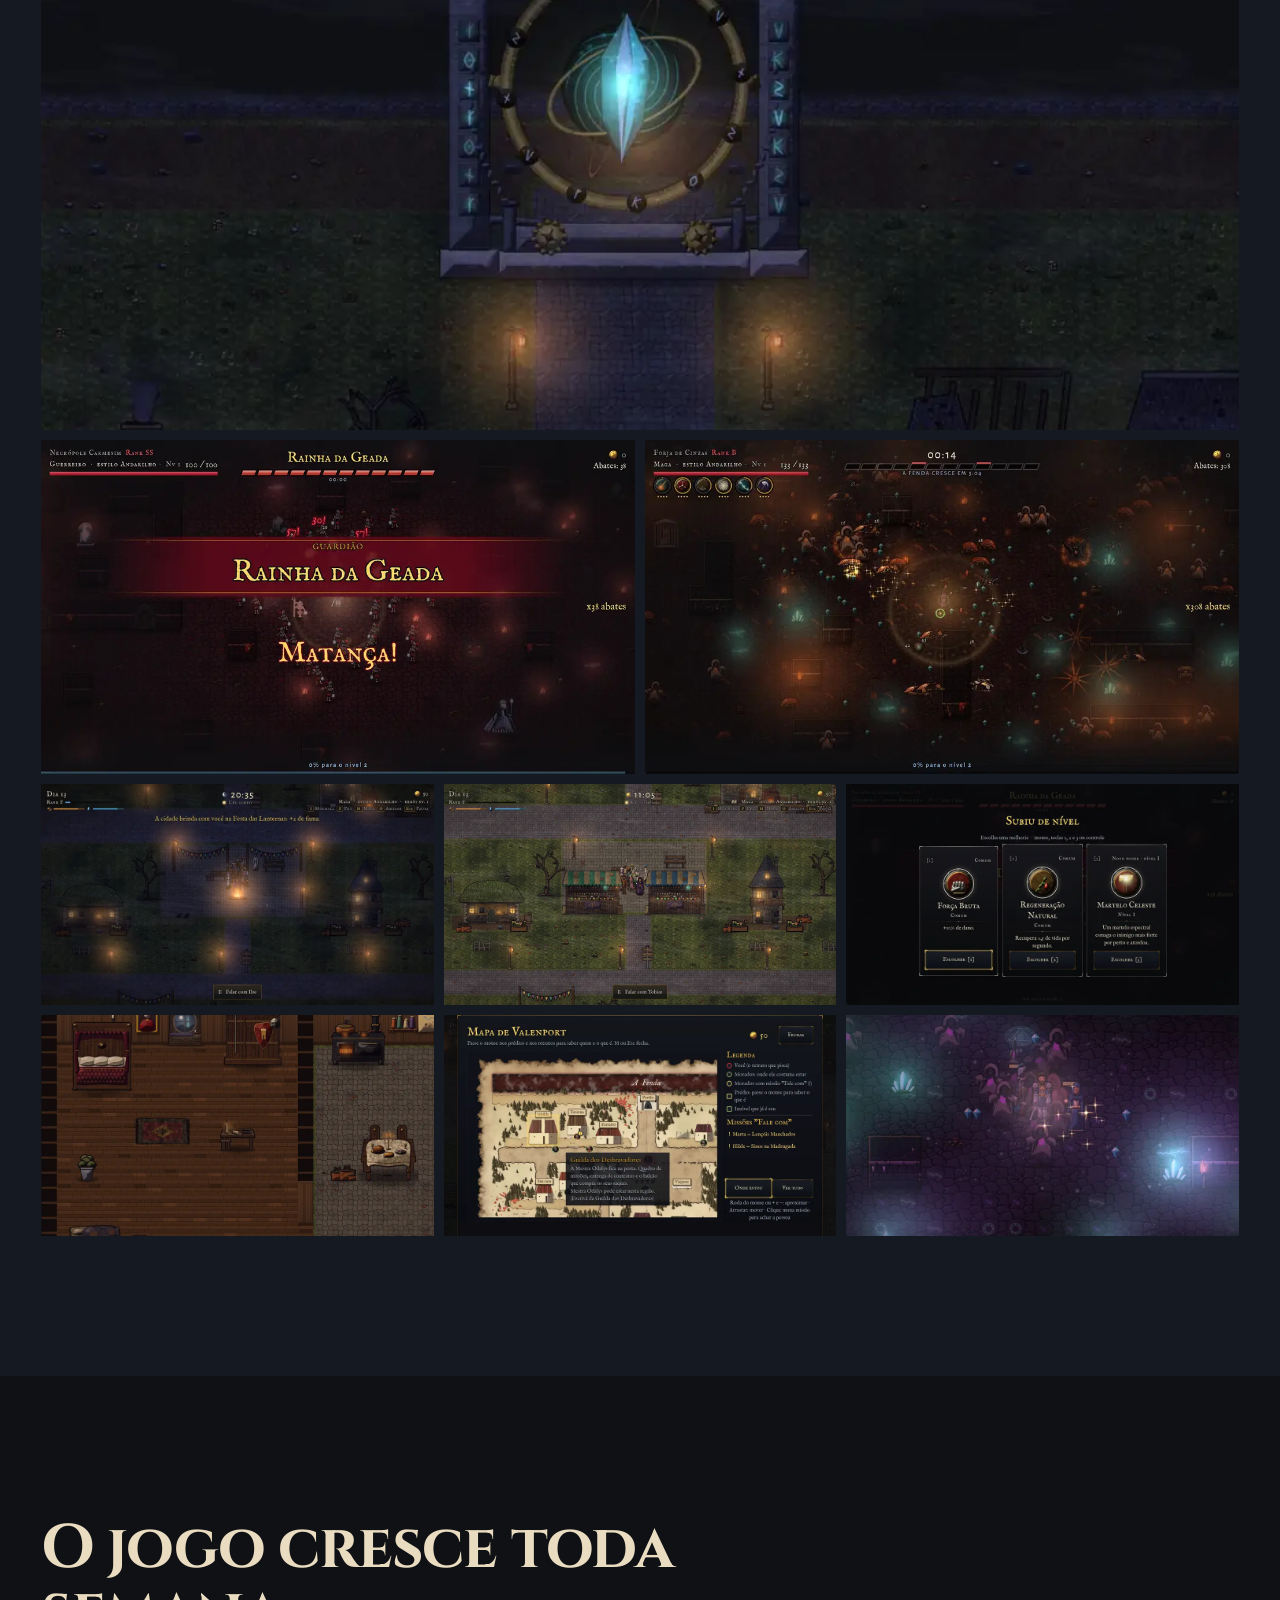
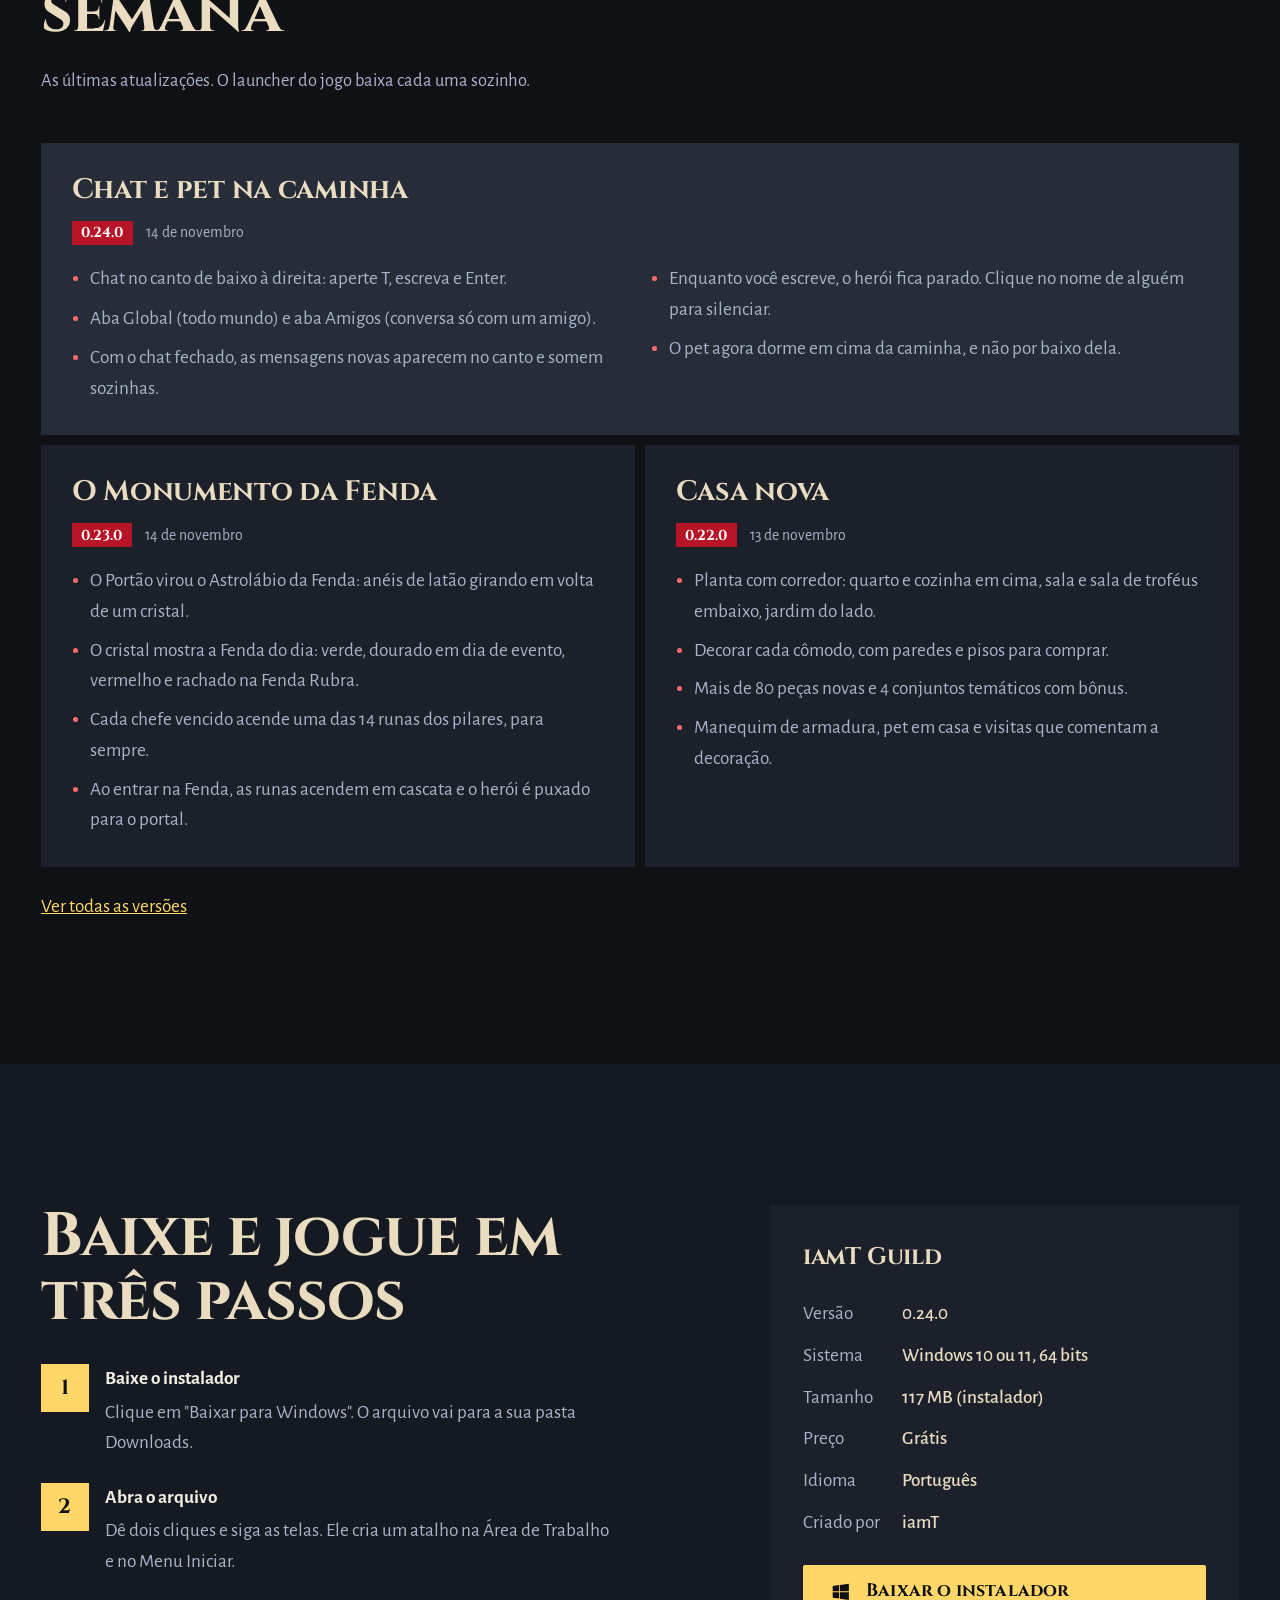
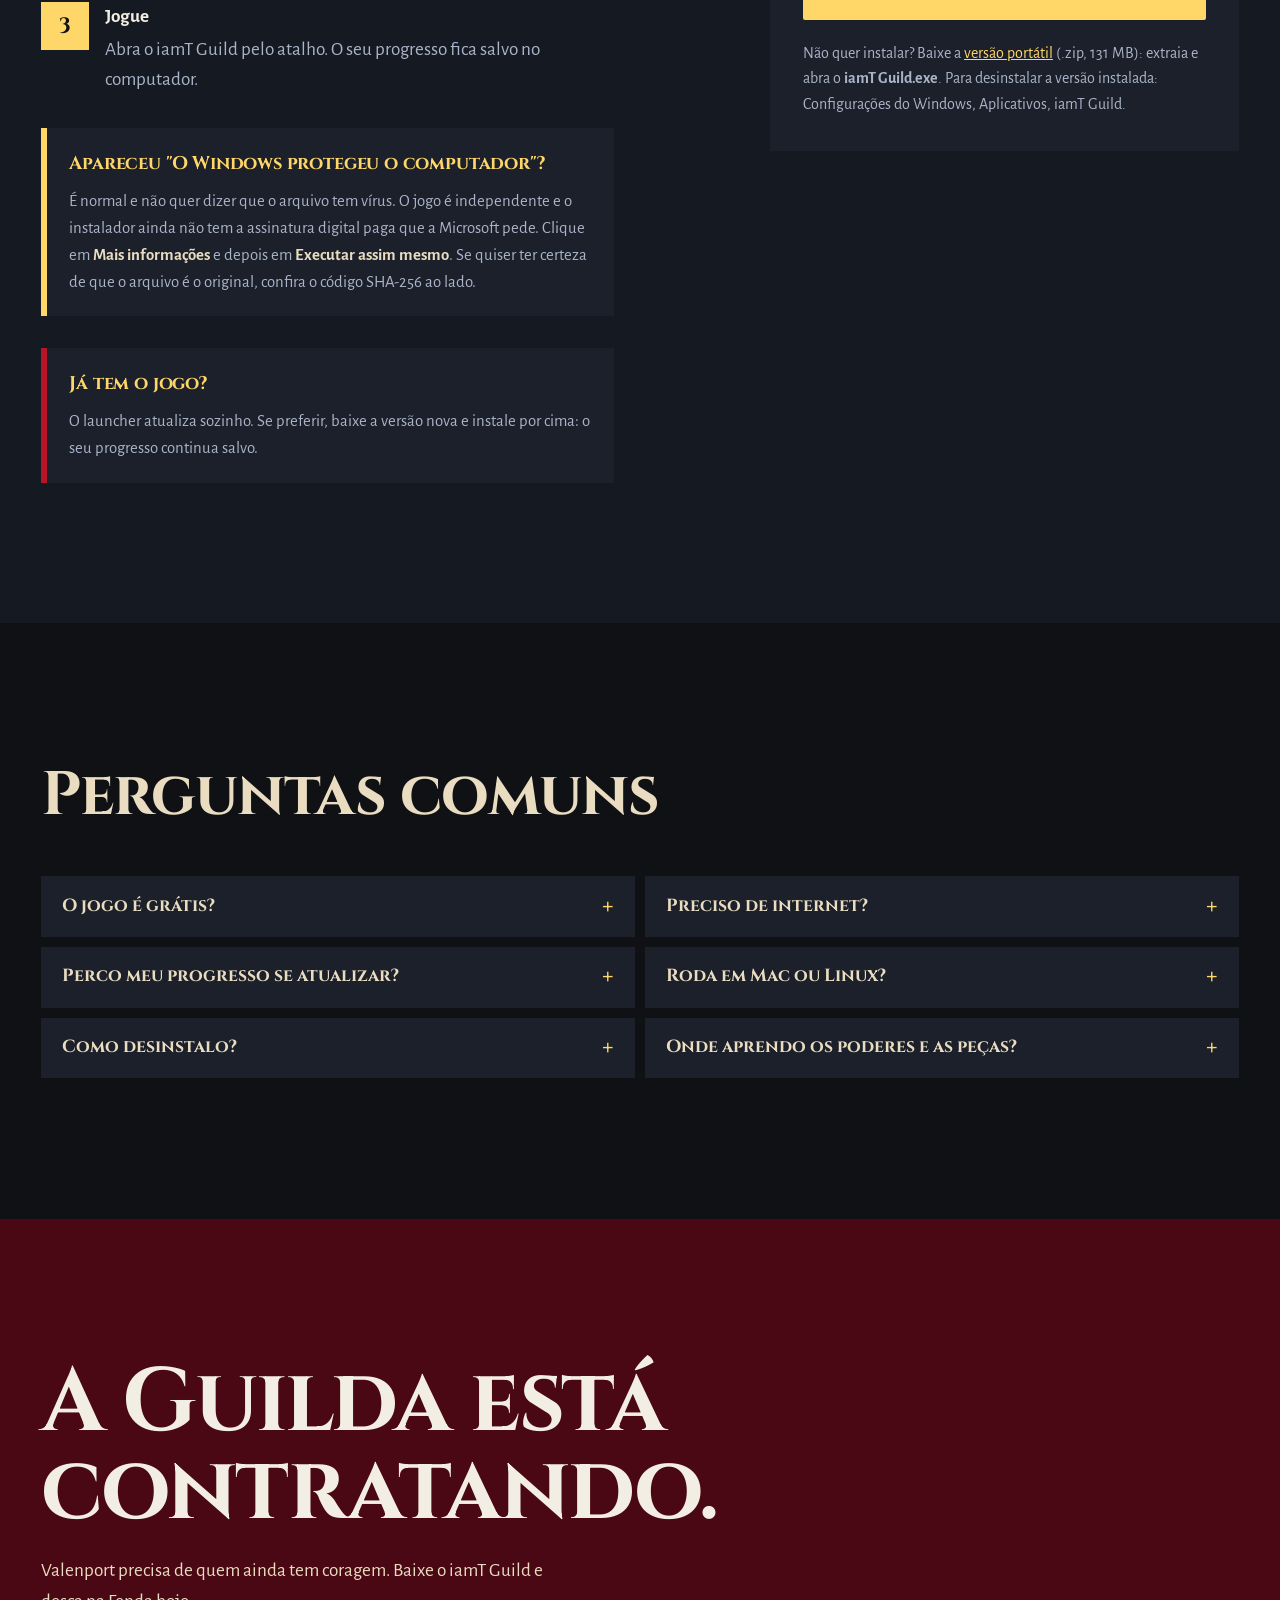
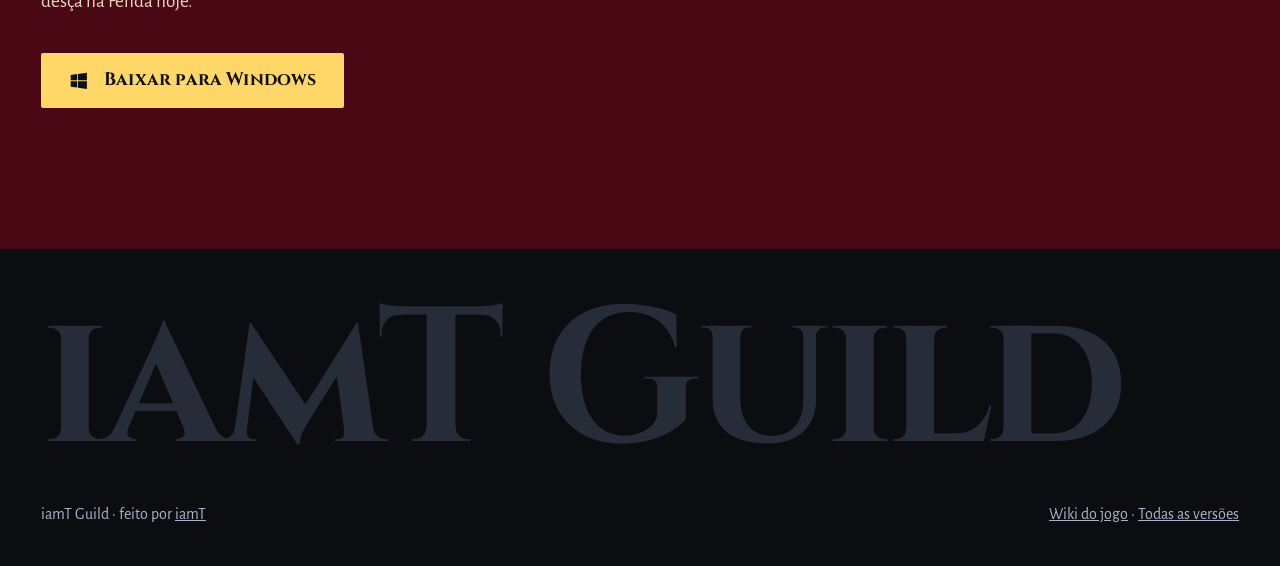
==== commit 12e92249: "Vídeo do topo toca mesmo com animações reduzidas no Windows; botão Pausar vídeo" ====
--- a/iamtguild/index.html
+++ b/iamtguild/index.html
@@ -54,6 +54,7 @@
         <a class="descer" href="#gameplay">Ver o jogo em ação</a>
       </div>
     </div>
+    <button class="pausa" id="pausa-abertura" type="button" aria-pressed="false" hidden>Pausar vídeo</button>
   </section>
 
   <div class="numeros">
@@ -341,9 +342,19 @@
 
   /* vídeo da abertura: só toca quando aparece na tela */
   var abertura = $("#video-abertura");
-  if (abertura && !calmo && !poucoDado) {
+  if (abertura && !poucoDado) {
     var tocaAbertura = function () { var p = abertura.play(); if (p && p.catch) p.catch(function () {}); };
-    new IntersectionObserver(function (i) { if (i[0].isIntersecting) tocaAbertura(); else abertura.pause(); }, { threshold: 0.1 }).observe(abertura);
+    new IntersectionObserver(function (i) { if (i[0].isIntersecting) { if (!pausado) tocaAbertura(); } else abertura.pause(); }, { threshold: 0.1 }).observe(abertura);
+    var pausa = $("#pausa-abertura"), pausado = false;
+    if (pausa) {
+      pausa.hidden = false;
+      pausa.addEventListener("click", function () {
+        pausado = !pausado;
+        if (pausado) abertura.pause(); else tocaAbertura();
+        pausa.textContent = pausado ? "Reproduzir vídeo" : "Pausar vídeo";
+        pausa.setAttribute("aria-pressed", String(pausado));
+      });
+    }
     abertura.addEventListener("playing", function () { var po = $(".abertura .poster"); if (po) po.style.visibility = "hidden"; });
   }
 
@@ -374,11 +385,12 @@
     if (palco.duration) abas[atual].style.setProperty("--p", (palco.currentTime / palco.duration * 100) + "%");
   });
   palco.addEventListener("ended", function () { mostrar((atual + 1) % abas.length, true); });
-  if (!calmo && !poucoDado) {
+  if (!poucoDado) {
     new IntersectionObserver(function (i) {
       if (i[0].isIntersecting) { var p = palco.play(); if (p && p.catch) p.catch(function () {}); } else palco.pause();
     }, { threshold: 0.45 }).observe(palco);
-  } else { palco.controls = true; }
+  }
+  if (calmo || poucoDado) palco.controls = true;
 
   /* galeria em tamanho grande */
   var botoes = $$("#galeria button"), zoom = $("#zoom"), zimg = $("#zoom-img"), zleg = $("#zoom-legenda"), pos = 0, voltarPara = null;
--- a/iamtguild/site.css
+++ b/iamtguild/site.css
@@ -235,3 +235,7 @@
   .js .revela { opacity: 1; transform: none; transition: none }
   .botao, .bloco .foto img, .galeria img { transition: none }
 }
+
+.abertura .pausa { position: absolute; right: var(--margem, 1.5rem); bottom: 1.5rem; background: rgba(15,17,21,.78); color: var(--texto); border: 0; padding: .55rem 1rem; font: 600 .95rem var(--corpo, inherit); cursor: pointer }
+.abertura .pausa:hover { background: var(--pedra-2) }
+.abertura .pausa[hidden] { display: none }
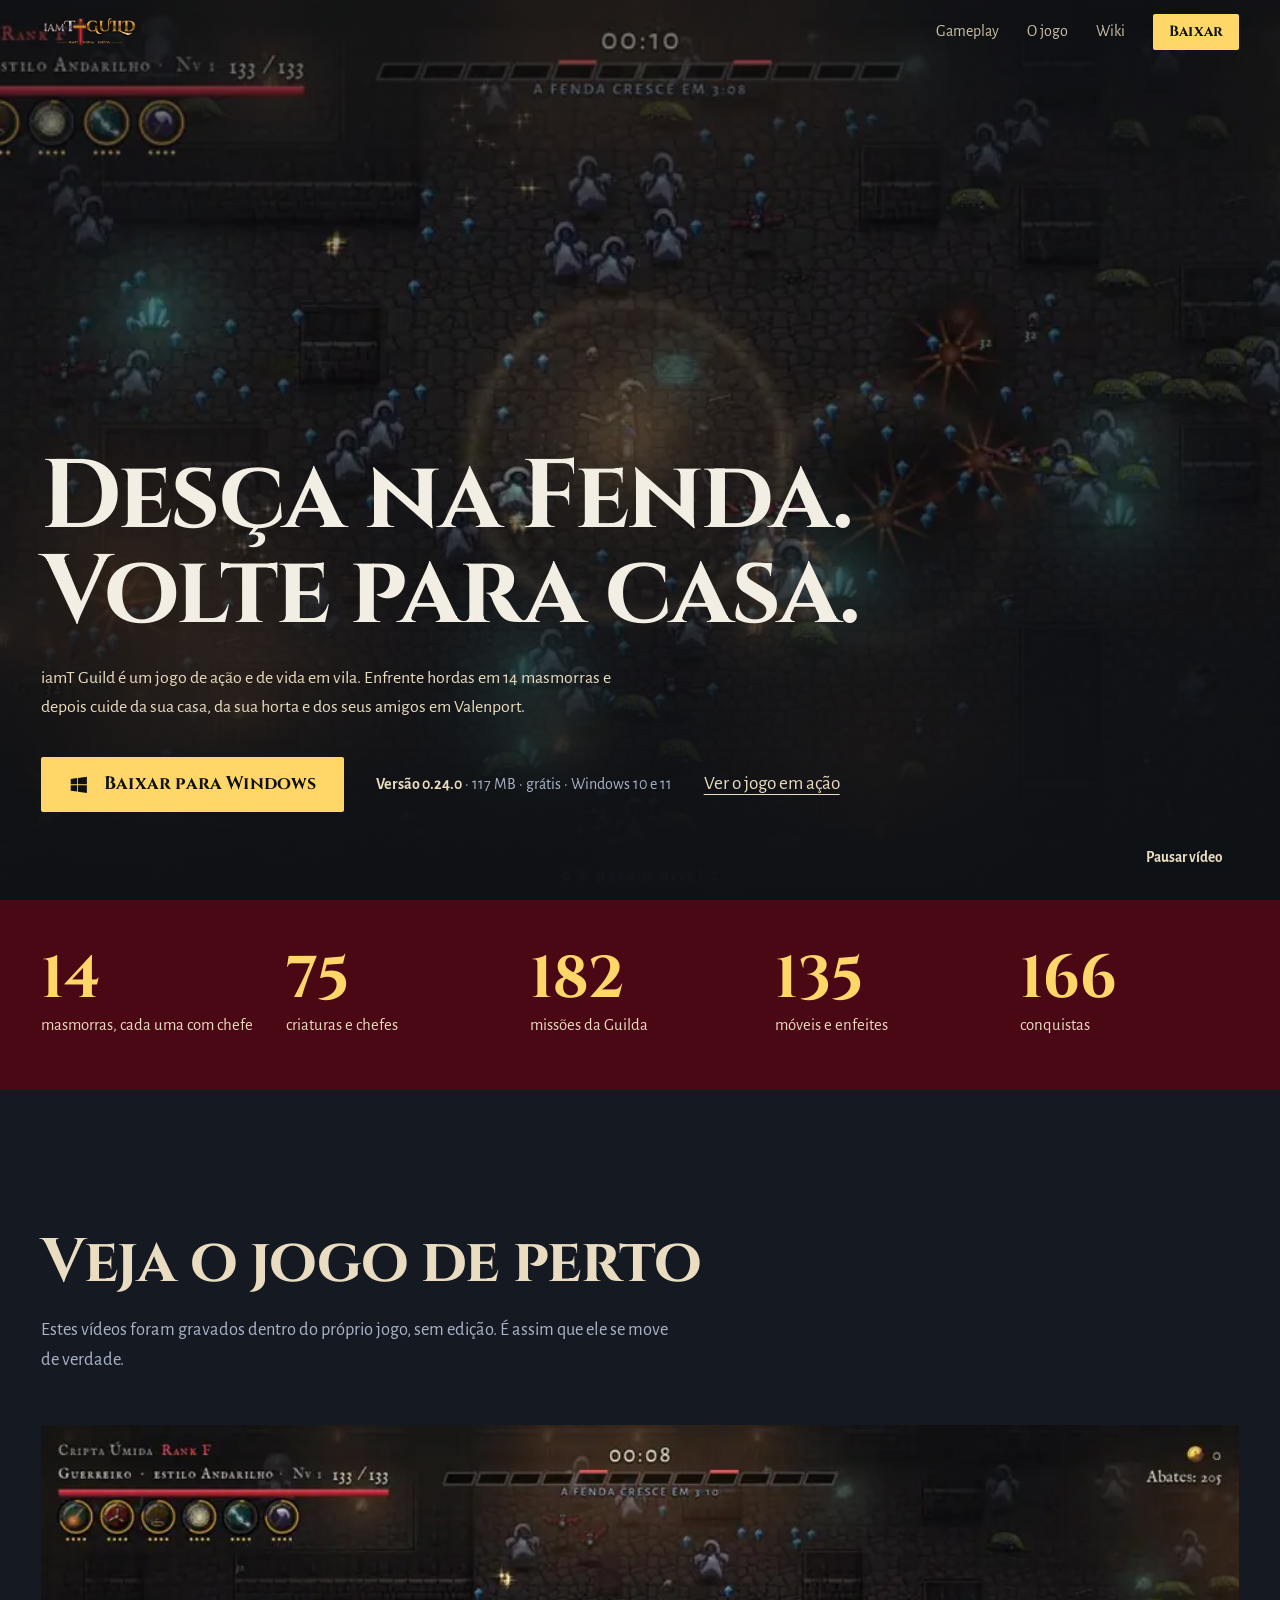
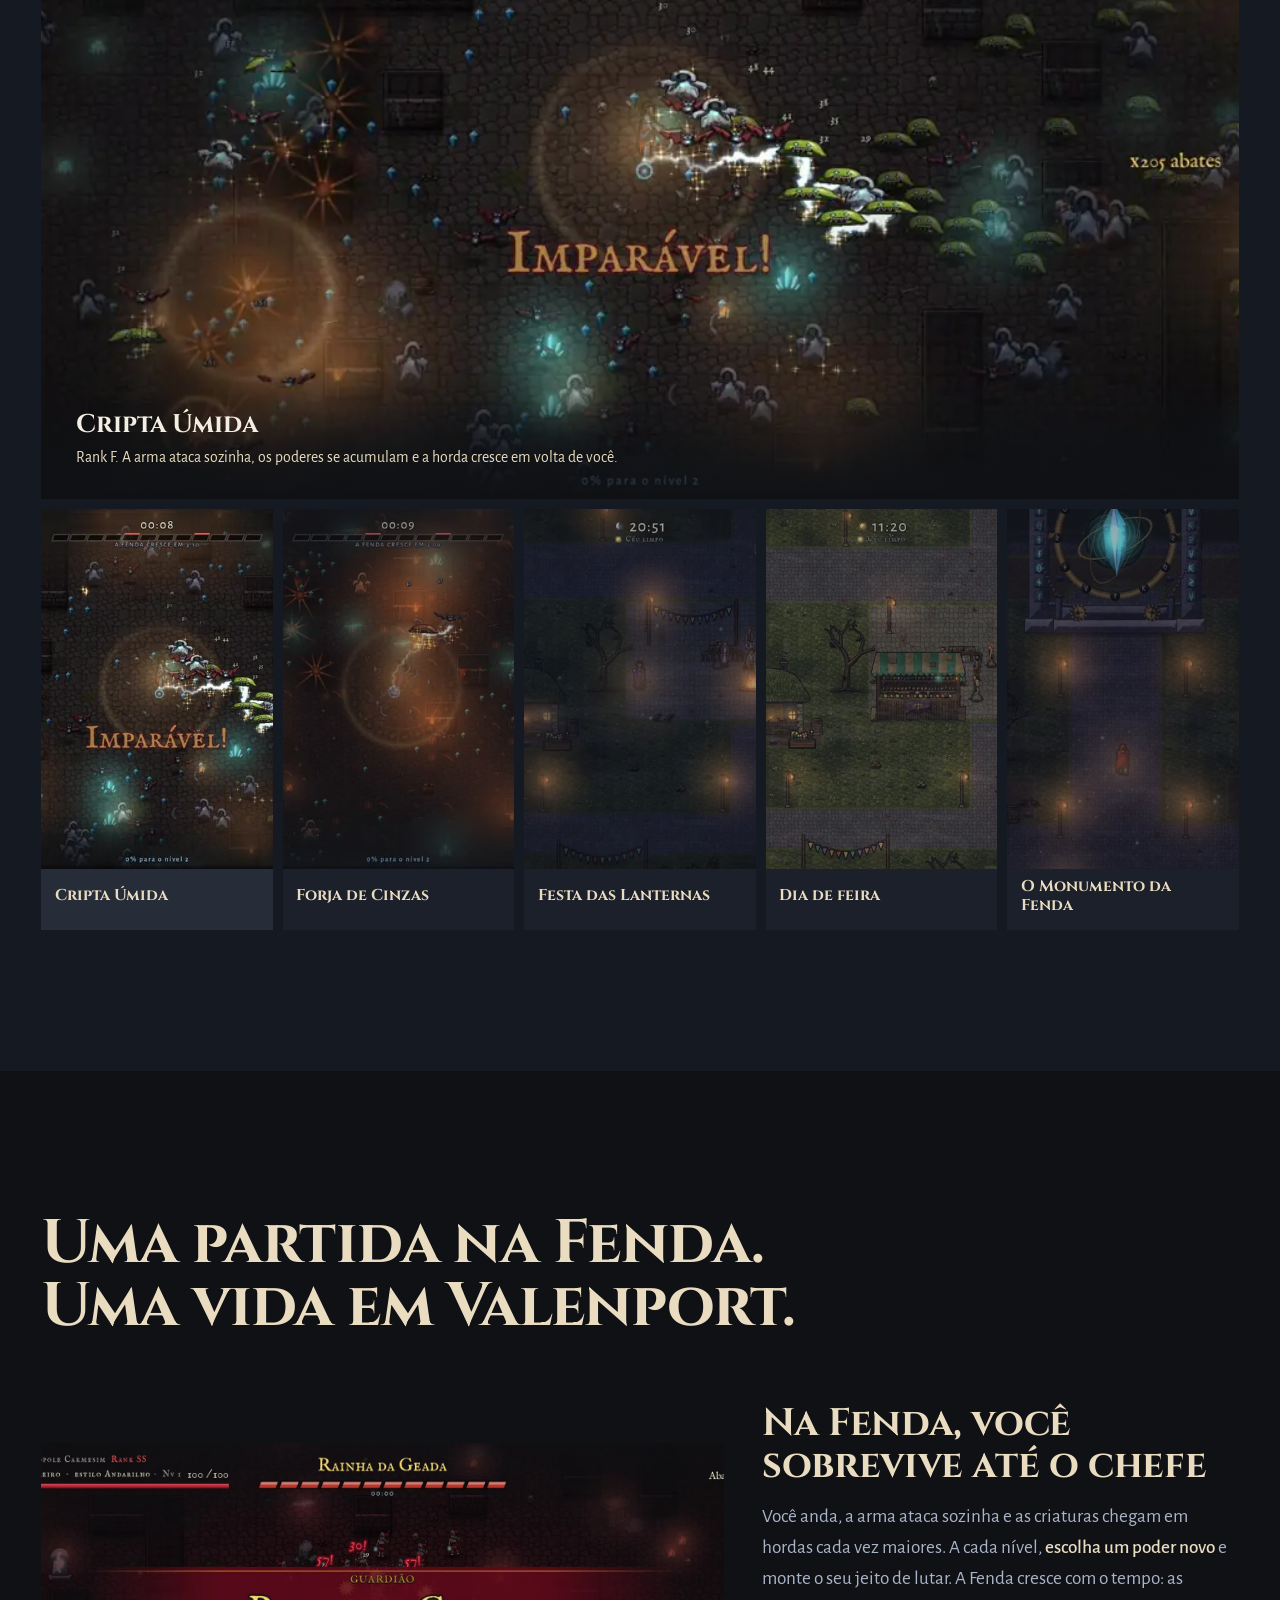
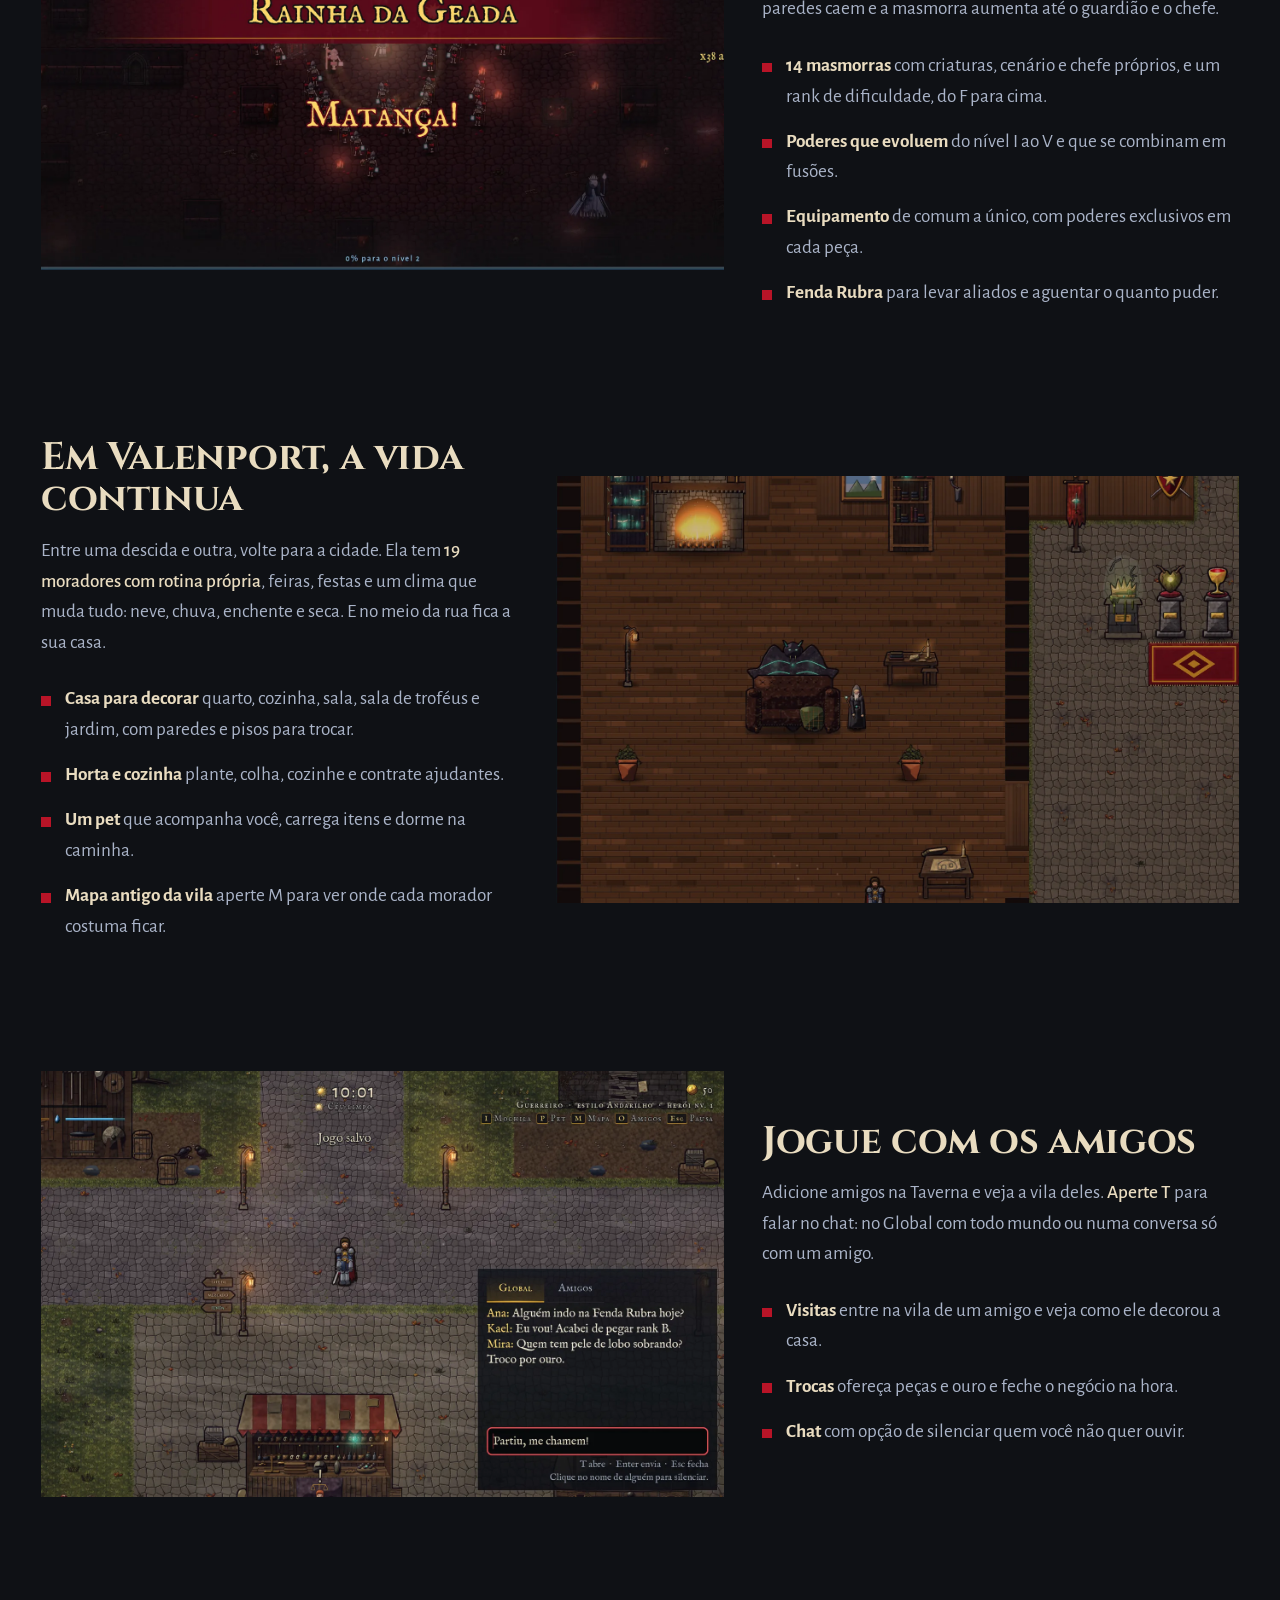
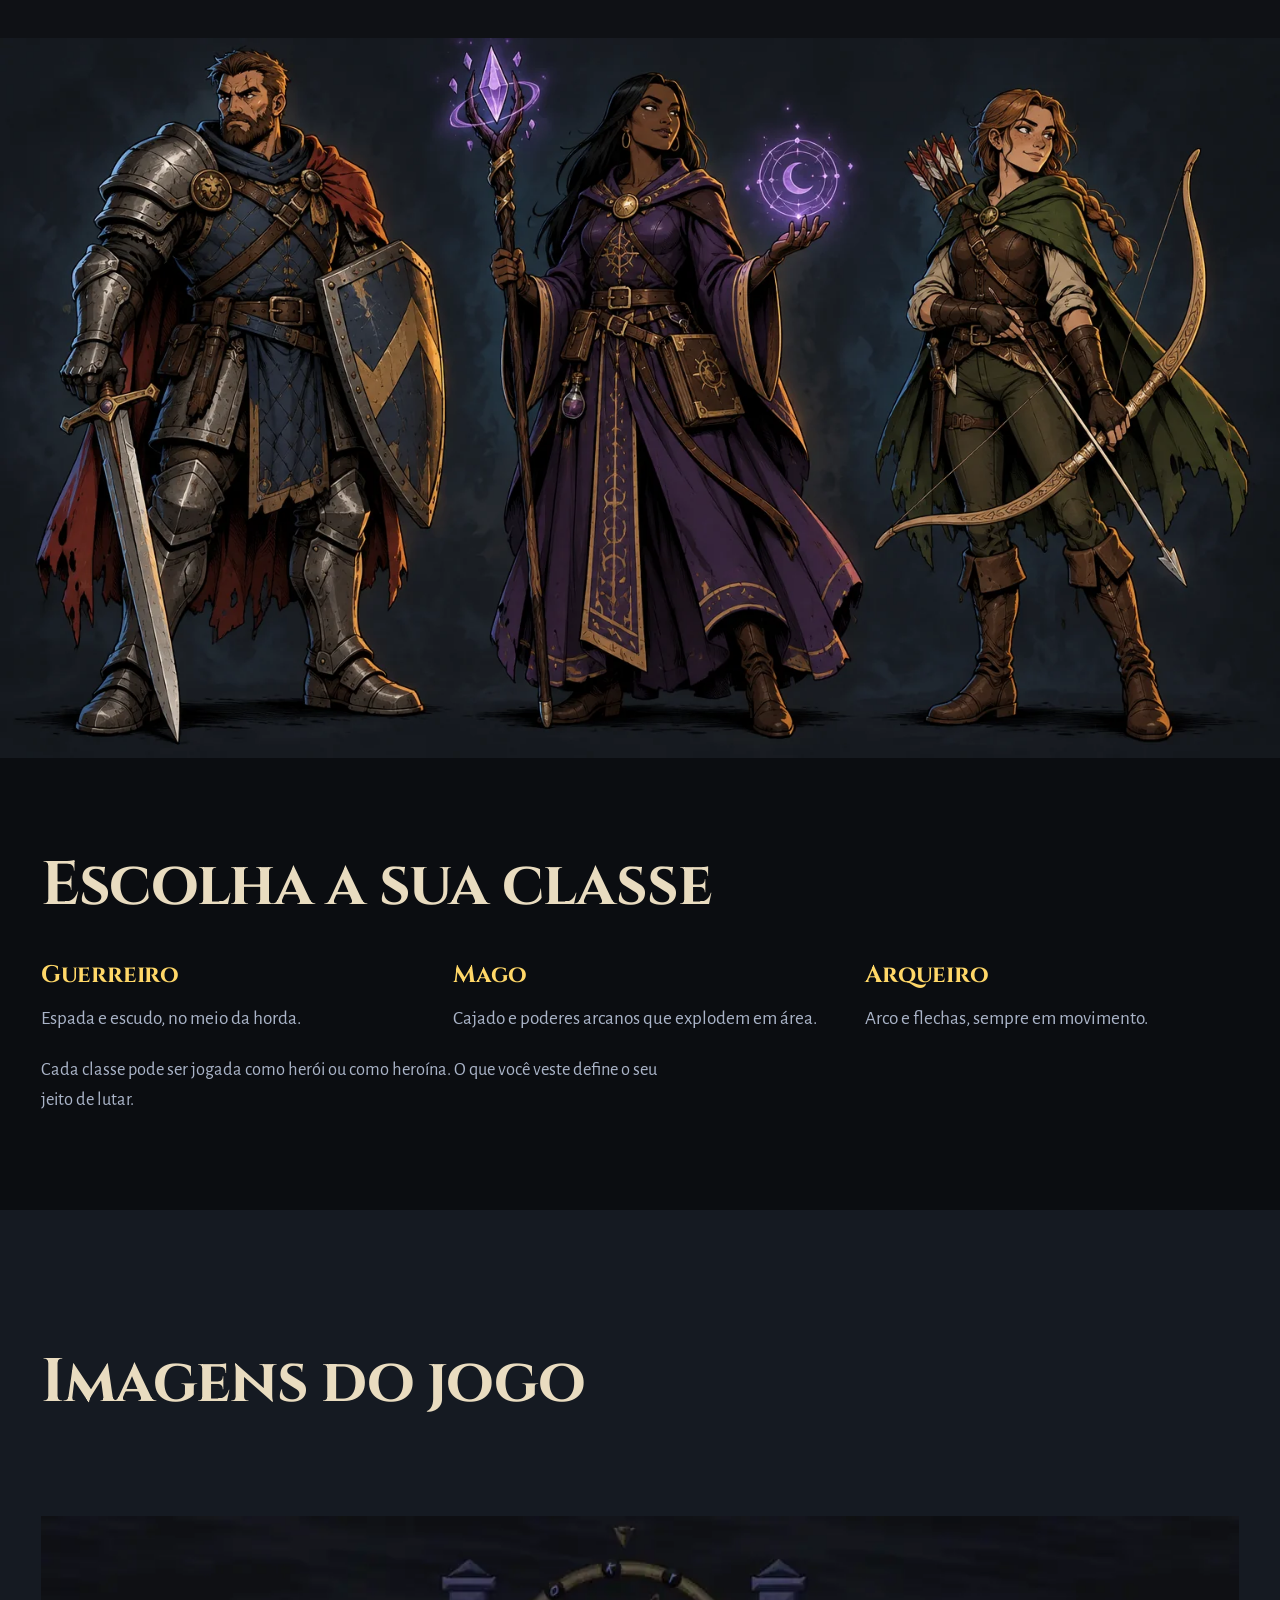
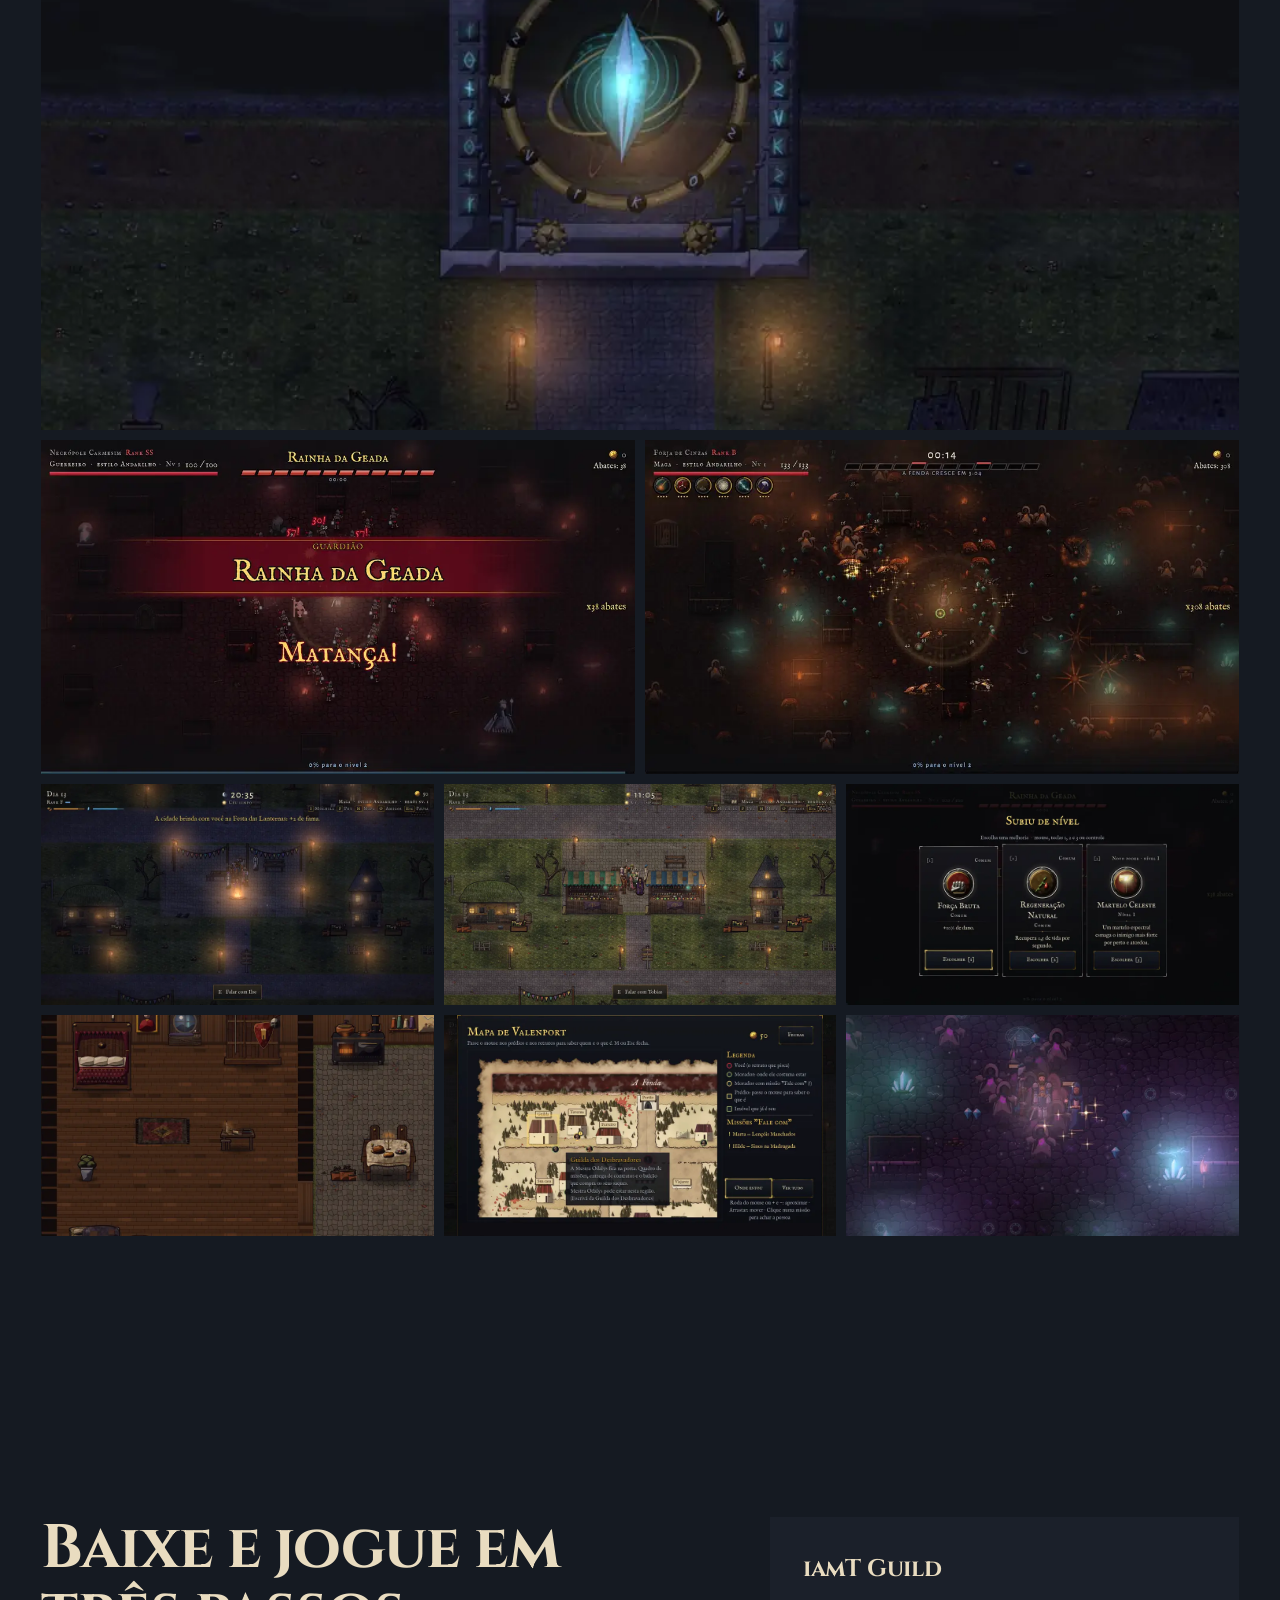
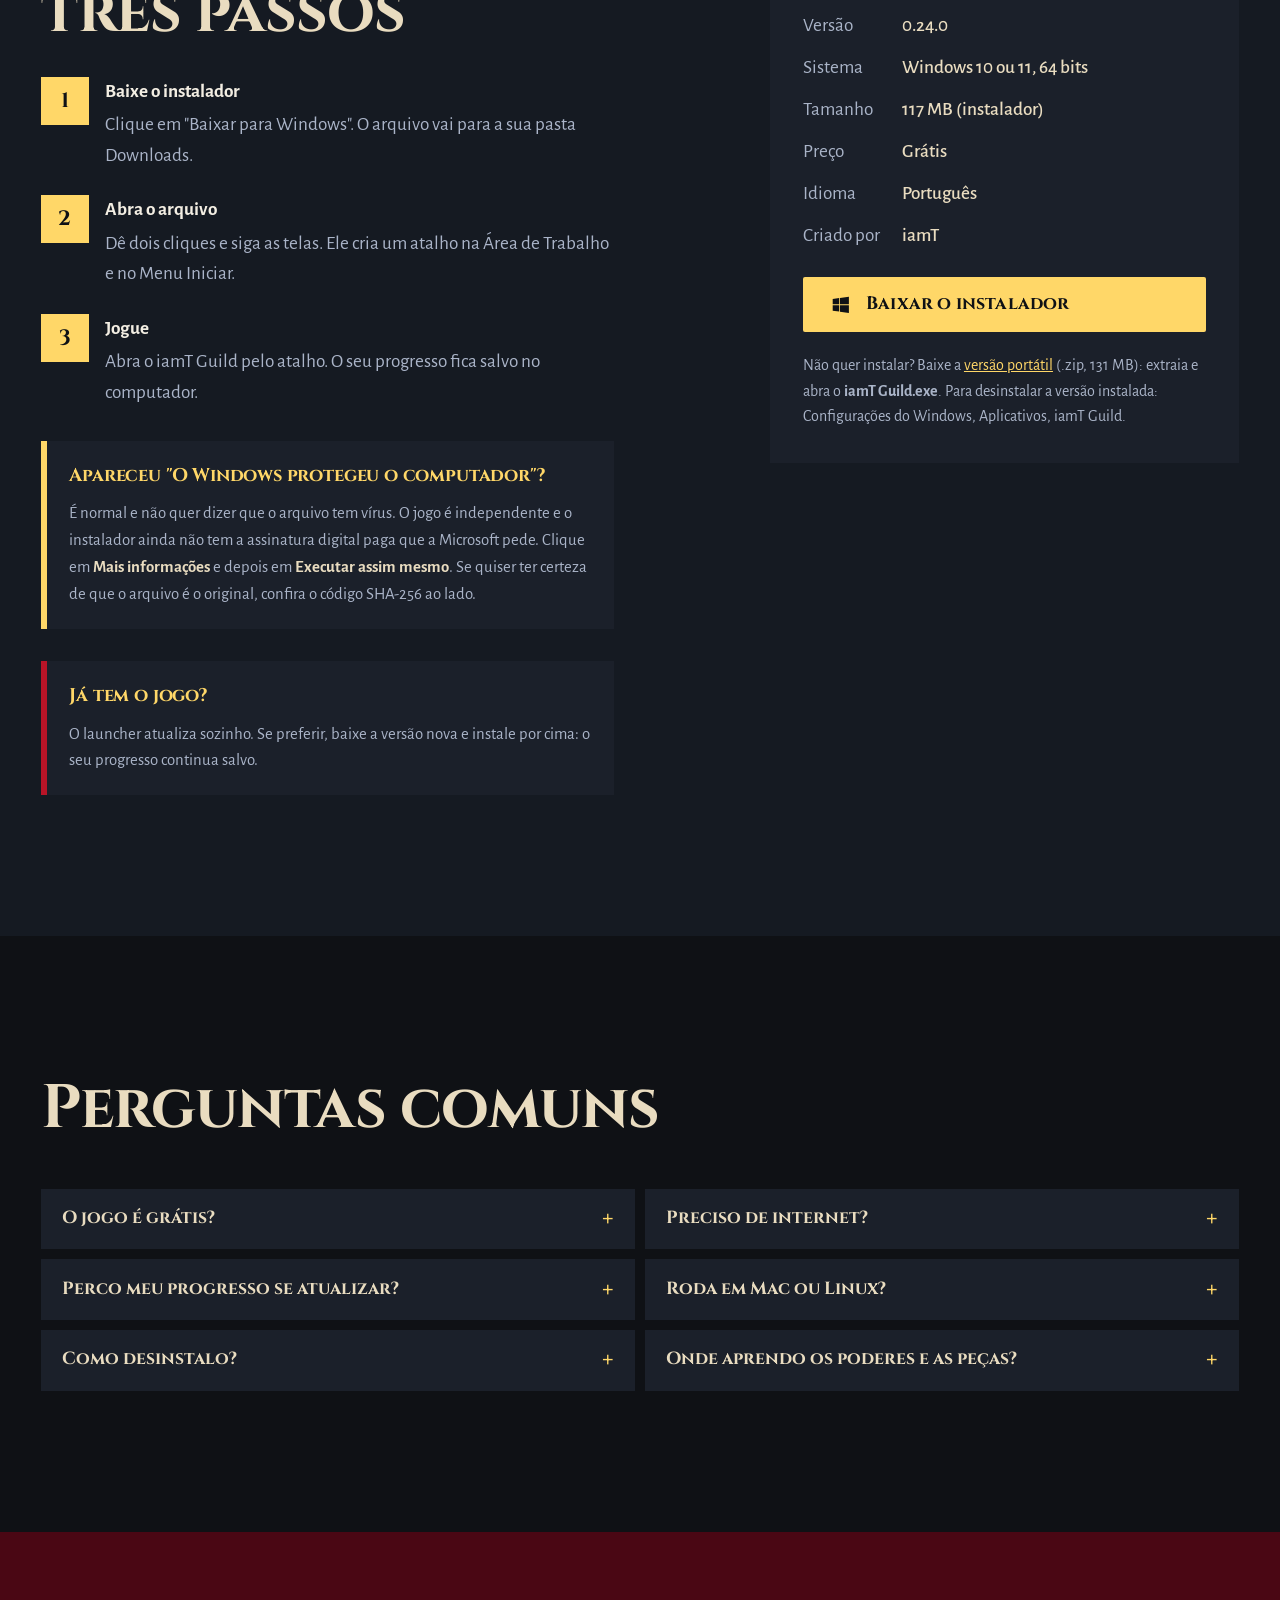
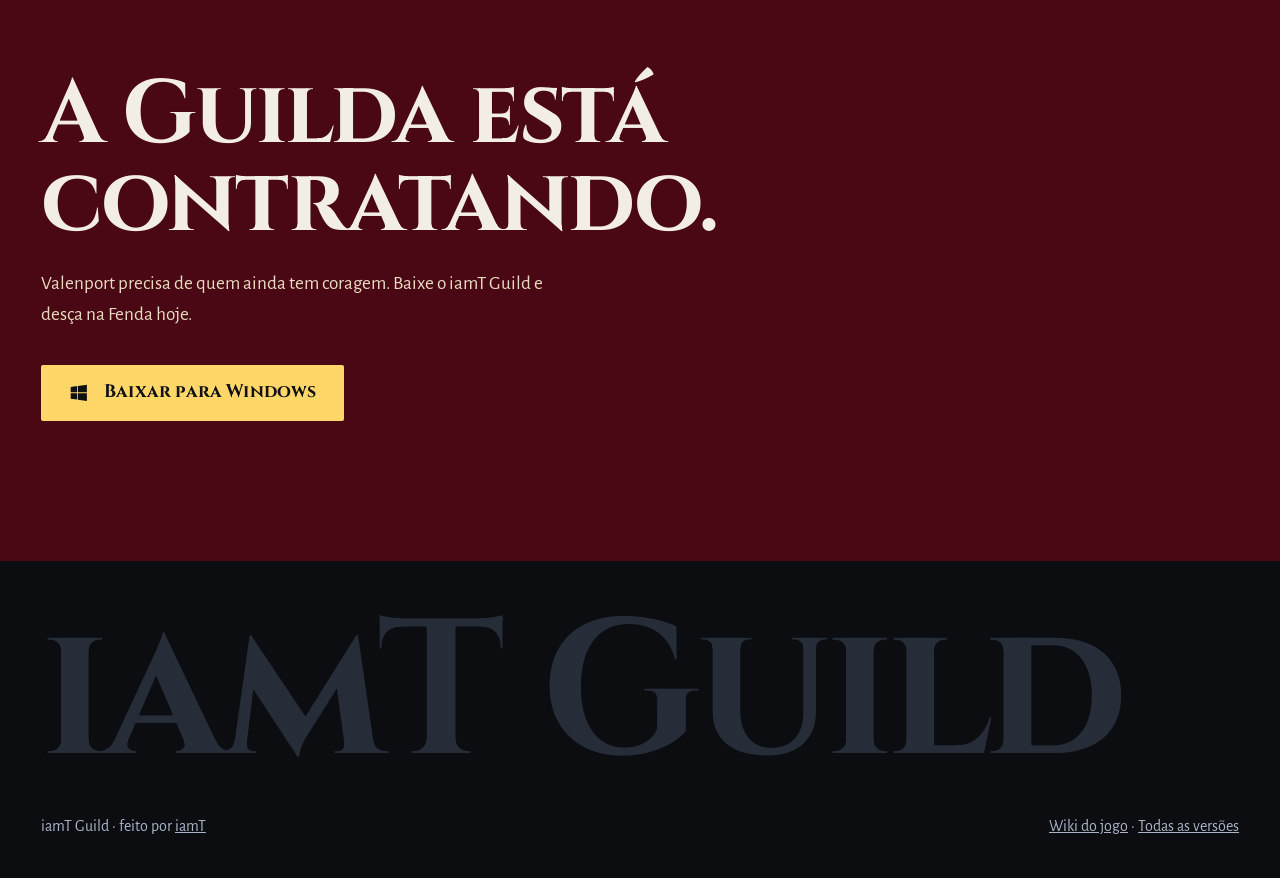
==== commit 2ad64309: "Site: remove seção de novidades" ====
--- a/iamtguild/index.html
+++ b/iamtguild/index.html
@@ -28,7 +28,6 @@
     <nav aria-label="Principal">
       <a href="#gameplay">Gameplay</a>
       <a href="#jogo">O jogo</a>
-      <a href="#novidades">Novidades</a>
       <a href="wiki/">Wiki</a>
       <a class="botao menor" data-baixar="instalador" href="#instalar">Baixar</a>
     </nav>
@@ -172,47 +171,6 @@
         <button class="revela" data-grande="img/g-mapa.webp"><img src="img/g-mapa-p.webp" width="1280" height="720" alt="O mapa antigo de Valenport, desenhado em pergaminho" loading="lazy"><span class="nome">O mapa de Valenport</span></button>
         <button class="revela" data-grande="img/g-rubra.webp"><img src="img/g-rubra-p.webp" width="1280" height="720" alt="O herói e dois aliados na Fenda Rubra" loading="lazy"><span class="nome">Fenda Rubra com aliados</span></button>
       </div>
-    </div>
-  </section>
-
-  <section class="secao" id="novidades" aria-labelledby="t-novidades">
-    <div class="miolo">
-      <h2 class="titulo-grande revela" id="t-novidades">O jogo cresce toda semana</h2>
-      <p class="intro revela">As últimas atualizações. O launcher do jogo baixa cada uma sozinho.</p>
-      <div class="versoes" id="versoes">
-        <article class="versao revela">
-          <h3>Chat e pet na caminha</h3>
-          <p class="meta"><span class="tag">0.24.0</span><span class="data">14 de novembro</span></p>
-          <ul>
-            <li>Chat no canto de baixo à direita: aperte T, escreva e Enter.</li>
-            <li>Aba Global (todo mundo) e aba Amigos (conversa só com um amigo).</li>
-            <li>Com o chat fechado, as mensagens novas aparecem no canto e somem sozinhas.</li>
-            <li>Enquanto você escreve, o herói fica parado. Clique no nome de alguém para silenciar.</li>
-            <li>O pet agora dorme em cima da caminha, e não por baixo dela.</li>
-          </ul>
-        </article>
-        <article class="versao revela">
-          <h3>O Monumento da Fenda</h3>
-          <p class="meta"><span class="tag">0.23.0</span><span class="data">14 de novembro</span></p>
-          <ul>
-            <li>O Portão virou o Astrolábio da Fenda: anéis de latão girando em volta de um cristal.</li>
-            <li>O cristal mostra a Fenda do dia: verde, dourado em dia de evento, vermelho e rachado na Fenda Rubra.</li>
-            <li>Cada chefe vencido acende uma das 14 runas dos pilares, para sempre.</li>
-            <li>Ao entrar na Fenda, as runas acendem em cascata e o herói é puxado para o portal.</li>
-          </ul>
-        </article>
-        <article class="versao revela">
-          <h3>Casa nova</h3>
-          <p class="meta"><span class="tag">0.22.0</span><span class="data">13 de novembro</span></p>
-          <ul>
-            <li>Planta com corredor: quarto e cozinha em cima, sala e sala de troféus embaixo, jardim do lado.</li>
-            <li>Decorar cada cômodo, com paredes e pisos para comprar.</li>
-            <li>Mais de 80 peças novas e 4 conjuntos temáticos com bônus.</li>
-            <li>Manequim de armadura, pet em casa e visitas que comentam a decoração.</li>
-          </ul>
-        </article>
-      </div>
-      <p class="todas"><a href="https://github.com/iamtgames/iamtgames.github.io/releases">Ver todas as versões</a></p>
     </div>
   </section>
 
@@ -419,26 +377,6 @@
   function mb(bytes) { return Math.round(bytes / 1048576) + " MB"; }
   var meses = ["janeiro", "fevereiro", "março", "abril", "maio", "junho", "julho", "agosto", "setembro", "outubro", "novembro", "dezembro"];
   function limpar(t) { return t.replace(/\*\*/g, "").replace(/`/g, "").trim(); }
-  function desenharVersoes(lista) {
-    var alvo = $("#versoes"), novos = [];
-    lista.slice(0, 5).forEach(function (r, n) {
-      var linhas = (r.body || "").split(/\r?\n/).map(limpar).filter(Boolean);
-      var titulo = (linhas.shift() || "").replace(/\s*\([\d.]+\)\s*:?\s*$/, "").replace(/:$/, "");
-      var itens = linhas.filter(function (l) { return /^[-*]\s/.test(l); }).map(function (l) { return l.replace(/^[-*]\s+/, ""); });
-      if (!titulo || !itens.length) return;
-      var d = new Date(r.published_at);
-      var art = document.createElement("article"); art.className = "versao revela visivel";
-      var tag = document.createElement("span"); tag.className = "tag"; tag.textContent = r.tag_name.replace("iamtguild-", "");
-      var dt = document.createElement("span"); dt.className = "data"; dt.textContent = d.getDate() + " de " + meses[d.getMonth()];
-      var h = document.createElement("h3"); h.textContent = titulo;
-      var ul = document.createElement("ul");
-      itens.slice(0, n === 0 ? 6 : 4).forEach(function (t) { var li = document.createElement("li"); li.textContent = t; ul.appendChild(li); });
-      var meta = document.createElement("p"); meta.className = "meta"; meta.appendChild(tag); meta.appendChild(dt);
-      art.appendChild(h); art.appendChild(meta); art.appendChild(ul);
-      novos.push(art);
-    });
-    if (novos.length >= 2) { alvo.textContent = ""; novos.forEach(function (a) { alvo.appendChild(a); }); }
-  }
   function aplicar(lista) {
     var releases = lista.filter(function (r) { return /^iamtguild-/.test(r.tag_name) && !r.draft; });
     var minha = releases.filter(function (r) { return r.tag_name === "iamtguild-" + VERSAO; })[0];
@@ -453,7 +391,6 @@
         }
       });
     }
-    desenharVersoes(releases);
   }
   try {
     var guardado = sessionStorage.getItem("iamt-releases");
--- a/iamtguild/site.css
+++ b/iamtguild/site.css
@@ -142,18 +142,6 @@
 .zoom .ant { left: 1rem; right: auto }
 
 /* ---------- novidades ---------- */
-.versoes { margin-top: clamp(2rem, 4vw, 3rem); display: grid; grid-template-columns: repeat(2, 1fr); gap: 10px }
-.versao { background: var(--pedra); padding: clamp(1.3rem, 2.4vw, 2rem) }
-.versao:first-child { grid-column: 1 / -1; background: var(--pedra-2) }
-.versao .tag { display: inline-block; background: var(--carmesim); color: #fff; padding: .15rem .6rem; font: 700 .9rem var(--titulo) }
-.versao .data { margin-left: .8rem; color: var(--apagado); font-size: .98rem }
-.versao .meta { margin-top: .7rem }
-.versao h3 { margin-top: 0; font-size: clamp(1.3rem, 2.2vw, 1.8rem); line-height: 1.15 }
-.versao ul { margin: 1rem 0 0; padding-left: 1.15rem; display: grid; gap: .5rem; color: var(--apagado) }
-.versao li::marker { color: var(--carmesim-claro) }
-.versao:first-child ul { columns: 2; column-gap: 2.5rem; display: block }
-.versao:first-child li { break-inside: avoid; margin-bottom: .55rem }
-.todas { margin-top: 1.6rem }
 
 /* ---------- instalar ---------- */
 .instalar { display: grid; grid-template-columns: repeat(12, 1fr); gap: clamp(2rem, 4vw, 4rem); align-items: start }
@@ -213,9 +201,7 @@
   .bloco .texto, .instalar .ficha { margin-top: 1.6rem }
   .abas { display: flex; overflow-x: auto; scroll-snap-type: x mandatory; padding-bottom: 6px }
   .aba { flex: 0 0 11.5rem; scroll-snap-align: start; align-content: start }
-  .versoes, .perguntas { grid-template-columns: 1fr }
-  .versao:first-child ul { columns: 1 }
-  .classes { grid-template-columns: 1fr }
+  .perguntas, .classes { grid-template-columns: 1fr }
   .galeria { grid-template-columns: repeat(2, 1fr) }
   .galeria button, .galeria button.larga { grid-column: span 1 }
   .galeria button.enorme { grid-column: span 2 }
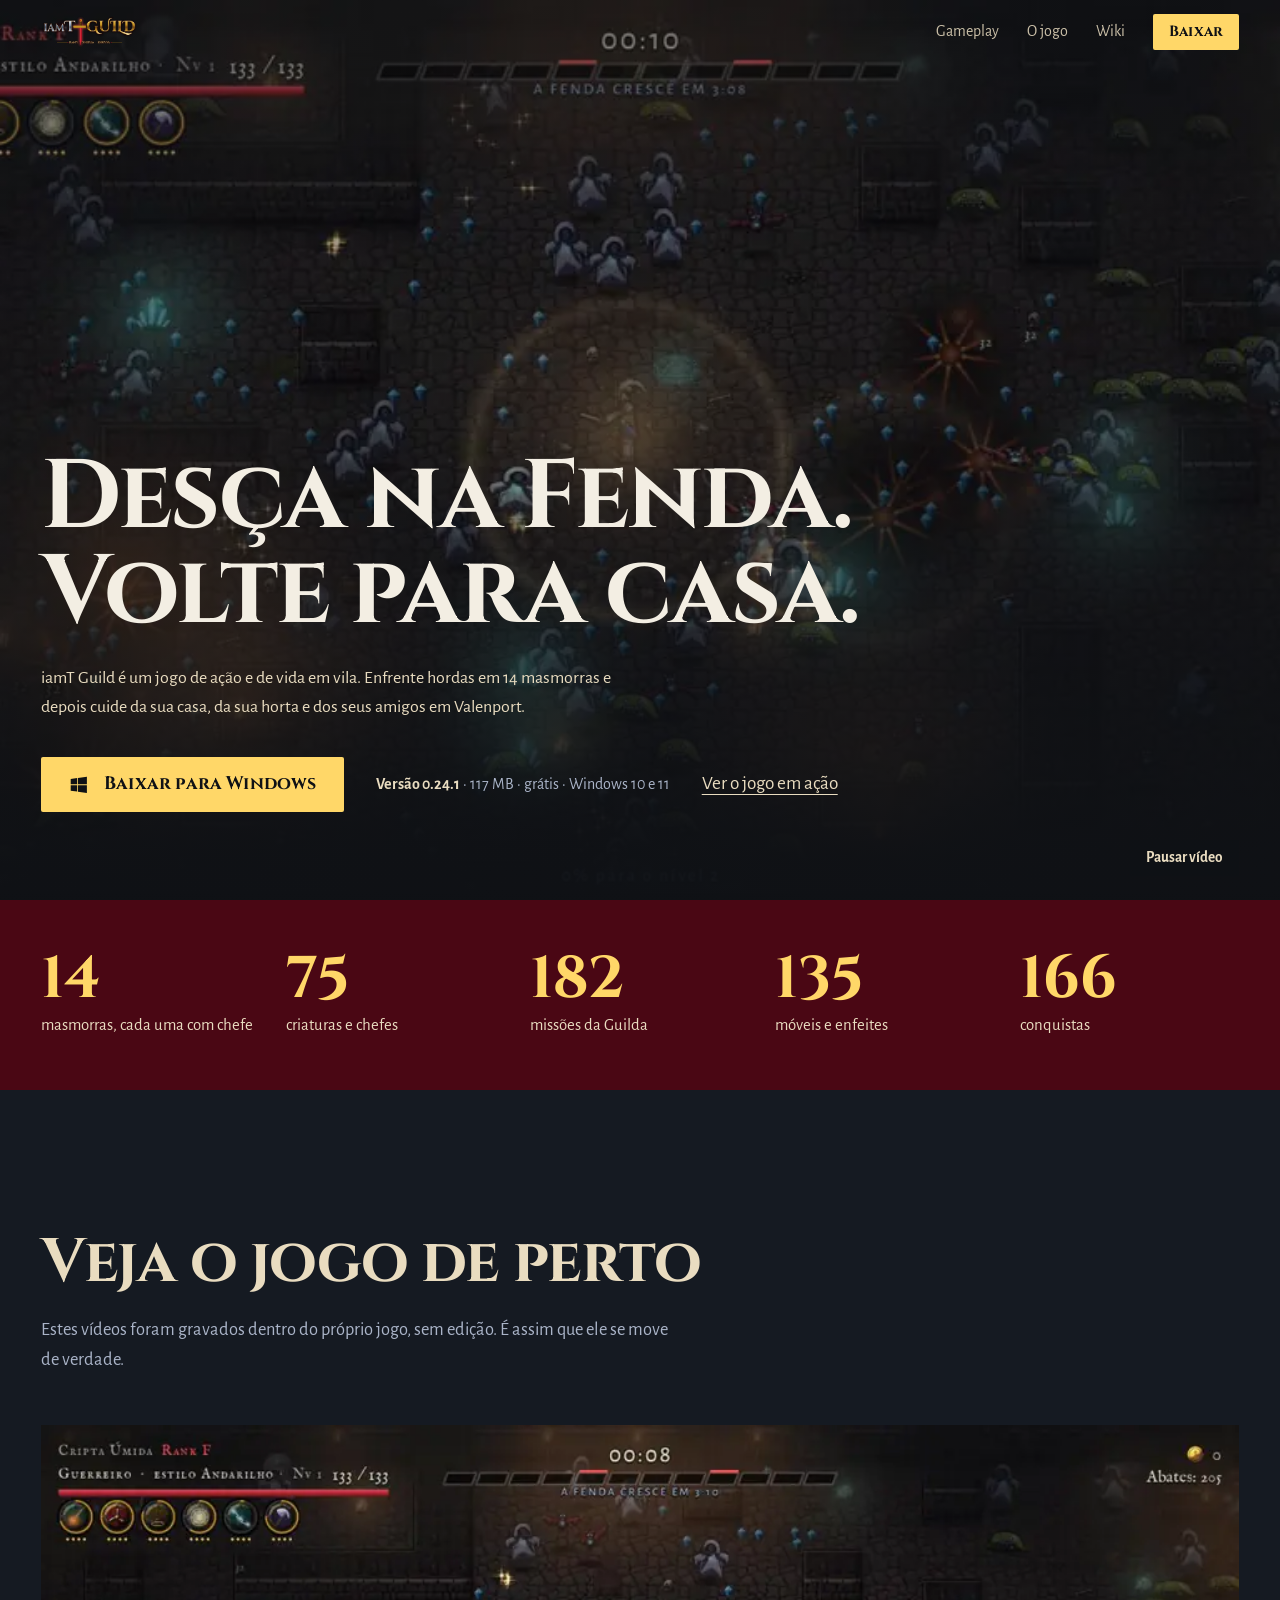
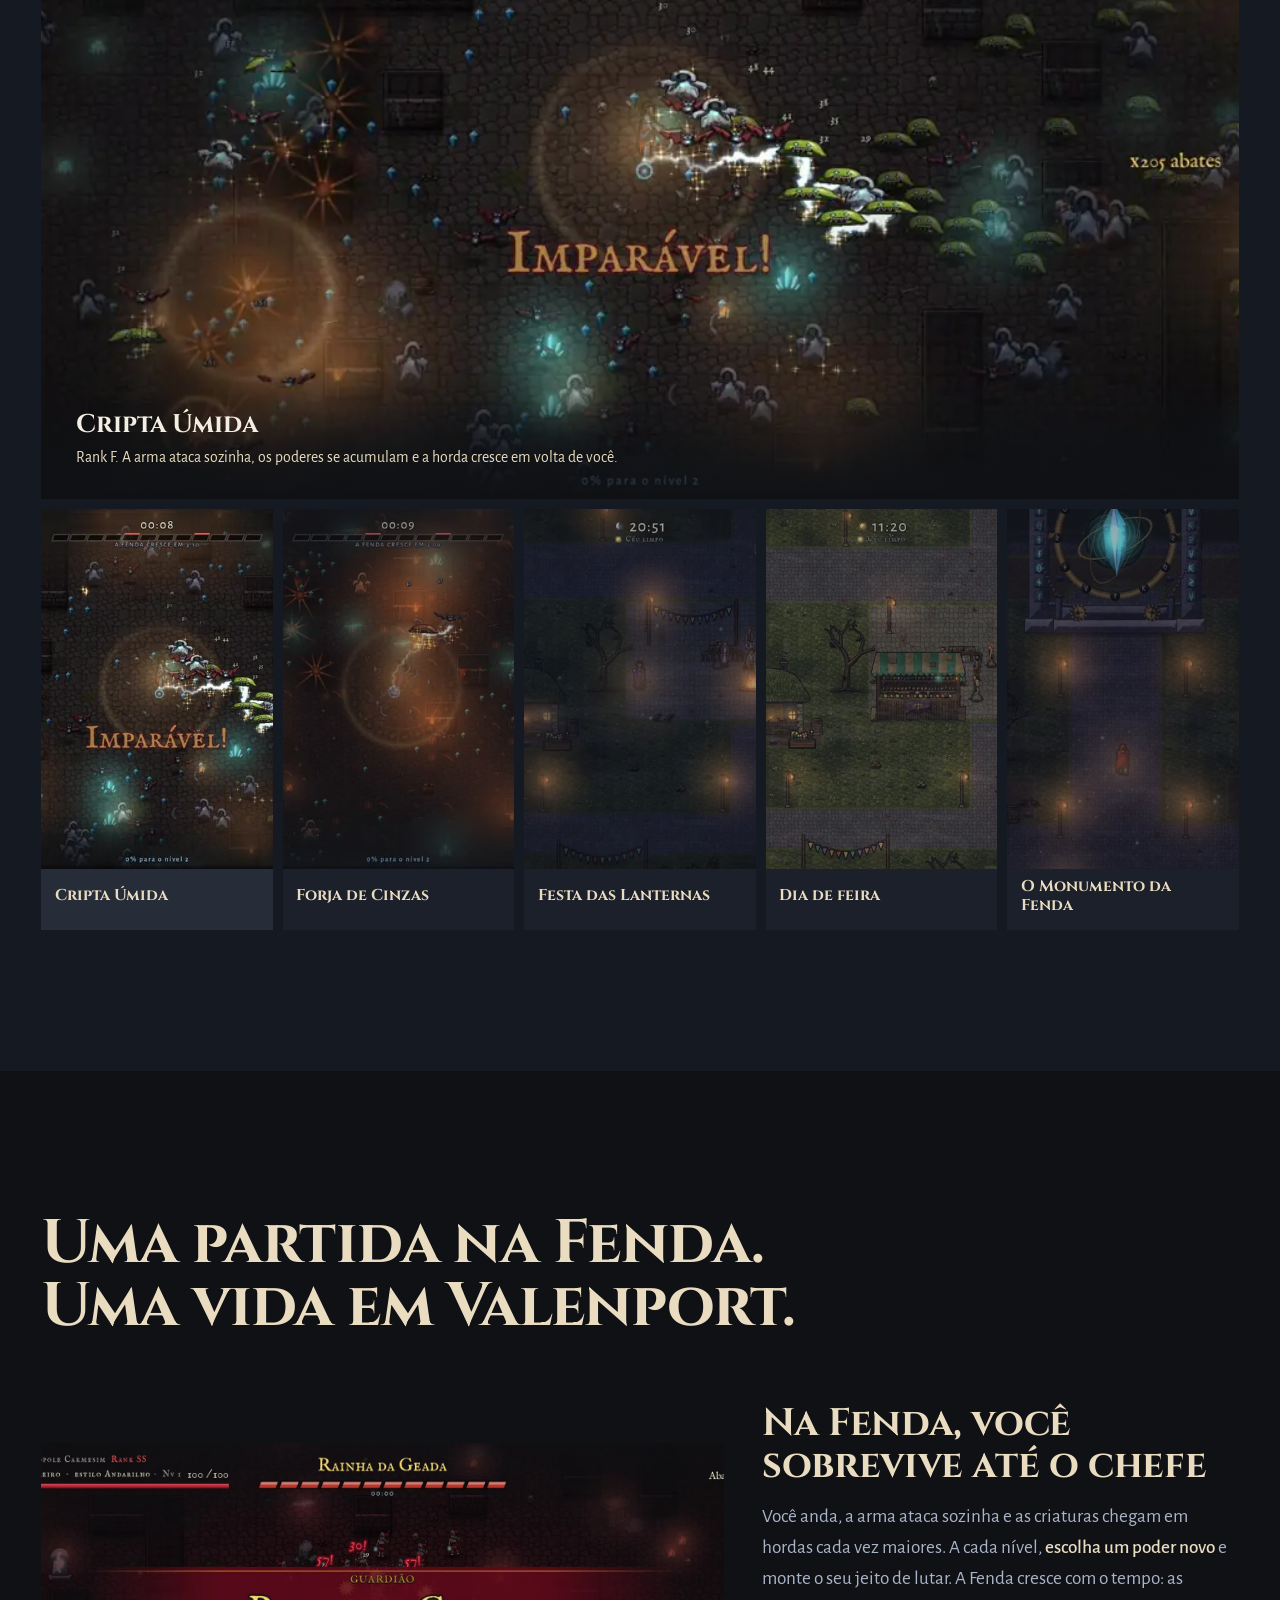
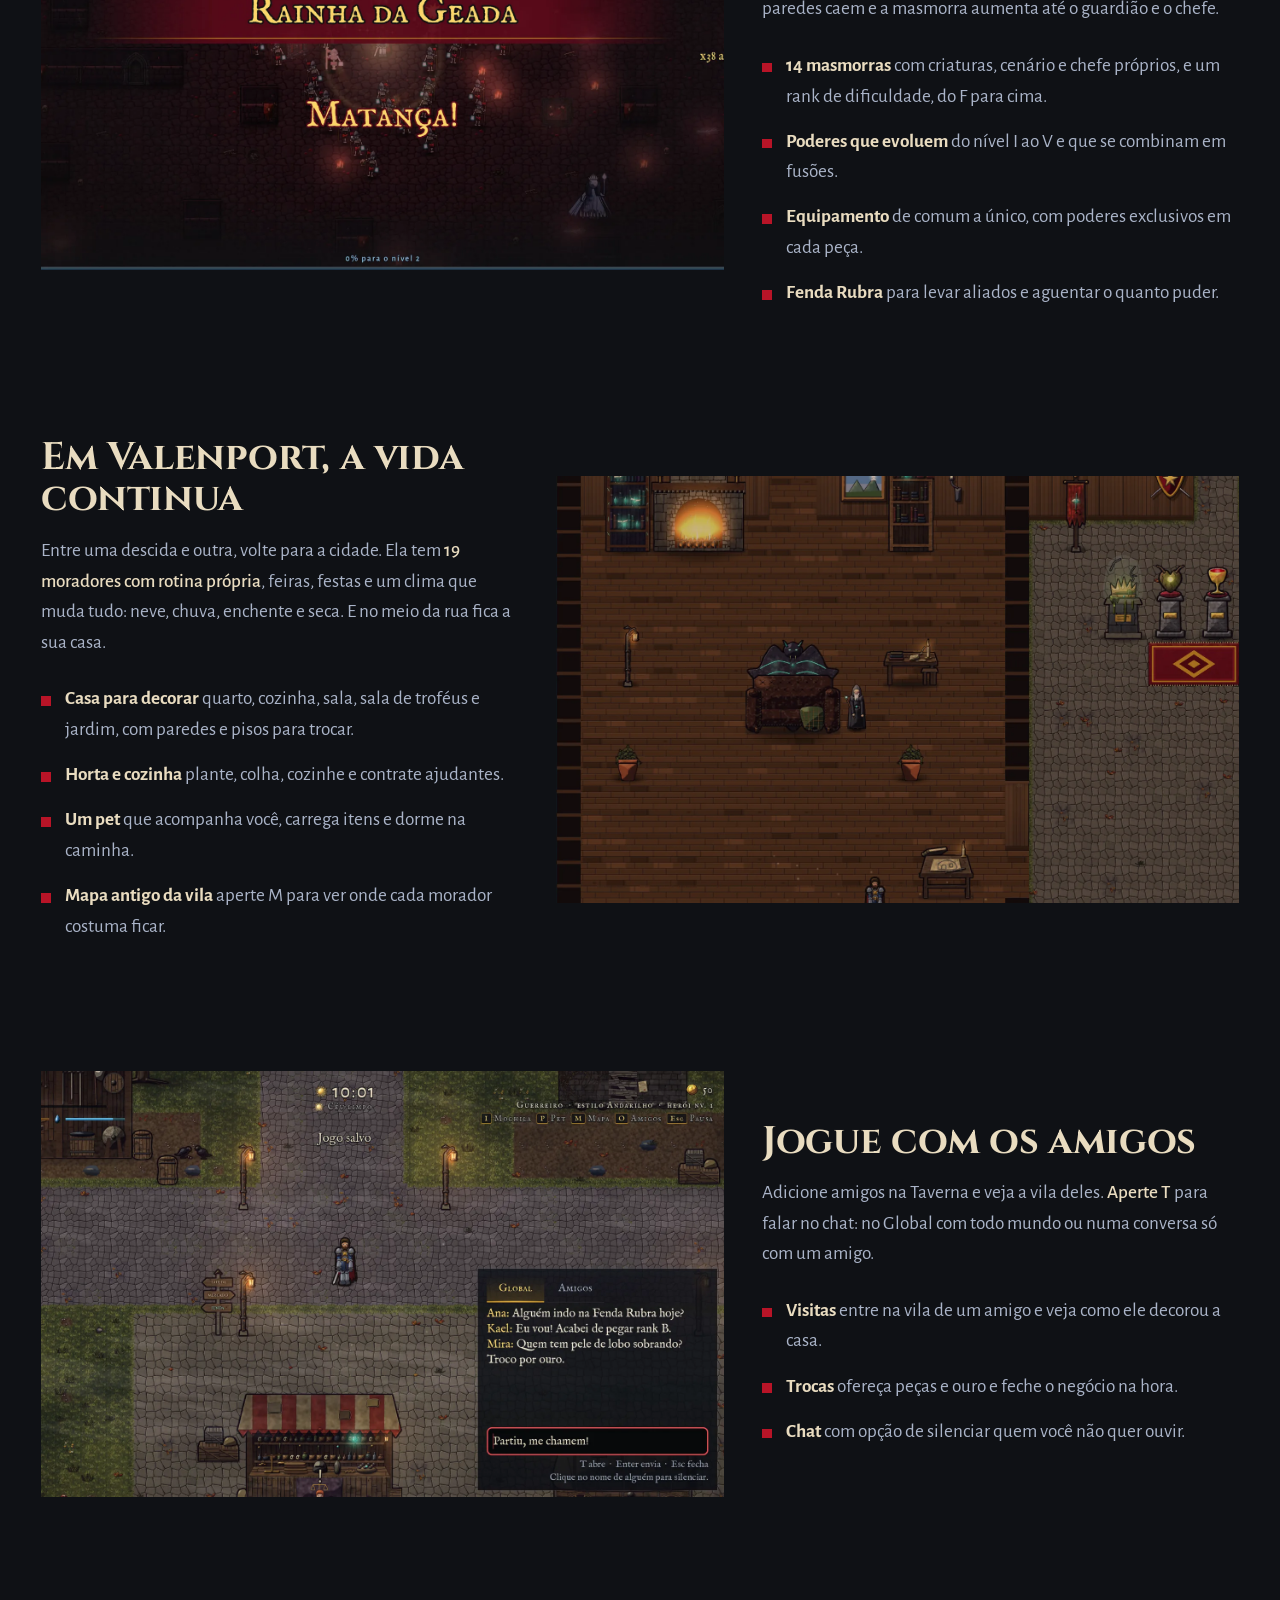
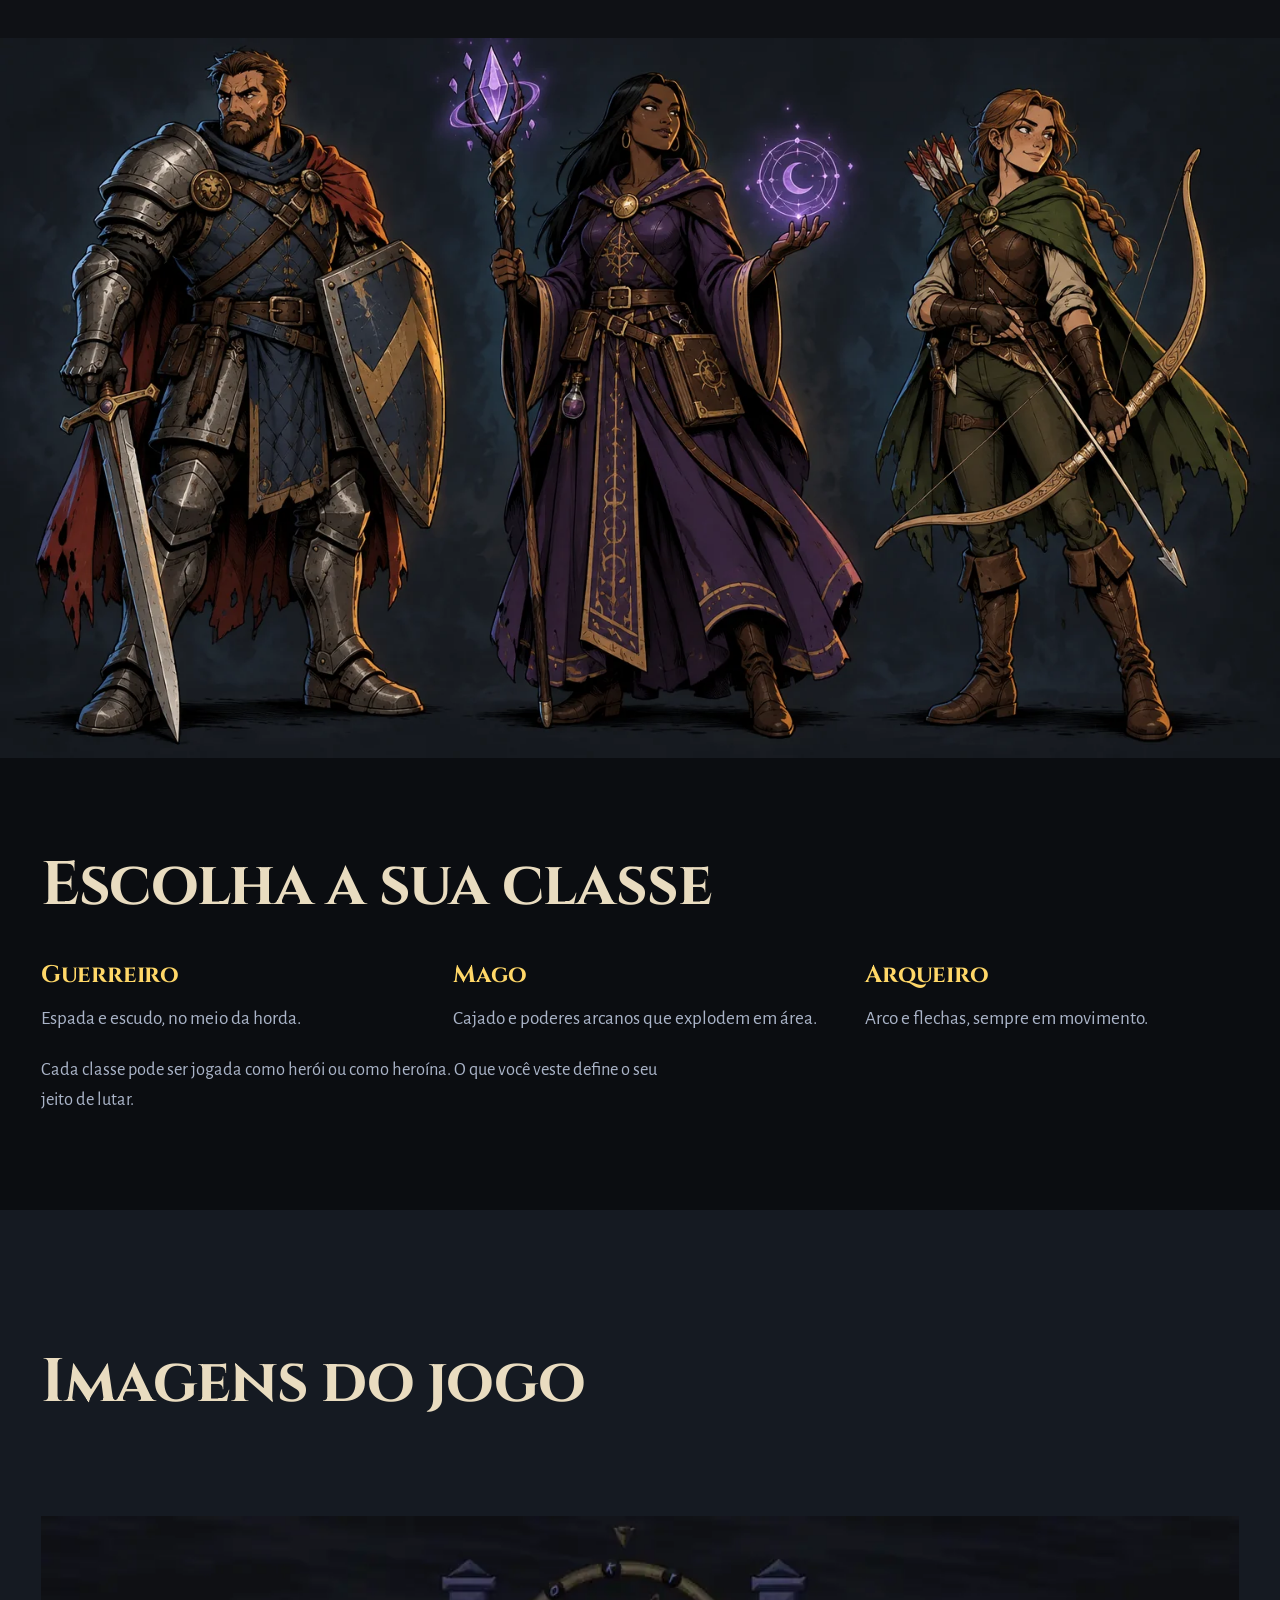
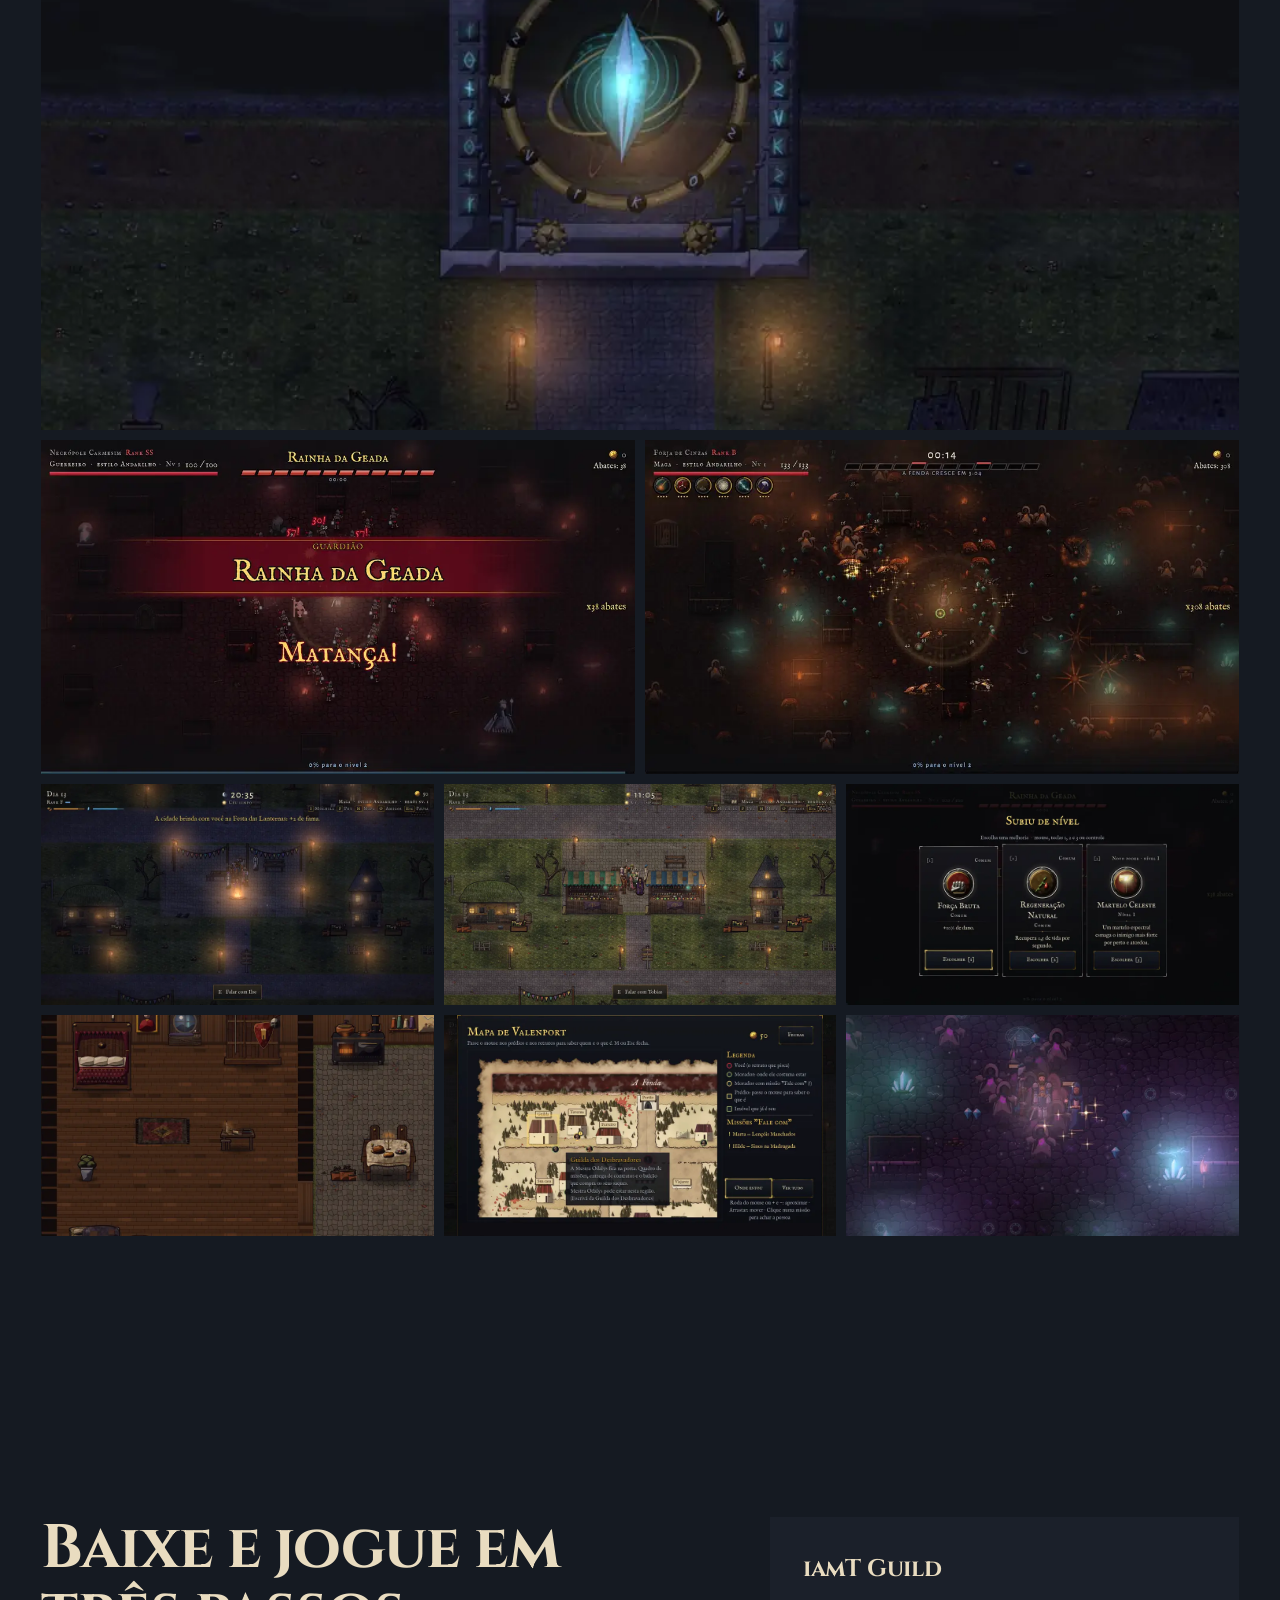
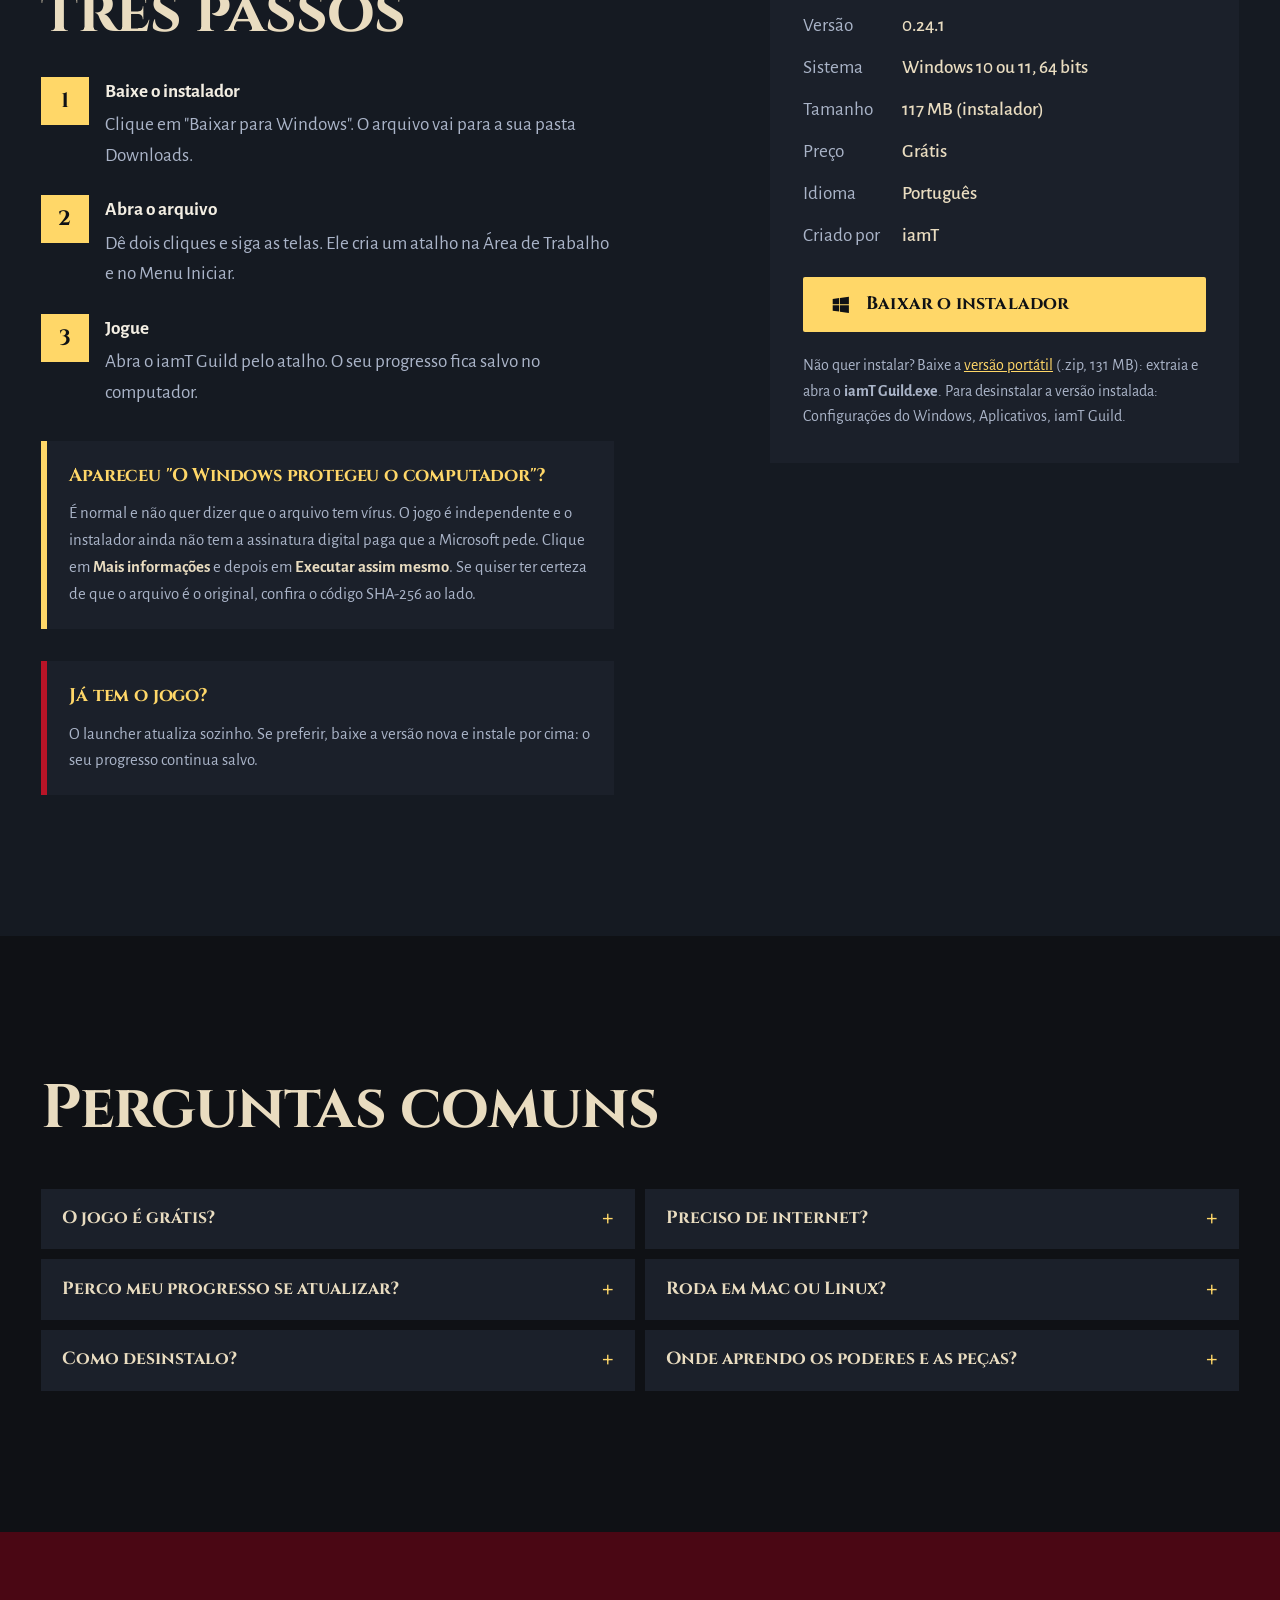
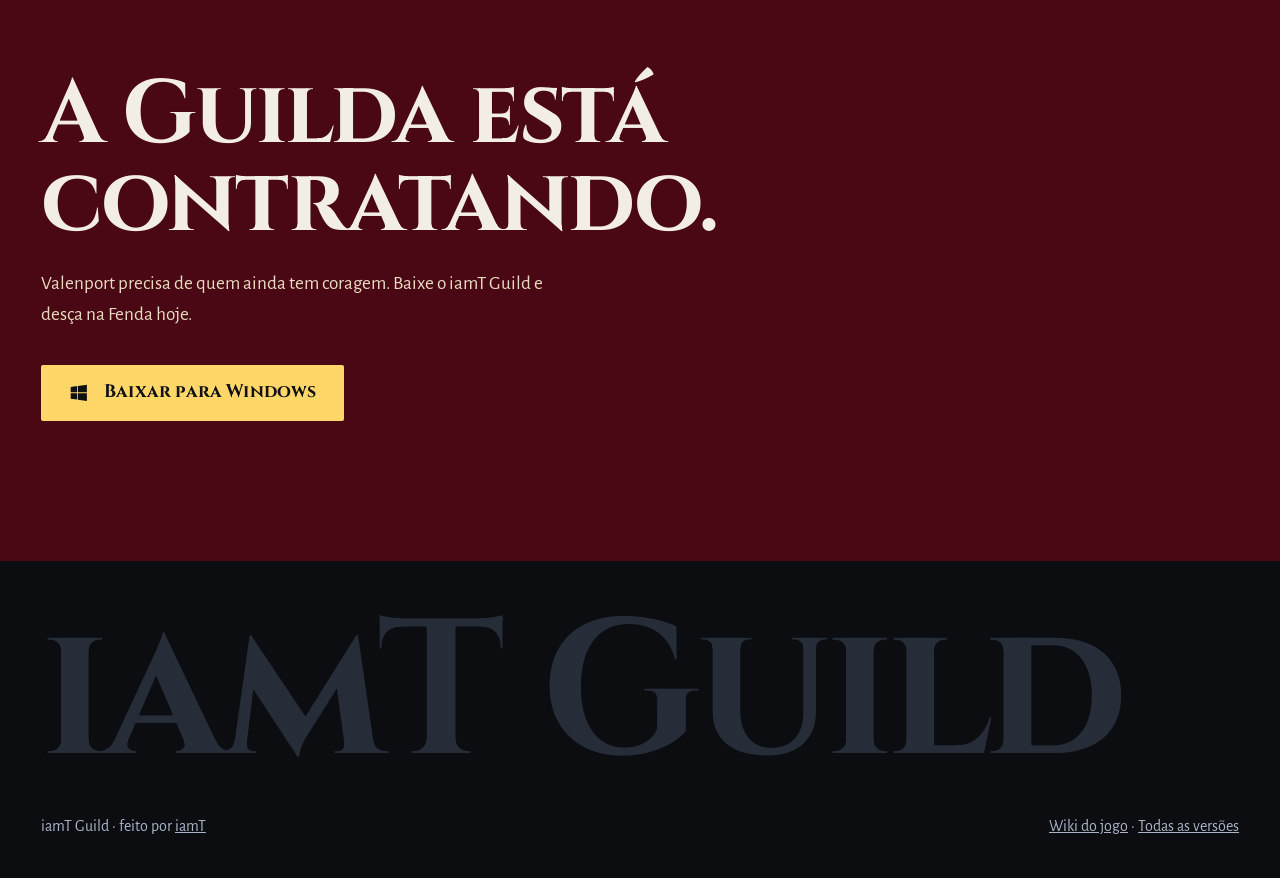
==== commit 0afe730e: "Site: versão 0.24.1" ====
--- a/iamtguild/index.html
+++ b/iamtguild/index.html
@@ -49,7 +49,7 @@
           <svg viewBox="0 0 24 24" fill="currentColor" aria-hidden="true"><path d="M3 5.5 10.2 4.5v7H3zm0 13 7.2 1v-6.9H3zm8.1 1.1L21 21v-8.4h-9.9zm0-15.2v7.1H21V3z"/></svg>
           Baixar para Windows
         </a>
-        <p><b>Versão <span data-versao>0.24.0</span></b> · <span data-tamanho="instalador">117 MB</span> · grátis · Windows 10 e 11</p>
+        <p><b>Versão <span data-versao>0.24.1</span></b> · <span data-tamanho="instalador">117 MB</span> · grátis · Windows 10 e 11</p>
         <a class="descer" href="#gameplay">Ver o jogo em ação</a>
       </div>
     </div>
@@ -195,7 +195,7 @@
       <aside class="ficha revela" aria-label="Ficha do jogo">
         <h3>iamT Guild</h3>
         <dl>
-          <dt>Versão</dt><dd data-versao>0.24.0</dd>
+          <dt>Versão</dt><dd data-versao>0.24.1</dd>
           <dt>Sistema</dt><dd>Windows 10 ou 11, 64 bits</dd>
           <dt>Tamanho</dt><dd data-tamanho="instalador">117 MB (instalador)</dd>
           <dt>Preço</dt><dd>Grátis</dd>
@@ -265,7 +265,7 @@
    Os arquivos ficam nos "Releases" do GitHub (aceita arquivos grandes).
    A cada versão nova, mude só VERSAO. O tamanho, o código SHA-256 e a lista
    de novidades abaixo são lidos sozinhos do GitHub (se falhar, valem os textos fixos da página). */
-var VERSAO = "0.24.0";
+var VERSAO = "0.24.1";
 var REPO = "iamtgames/iamtgames.github.io";
 var BASE = "https://github.com/" + REPO + "/releases/download/iamtguild-" + VERSAO + "/";
 var ARQUIVOS = {
